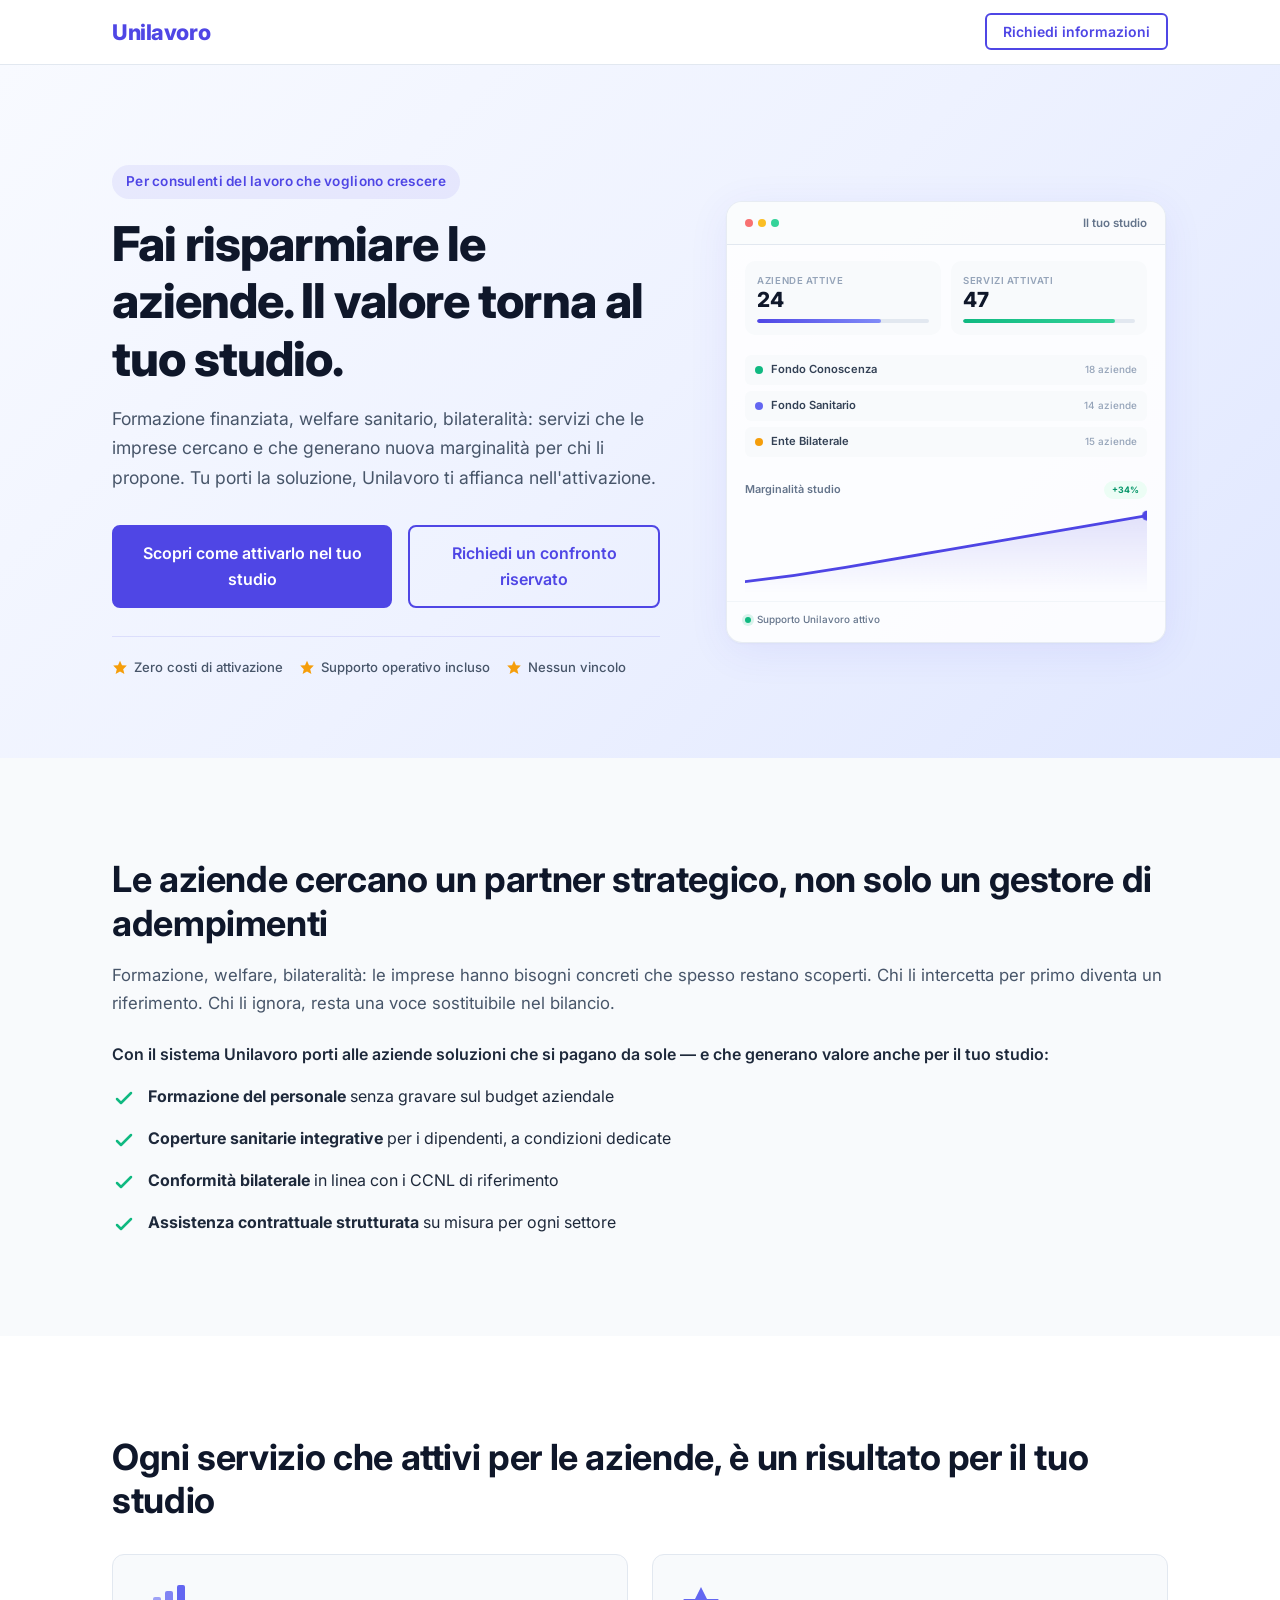
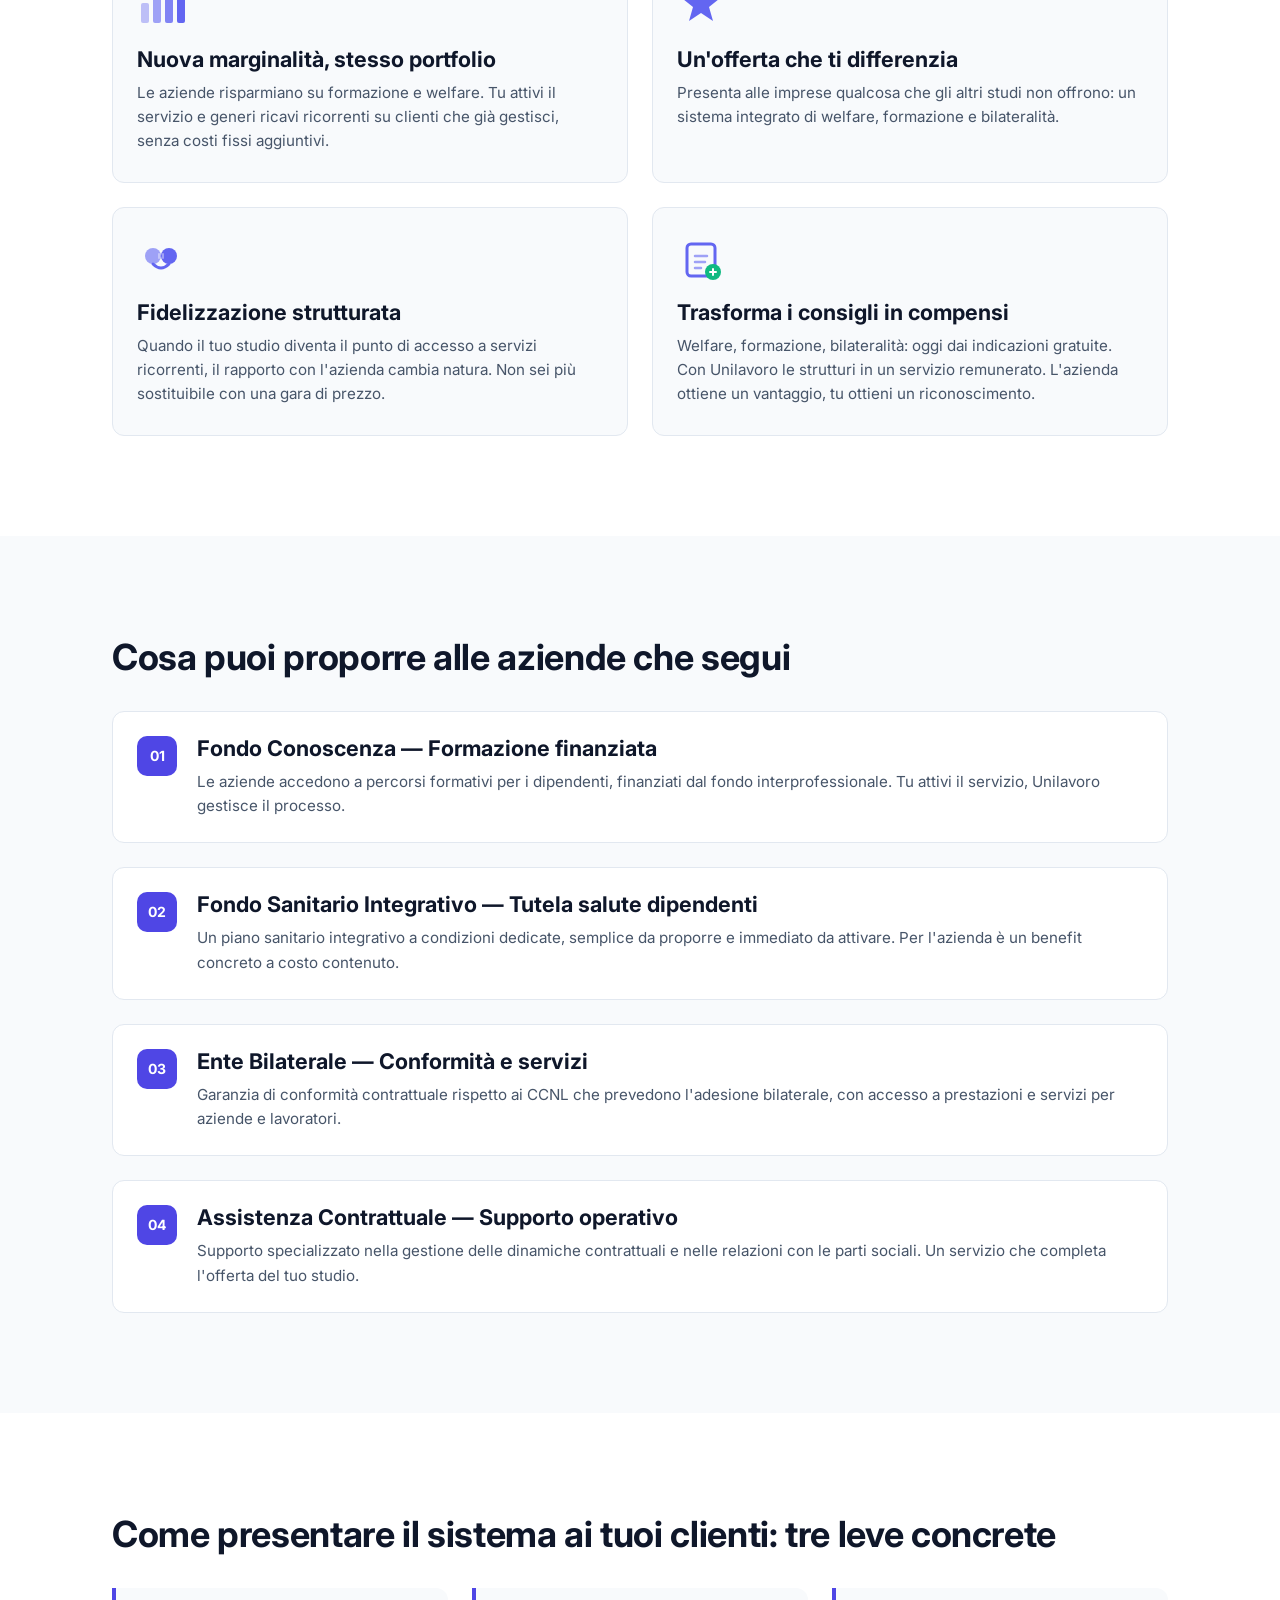
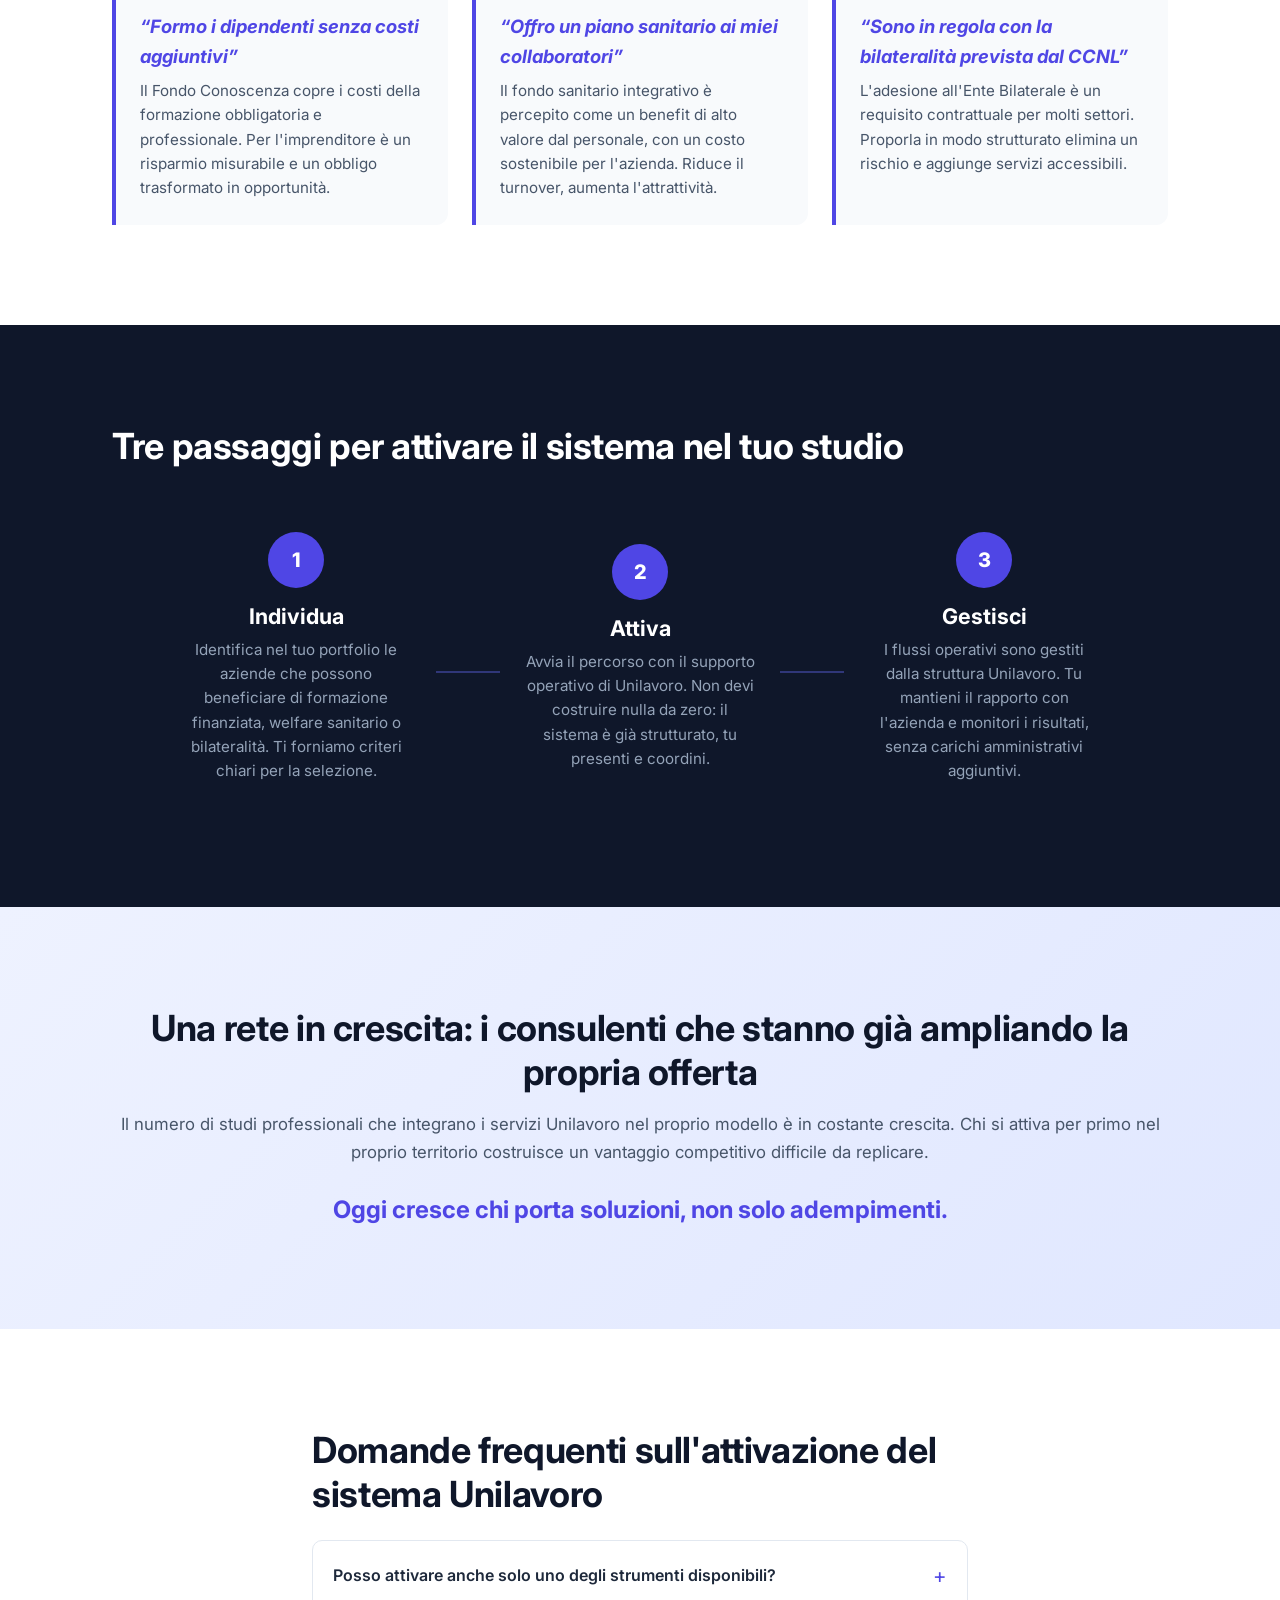
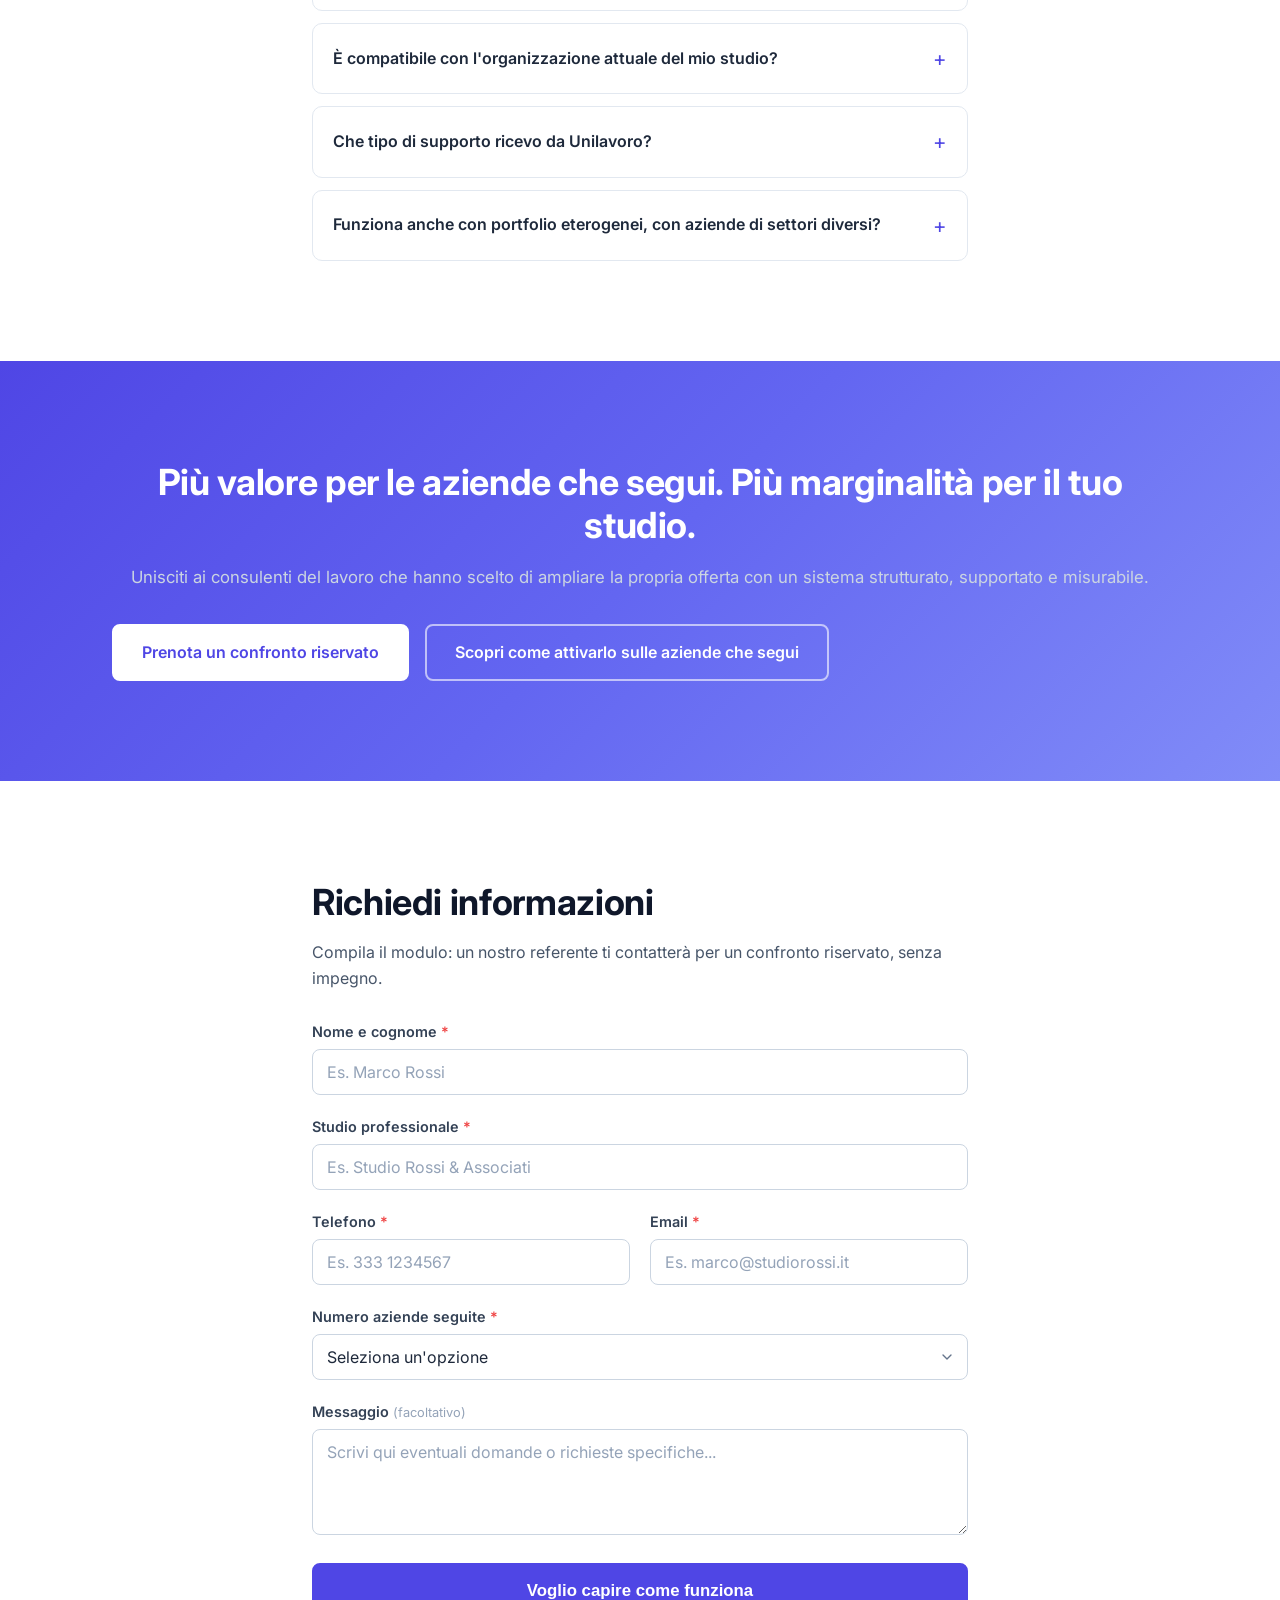
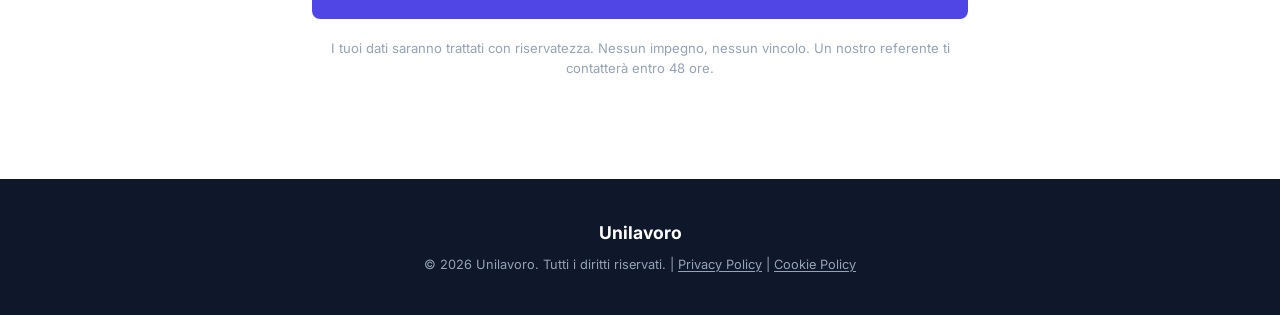
==== index.html @ 092a977a "Landing pages Unilavoro: consulenti e imprese Due landing page ad alta conversione per il brand Unil" ====
<!DOCTYPE html>
<html lang="it" dir="ltr">
<head>
  <meta charset="UTF-8">
  <meta name="viewport" content="width=device-width, initial-scale=1.0">
  <title>Unilavoro per Consulenti del Lavoro | Amplia i Servizi dello Studio</title>
  <meta name="description" content="Aumenta la marginalità del tuo studio e fidelizza le aziende clienti con Fondo Sanitario, Fondo Conoscenza ed Ente Bilaterale. Scopri il sistema Unilavoro.">
  <link rel="canonical" href="https://www.unilavoro.it/consulenti-del-lavoro">
  <link rel="alternate" hreflang="it-IT" href="https://www.unilavoro.it/consulenti-del-lavoro">

  <!-- Preload font -->
  <link rel="preconnect" href="https://fonts.googleapis.com">
  <link rel="preconnect" href="https://fonts.gstatic.com" crossorigin>
  <link href="https://fonts.googleapis.com/css2?family=Inter:wght@400;500;600;700;800&display=swap" rel="stylesheet">

  <link rel="stylesheet" href="style.css">

  <!-- Schema: ProfessionalService -->
  <script type="application/ld+json">
  {
    "@context": "https://schema.org",
    "@type": "ProfessionalService",
    "name": "Unilavoro",
    "description": "Sistema integrato di servizi per consulenti del lavoro: Fondo Conoscenza, Fondo Sanitario, Ente Bilaterale e Assistenza Contrattuale.",
    "url": "https://www.unilavoro.it",
    "areaServed": {
      "@type": "Country",
      "name": "IT"
    },
    "serviceType": "Servizi per consulenti del lavoro"
  }
  </script>

  <!-- Schema: FAQPage -->
  <script type="application/ld+json">
  {
    "@context": "https://schema.org",
    "@type": "FAQPage",
    "mainEntity": [
      {
        "@type": "Question",
        "name": "Posso attivare anche solo uno degli strumenti disponibili?",
        "acceptedAnswer": {
          "@type": "Answer",
          "text": "Sì. Il sistema è modulare: puoi iniziare con un singolo servizio — ad esempio il Fondo Sanitario — e integrarne altri nel tempo, in base alle esigenze delle aziende che segui."
        }
      },
      {
        "@type": "Question",
        "name": "È compatibile con l'organizzazione attuale del mio studio?",
        "acceptedAnswer": {
          "@type": "Answer",
          "text": "Il sistema si affianca alla tua operatività, senza modificarla. Non servono software aggiuntivi, nuove assunzioni o riorganizzazioni interne."
        }
      },
      {
        "@type": "Question",
        "name": "Che tipo di supporto ricevo da Unilavoro?",
        "acceptedAnswer": {
          "@type": "Answer",
          "text": "Un referente dedicato ti accompagna dalla fase iniziale di valutazione fino alla gestione operativa. Formazione, materiali e assistenza sono inclusi."
        }
      },
      {
        "@type": "Question",
        "name": "Funziona anche con portfolio eterogenei, con aziende di settori diversi?",
        "acceptedAnswer": {
          "@type": "Answer",
          "text": "Sì. Gli strumenti sono trasversali e adattabili a imprese di ogni dimensione e settore. La proposta viene personalizzata in base al CCNL applicato e alle esigenze specifiche."
        }
      }
    ]
  }
  </script>
</head>
<body>

  <!-- ========== HEADER / NAV ========== -->
  <header class="site-header">
    <div class="container header-inner">
      <a href="/" class="logo" aria-label="Unilavoro — Torna alla homepage">
        <span class="logo-text">Unilavoro</span>
      </a>
      <nav aria-label="Navigazione principale">
        <a href="#form" class="nav-cta">Richiedi informazioni</a>
      </nav>
    </div>
  </header>

  <!-- ========== 1. HERO ========== -->
  <section id="hero" class="hero" aria-labelledby="hero-heading">
    <div class="container hero-inner">
      <div class="hero-content fade-in">
        <p class="hero-eyebrow">Per consulenti del lavoro che vogliono crescere</p>
        <h1 id="hero-heading">Fai risparmiare le aziende. Il valore torna al tuo studio.</h1>
        <p class="hero-sub">Formazione finanziata, welfare sanitario, bilateralità: servizi che le imprese cercano e che generano nuova marginalità per chi li propone. Tu porti la soluzione, Unilavoro ti affianca nell'attivazione.</p>
        <div class="hero-ctas">
          <a href="#form" class="btn btn-primary" data-cta-id="hero-scopri">Scopri come attivarlo nel tuo studio</a>
          <a href="#form" class="btn btn-secondary" data-cta-id="hero-confronto">Richiedi un confronto riservato</a>
        </div>
        <div class="hero-trust">
          <span class="trust-item">
            <svg viewBox="0 0 20 20" fill="none" aria-hidden="true"><path d="M10 1L12.5 6.5L18.5 7L14 11.5L15.5 17.5L10 14.5L4.5 17.5L6 11.5L1.5 7L7.5 6.5L10 1Z" fill="#F59E0B"/></svg>
            Zero costi di attivazione
          </span>
          <span class="trust-item">
            <svg viewBox="0 0 20 20" fill="none" aria-hidden="true"><path d="M10 1L12.5 6.5L18.5 7L14 11.5L15.5 17.5L10 14.5L4.5 17.5L6 11.5L1.5 7L7.5 6.5L10 1Z" fill="#F59E0B"/></svg>
            Supporto operativo incluso
          </span>
          <span class="trust-item">
            <svg viewBox="0 0 20 20" fill="none" aria-hidden="true"><path d="M10 1L12.5 6.5L18.5 7L14 11.5L15.5 17.5L10 14.5L4.5 17.5L6 11.5L1.5 7L7.5 6.5L10 1Z" fill="#F59E0B"/></svg>
            Nessun vincolo
          </span>
        </div>
      </div>
      <div class="hero-visual fade-in fade-in--delay">
        <div class="hero-dashboard" role="img" aria-label="Dashboard studio: panoramica servizi attivati, aziende gestite e marginalità in crescita">
          <div class="dash-panel">
            <div class="dash-header">
              <div class="dash-dots"><span></span><span></span><span></span></div>
              <span class="dash-title">Il tuo studio</span>
            </div>
            <!-- KPI row -->
            <div class="dash-metrics">
              <div class="dash-metric">
                <span class="dash-metric-label">Aziende attive</span>
                <span class="dash-metric-value">24</span>
                <div class="dash-metric-bar"><div class="dash-metric-fill dash-metric-fill--indigo" style="width:72%"></div></div>
              </div>
              <div class="dash-metric">
                <span class="dash-metric-label">Servizi attivati</span>
                <span class="dash-metric-value">47</span>
                <div class="dash-metric-bar"><div class="dash-metric-fill dash-metric-fill--green" style="width:88%"></div></div>
              </div>
            </div>
            <!-- Services active -->
            <div class="dash-services">
              <div class="dash-service-row">
                <span class="dash-service-dot" style="background:#10b981"></span>
                <span class="dash-service-name">Fondo Conoscenza</span>
                <span class="dash-service-count">18 aziende</span>
              </div>
              <div class="dash-service-row">
                <span class="dash-service-dot" style="background:#6366f1"></span>
                <span class="dash-service-name">Fondo Sanitario</span>
                <span class="dash-service-count">14 aziende</span>
              </div>
              <div class="dash-service-row">
                <span class="dash-service-dot" style="background:#f59e0b"></span>
                <span class="dash-service-name">Ente Bilaterale</span>
                <span class="dash-service-count">15 aziende</span>
              </div>
            </div>
            <!-- Marginalità chart -->
            <div class="dash-chart">
              <div class="dash-chart-header">
                <span class="dash-chart-title">Marginalità studio</span>
                <span class="dash-chart-badge">+34%</span>
              </div>
              <svg class="dash-chart-svg" viewBox="0 0 280 60" fill="none" aria-hidden="true">
                <defs>
                  <linearGradient id="chartGradC" x1="0" y1="0" x2="0" y2="1">
                    <stop offset="0%" stop-color="#4f46e5" stop-opacity="0.15"/>
                    <stop offset="100%" stop-color="#4f46e5" stop-opacity="0"/>
                  </linearGradient>
                </defs>
                <path d="M0 52 Q35 48 70 42 T140 30 T210 18 T280 6" stroke="#4f46e5" stroke-width="2" fill="none" stroke-linecap="round" class="dash-chart-line"/>
                <path d="M0 52 Q35 48 70 42 T140 30 T210 18 T280 6 V60 H0 Z" fill="url(#chartGradC)" class="dash-chart-area"/>
                <circle cx="280" cy="6" r="3.5" fill="#4f46e5" class="dash-chart-dot"/>
              </svg>
            </div>
            <!-- Bottom status -->
            <div class="dash-bottom">
              <div class="dash-status">
                <span class="dash-status-dot dash-status-dot--active"></span>
                <span>Supporto Unilavoro attivo</span>
              </div>
            </div>
          </div>
        </div>
      </div>
    </div>
  </section>

  <!-- ========== 2. PROBLEMA / OPPORTUNITÀ ========== -->
  <section id="problema" class="section section--light reveal" aria-labelledby="problema-heading">
    <div class="container">
      <h2 id="problema-heading">Le aziende cercano un partner strategico, non solo un gestore di adempimenti</h2>
      <p class="section-intro">Formazione, welfare, bilateralità: le imprese hanno bisogni concreti che spesso restano scoperti. Chi li intercetta per primo diventa un riferimento. Chi li ignora, resta una voce sostituibile nel bilancio.</p>
      <p class="section-lead">Con il sistema Unilavoro porti alle aziende soluzioni che si pagano da sole &mdash; e che generano valore anche per il tuo studio:</p>
      <ul class="check-list">
        <li>
          <svg class="check-icon" viewBox="0 0 24 24" fill="none" aria-hidden="true"><path d="M5 13l4 4L19 7" stroke="#10B981" stroke-width="2.5" stroke-linecap="round" stroke-linejoin="round"/></svg>
          <span><strong>Formazione del personale</strong> senza gravare sul budget aziendale</span>
        </li>
        <li>
          <svg class="check-icon" viewBox="0 0 24 24" fill="none" aria-hidden="true"><path d="M5 13l4 4L19 7" stroke="#10B981" stroke-width="2.5" stroke-linecap="round" stroke-linejoin="round"/></svg>
          <span><strong>Coperture sanitarie integrative</strong> per i dipendenti, a condizioni dedicate</span>
        </li>
        <li>
          <svg class="check-icon" viewBox="0 0 24 24" fill="none" aria-hidden="true"><path d="M5 13l4 4L19 7" stroke="#10B981" stroke-width="2.5" stroke-linecap="round" stroke-linejoin="round"/></svg>
          <span><strong>Conformità bilaterale</strong> in linea con i CCNL di riferimento</span>
        </li>
        <li>
          <svg class="check-icon" viewBox="0 0 24 24" fill="none" aria-hidden="true"><path d="M5 13l4 4L19 7" stroke="#10B981" stroke-width="2.5" stroke-linecap="round" stroke-linejoin="round"/></svg>
          <span><strong>Assistenza contrattuale strutturata</strong> su misura per ogni settore</span>
        </li>
      </ul>
    </div>
  </section>

  <!-- ========== 3. VANTAGGI PER IL CONSULENTE ========== -->
  <section id="vantaggi" class="section section--white reveal" aria-labelledby="vantaggi-heading">
    <div class="container">
      <h2 id="vantaggi-heading">Ogni servizio che attivi per le aziende, è un risultato per il tuo studio</h2>
      <div class="card-grid">

        <!-- Box 1 -->
        <div class="card">
          <div class="card-icon" aria-hidden="true">
            <svg viewBox="0 0 48 48" fill="none"><rect x="4" y="20" width="8" height="20" rx="2" fill="#6366F1" opacity="0.4"/><rect x="16" y="14" width="8" height="26" rx="2" fill="#6366F1" opacity="0.6"/><rect x="28" y="8" width="8" height="32" rx="2" fill="#6366F1" opacity="0.8"/><rect x="40" y="2" width="8" height="38" rx="2" fill="#6366F1"/></svg>
          </div>
          <h3>Nuova marginalità, stesso portfolio</h3>
          <p>Le aziende risparmiano su formazione e welfare. Tu attivi il servizio e generi ricavi ricorrenti su clienti che già gestisci, senza costi fissi aggiuntivi.</p>
        </div>

        <!-- Box 2 -->
        <div class="card">
          <div class="card-icon" aria-hidden="true">
            <svg viewBox="0 0 48 48" fill="none"><path d="M24 4L30 16H42L32 24L36 38L24 30L12 38L16 24L6 16H18L24 4Z" fill="#6366F1"/></svg>
          </div>
          <h3>Un'offerta che ti differenzia</h3>
          <p>Presenta alle imprese qualcosa che gli altri studi non offrono: un sistema integrato di welfare, formazione e bilateralità.</p>
        </div>

        <!-- Box 3 -->
        <div class="card">
          <div class="card-icon" aria-hidden="true">
            <svg viewBox="0 0 48 48" fill="none"><path d="M16 28C16 28 20 32 24 32C28 32 32 28 32 28" stroke="#6366F1" stroke-width="3" stroke-linecap="round"/><circle cx="16" cy="20" r="8" fill="#6366F1" opacity="0.6"/><circle cx="32" cy="20" r="8" fill="#6366F1"/><path d="M22 18V22M26 18V22" stroke="white" stroke-width="2" stroke-linecap="round" opacity="0.4"/></svg>
          </div>
          <h3>Fidelizzazione strutturata</h3>
          <p>Quando il tuo studio diventa il punto di accesso a servizi ricorrenti, il rapporto con l'azienda cambia natura. Non sei più sostituibile con una gara di prezzo.</p>
        </div>

        <!-- Box 4 -->
        <div class="card">
          <div class="card-icon" aria-hidden="true">
            <svg viewBox="0 0 48 48" fill="none"><rect x="10" y="8" width="28" height="32" rx="4" stroke="#6366F1" stroke-width="3" fill="none"/><path d="M18 20H30M18 26H28M18 32H24" stroke="#6366F1" stroke-width="2.5" stroke-linecap="round" opacity="0.6"/><circle cx="36" cy="36" r="8" fill="#10B981"/><path d="M33 36H39M36 33V39" stroke="white" stroke-width="2" stroke-linecap="round"/></svg>
          </div>
          <h3>Trasforma i consigli in compensi</h3>
          <p>Welfare, formazione, bilateralità: oggi dai indicazioni gratuite. Con Unilavoro le strutturi in un servizio remunerato. L'azienda ottiene un vantaggio, tu ottieni un riconoscimento.</p>
        </div>

      </div>
    </div>
  </section>

  <!-- ========== 4. STRUMENTI ATTIVABILI ========== -->
  <section id="strumenti" class="section section--light reveal" aria-labelledby="strumenti-heading">
    <div class="container">
      <h2 id="strumenti-heading">Cosa puoi proporre alle aziende che segui</h2>
      <div class="features-list">

        <div class="feature">
          <div class="feature-badge">01</div>
          <div class="feature-body">
            <h3>Fondo Conoscenza &mdash; Formazione finanziata</h3>
            <p>Le aziende accedono a percorsi formativi per i dipendenti, finanziati dal fondo interprofessionale. Tu attivi il servizio, Unilavoro gestisce il processo.</p>
          </div>
        </div>

        <div class="feature">
          <div class="feature-badge">02</div>
          <div class="feature-body">
            <h3>Fondo Sanitario Integrativo &mdash; Tutela salute dipendenti</h3>
            <p>Un piano sanitario integrativo a condizioni dedicate, semplice da proporre e immediato da attivare. Per l'azienda è un benefit concreto a costo contenuto.</p>
          </div>
        </div>

        <div class="feature">
          <div class="feature-badge">03</div>
          <div class="feature-body">
            <h3>Ente Bilaterale &mdash; Conformità e servizi</h3>
            <p>Garanzia di conformità contrattuale rispetto ai CCNL che prevedono l'adesione bilaterale, con accesso a prestazioni e servizi per aziende e lavoratori.</p>
          </div>
        </div>

        <div class="feature">
          <div class="feature-badge">04</div>
          <div class="feature-body">
            <h3>Assistenza Contrattuale &mdash; Supporto operativo</h3>
            <p>Supporto specializzato nella gestione delle dinamiche contrattuali e nelle relazioni con le parti sociali. Un servizio che completa l'offerta del tuo studio.</p>
          </div>
        </div>

      </div>
    </div>
  </section>

  <!-- ========== 5. PERCHÉ LE AZIENDE DICONO SÌ ========== -->
  <section id="aziende" class="section section--white reveal" aria-labelledby="aziende-heading">
    <div class="container">
      <h2 id="aziende-heading">Come presentare il sistema ai tuoi clienti: tre leve concrete</h2>
      <div class="leve-grid">

        <div class="leva">
          <div class="leva-quote">&ldquo;Formo i dipendenti senza costi aggiuntivi&rdquo;</div>
          <p>Il Fondo Conoscenza copre i costi della formazione obbligatoria e professionale. Per l'imprenditore è un risparmio misurabile e un obbligo trasformato in opportunità.</p>
        </div>

        <div class="leva">
          <div class="leva-quote">&ldquo;Offro un piano sanitario ai miei collaboratori&rdquo;</div>
          <p>Il fondo sanitario integrativo è percepito come un benefit di alto valore dal personale, con un costo sostenibile per l'azienda. Riduce il turnover, aumenta l'attrattività.</p>
        </div>

        <div class="leva">
          <div class="leva-quote">&ldquo;Sono in regola con la bilateralità prevista dal CCNL&rdquo;</div>
          <p>L'adesione all'Ente Bilaterale è un requisito contrattuale per molti settori. Proporla in modo strutturato elimina un rischio e aggiunge servizi accessibili.</p>
        </div>

      </div>
    </div>
  </section>

  <!-- ========== 6. COME FUNZIONA ========== -->
  <section id="come-funziona" class="section section--dark reveal" aria-labelledby="steps-heading">
    <div class="container">
      <h2 id="steps-heading">Tre passaggi per attivare il sistema nel tuo studio</h2>
      <div class="steps" role="list" aria-label="Processo di attivazione sistema Unilavoro in tre fasi">

        <div class="step" role="listitem">
          <div class="step-number">1</div>
          <h3>Individua</h3>
          <p>Identifica nel tuo portfolio le aziende che possono beneficiare di formazione finanziata, welfare sanitario o bilateralità. Ti forniamo criteri chiari per la selezione.</p>
        </div>

        <div class="step-connector" aria-hidden="true"></div>

        <div class="step" role="listitem">
          <div class="step-number">2</div>
          <h3>Attiva</h3>
          <p>Avvia il percorso con il supporto operativo di Unilavoro. Non devi costruire nulla da zero: il sistema è già strutturato, tu presenti e coordini.</p>
        </div>

        <div class="step-connector" aria-hidden="true"></div>

        <div class="step" role="listitem">
          <div class="step-number">3</div>
          <h3>Gestisci</h3>
          <p>I flussi operativi sono gestiti dalla struttura Unilavoro. Tu mantieni il rapporto con l'azienda e monitori i risultati, senza carichi amministrativi aggiuntivi.</p>
        </div>

      </div>
    </div>
  </section>

  <!-- ========== 7. SOCIAL PROOF / URGENCY ========== -->
  <section id="social-proof" class="section section--accent reveal" aria-labelledby="proof-heading">
    <div class="container text-center">
      <h2 id="proof-heading">Una rete in crescita: i consulenti che stanno già ampliando la propria offerta</h2>
      <p class="section-intro">Il numero di studi professionali che integrano i servizi Unilavoro nel proprio modello è in costante crescita. Chi si attiva per primo nel proprio territorio costruisce un vantaggio competitivo difficile da replicare.</p>
      <p class="highlight-quote"><strong>Oggi cresce chi porta soluzioni, non solo adempimenti.</strong></p>
    </div>
  </section>

  <!-- ========== 8. FAQ ========== -->
  <section id="faq" class="section section--white reveal" aria-labelledby="faq-heading">
    <div class="container container--narrow">
      <h2 id="faq-heading">Domande frequenti sull'attivazione del sistema Unilavoro</h2>

      <div class="faq-list">
        <details class="faq-item">
          <summary class="faq-question">Posso attivare anche solo uno degli strumenti disponibili?</summary>
          <div class="faq-answer">
            <p>Sì. Il sistema è modulare: puoi iniziare con un singolo servizio — ad esempio il Fondo Sanitario — e integrarne altri nel tempo, in base alle esigenze delle aziende che segui.</p>
          </div>
        </details>

        <details class="faq-item">
          <summary class="faq-question">È compatibile con l'organizzazione attuale del mio studio?</summary>
          <div class="faq-answer">
            <p>Il sistema si affianca alla tua operatività, senza modificarla. Non servono software aggiuntivi, nuove assunzioni o riorganizzazioni interne.</p>
          </div>
        </details>

        <details class="faq-item">
          <summary class="faq-question">Che tipo di supporto ricevo da Unilavoro?</summary>
          <div class="faq-answer">
            <p>Un referente dedicato ti accompagna dalla fase iniziale di valutazione fino alla gestione operativa. Formazione, materiali e assistenza sono inclusi.</p>
          </div>
        </details>

        <details class="faq-item">
          <summary class="faq-question">Funziona anche con portfolio eterogenei, con aziende di settori diversi?</summary>
          <div class="faq-answer">
            <p>Sì. Gli strumenti sono trasversali e adattabili a imprese di ogni dimensione e settore. La proposta viene personalizzata in base al CCNL applicato e alle esigenze specifiche.</p>
          </div>
        </details>
      </div>

    </div>
  </section>

  <!-- ========== 9. CHIUSURA ========== -->
  <section id="chiusura" class="section section--gradient reveal" aria-labelledby="chiusura-heading">
    <div class="container text-center">
      <h2 id="chiusura-heading">Più valore per le aziende che segui. Più marginalità per il tuo studio.</h2>
      <p class="section-intro">Unisciti ai consulenti del lavoro che hanno scelto di ampliare la propria offerta con un sistema strutturato, supportato e misurabile.</p>
      <div class="hero-ctas">
        <a href="#form" class="btn btn-primary btn-primary--white" data-cta-id="chiusura-confronto">Prenota un confronto riservato</a>
        <a href="#form" class="btn btn-secondary btn-secondary--white" data-cta-id="chiusura-scopri">Scopri come attivarlo sulle aziende che segui</a>
      </div>
    </div>
  </section>

  <!-- ========== 10. FORM DI CONTATTO ========== -->
  <section id="form" class="section section--white reveal" aria-labelledby="form-heading">
    <div class="container container--narrow">
      <h2 id="form-heading">Richiedi informazioni</h2>
      <p class="form-intro">Compila il modulo: un nostro referente ti contatterà per un confronto riservato, senza impegno.</p>

      <form class="lead-form" action="#" method="POST" novalidate>
        <!-- Honeypot antispam -->
        <div class="hp-field" aria-hidden="true">
          <label for="website">Website</label>
          <input type="text" id="website" name="website" tabindex="-1" autocomplete="off">
        </div>

        <div class="form-group">
          <label for="nome">Nome e cognome <span class="required">*</span></label>
          <input type="text" id="nome" name="nome" required autocomplete="name" placeholder="Es. Marco Rossi">
        </div>

        <div class="form-group">
          <label for="studio">Studio professionale <span class="required">*</span></label>
          <input type="text" id="studio" name="studio" required placeholder="Es. Studio Rossi & Associati">
        </div>

        <div class="form-row">
          <div class="form-group">
            <label for="telefono">Telefono <span class="required">*</span></label>
            <input type="tel" id="telefono" name="telefono" required autocomplete="tel" placeholder="Es. 333 1234567">
          </div>
          <div class="form-group">
            <label for="email">Email <span class="required">*</span></label>
            <input type="email" id="email" name="email" required autocomplete="email" placeholder="Es. marco@studiorossi.it">
          </div>
        </div>

        <div class="form-group">
          <label for="aziende">Numero aziende seguite <span class="required">*</span></label>
          <select id="aziende" name="aziende" required>
            <option value="" disabled selected>Seleziona un'opzione</option>
            <option value="1-10">1 – 10 aziende</option>
            <option value="11-30">11 – 30 aziende</option>
            <option value="31-60">31 – 60 aziende</option>
            <option value="oltre-60">Oltre 60 aziende</option>
          </select>
        </div>

        <div class="form-group">
          <label for="messaggio">Messaggio <span class="optional">(facoltativo)</span></label>
          <textarea id="messaggio" name="messaggio" rows="4" placeholder="Scrivi qui eventuali domande o richieste specifiche..."></textarea>
        </div>

        <button type="submit" class="btn btn-primary btn-submit" data-cta-id="form-submit">Voglio capire come funziona</button>

        <p class="form-disclaimer">I tuoi dati saranno trattati con riservatezza. Nessun impegno, nessun vincolo. Un nostro referente ti contatterà entro 48 ore.</p>
      </form>
    </div>
  </section>

  <!-- ========== FOOTER ========== -->
  <footer class="site-footer">
    <div class="container text-center">
      <p class="footer-brand">Unilavoro</p>
      <p class="footer-legal">&copy; 2026 Unilavoro. Tutti i diritti riservati. | <a href="/privacy">Privacy Policy</a> | <a href="/cookie">Cookie Policy</a></p>
    </div>
  </footer>

  <script defer>
    // Smooth scroll
    document.querySelectorAll('a[href^="#"]').forEach(function(anchor) {
      anchor.addEventListener('click', function(e) {
        var target = document.querySelector(this.getAttribute('href'));
        if (target) {
          e.preventDefault();
          target.scrollIntoView({ behavior: 'smooth', block: 'start' });
        }
      });
    });

    // Scroll-reveal animations
    var revealObserver = new IntersectionObserver(function(entries) {
      entries.forEach(function(entry) {
        if (entry.isIntersecting) {
          entry.target.classList.add('revealed');
          revealObserver.unobserve(entry.target);
        }
      });
    }, { threshold: 0.12, rootMargin: '0px 0px -40px 0px' });

    document.querySelectorAll('.reveal').forEach(function(el) {
      revealObserver.observe(el);
    });

    // Staggered card animation
    var cardObserver = new IntersectionObserver(function(entries) {
      entries.forEach(function(entry) {
        if (entry.isIntersecting) {
          var cards = entry.target.querySelectorAll('.card, .feature, .leva, .step, .faq-item');
          cards.forEach(function(card, i) {
            card.style.transitionDelay = (i * 0.1) + 's';
            card.classList.add('card-visible');
          });
          cardObserver.unobserve(entry.target);
        }
      });
    }, { threshold: 0.1 });

    document.querySelectorAll('.card-grid, .features-list, .leve-grid, .steps, .faq-list').forEach(function(el) {
      cardObserver.observe(el);
    });

    // Form
    document.querySelector('.lead-form').addEventListener('submit', function(e) {
      e.preventDefault();
      if (document.getElementById('website').value) return;
      var btn = this.querySelector('.btn-submit');
      btn.textContent = 'Richiesta inviata!';
      btn.disabled = true;
      btn.classList.add('btn-success');
    });
  </script>

</body>
</html>
---- style.css ----
/* =============================================
   UNILAVORO — Landing Page Consulenti del Lavoro
   Mobile-first responsive CSS
   ============================================= */

/* ---------- Reset & Base ---------- */
*,
*::before,
*::after {
  margin: 0;
  padding: 0;
  box-sizing: border-box;
}

html {
  scroll-behavior: smooth;
  -webkit-text-size-adjust: 100%;
}

body {
  font-family: 'Inter', system-ui, -apple-system, sans-serif;
  font-size: 16px;
  line-height: 1.6;
  color: #1e293b;
  background: #fff;
  -webkit-font-smoothing: antialiased;
  -moz-osx-font-smoothing: grayscale;
}

img {
  max-width: 100%;
  height: auto;
  display: block;
}

a {
  color: inherit;
  text-decoration: none;
}

ul, ol {
  list-style: none;
}

/* ---------- Layout ---------- */
.container {
  width: 100%;
  max-width: 1120px;
  margin: 0 auto;
  padding: 0 20px;
}

.container--narrow {
  max-width: 720px;
}

.text-center {
  text-align: center;
}

/* ---------- Typography ---------- */
h1, h2, h3 {
  line-height: 1.2;
  font-weight: 700;
  color: #0f172a;
}

h1 {
  font-size: clamp(1.75rem, 5vw, 3rem);
  font-weight: 800;
  letter-spacing: -0.02em;
}

h2 {
  font-size: clamp(1.5rem, 4vw, 2.25rem);
  letter-spacing: -0.01em;
  margin-bottom: 1rem;
}

h3 {
  font-size: clamp(1.1rem, 2.5vw, 1.35rem);
  margin-bottom: 0.5rem;
}

/* ---------- Buttons ---------- */
.btn {
  display: inline-block;
  padding: 14px 28px;
  border-radius: 8px;
  font-size: 1rem;
  font-weight: 600;
  text-align: center;
  cursor: pointer;
  transition: all 0.2s ease;
  border: 2px solid transparent;
}

.btn-primary {
  background: #4f46e5;
  color: #fff;
  border-color: #4f46e5;
}

.btn-primary:hover {
  background: #4338ca;
  border-color: #4338ca;
  transform: translateY(-1px);
  box-shadow: 0 4px 12px rgba(79, 70, 229, 0.3);
}

.btn-secondary {
  background: transparent;
  color: #4f46e5;
  border-color: #4f46e5;
}

.btn-secondary:hover {
  background: #4f46e5;
  color: #fff;
  transform: translateY(-1px);
}

.btn-primary--white {
  background: #fff;
  color: #4f46e5;
  border-color: #fff;
}

.btn-primary--white:hover {
  background: #eef2ff;
  border-color: #eef2ff;
  transform: translateY(-1px);
  box-shadow: 0 4px 12px rgba(255, 255, 255, 0.3);
}

.btn-secondary--white {
  background: transparent;
  color: #fff;
  border-color: rgba(255, 255, 255, 0.6);
}

.btn-secondary--white:hover {
  background: rgba(255, 255, 255, 0.15);
  border-color: #fff;
  color: #fff;
  transform: translateY(-1px);
}

.btn-success {
  background: #10b981 !important;
  border-color: #10b981 !important;
  color: #fff !important;
  cursor: default;
}

/* ---------- Header ---------- */
.site-header {
  position: sticky;
  top: 0;
  z-index: 100;
  background: rgba(255, 255, 255, 0.95);
  backdrop-filter: blur(10px);
  -webkit-backdrop-filter: blur(10px);
  border-bottom: 1px solid #e2e8f0;
}

.header-inner {
  display: flex;
  align-items: center;
  justify-content: space-between;
  height: 64px;
}

.logo-text {
  font-size: 1.35rem;
  font-weight: 800;
  color: #4f46e5;
  letter-spacing: -0.02em;
}

.nav-cta {
  font-size: 0.875rem;
  font-weight: 600;
  color: #4f46e5;
  padding: 8px 16px;
  border: 2px solid #4f46e5;
  border-radius: 6px;
  transition: all 0.2s ease;
}

.nav-cta:hover {
  background: #4f46e5;
  color: #fff;
}

/* ---------- HERO ---------- */
.hero {
  padding: 60px 0 40px;
  background: linear-gradient(135deg, #f8faff 0%, #eef2ff 50%, #e0e7ff 100%);
  overflow: hidden;
}

.hero-inner {
  display: flex;
  flex-direction: column;
  gap: 40px;
}

.hero-content {
  max-width: 620px;
}

.hero-eyebrow {
  display: inline-block;
  font-size: 0.85rem;
  font-weight: 600;
  color: #4f46e5;
  background: rgba(79, 70, 229, 0.08);
  padding: 6px 14px;
  border-radius: 20px;
  margin-bottom: 16px;
  letter-spacing: 0.02em;
}

.hero-sub {
  margin-top: 16px;
  font-size: 1.1rem;
  color: #475569;
  line-height: 1.7;
}

.hero-ctas {
  display: flex;
  flex-direction: column;
  gap: 12px;
  margin-top: 32px;
}

.hero-trust {
  display: flex;
  flex-wrap: wrap;
  gap: 16px;
  margin-top: 28px;
  padding-top: 20px;
  border-top: 1px solid rgba(79, 70, 229, 0.12);
}

.trust-item {
  display: flex;
  align-items: center;
  gap: 6px;
  font-size: 0.82rem;
  font-weight: 500;
  color: #475569;
}

.trust-item svg {
  width: 16px;
  height: 16px;
  flex-shrink: 0;
}

.hero-visual {
  display: flex;
  justify-content: center;
  align-items: center;
}

/* --- Hero Dashboard (consulenti) --- */
.hero-dashboard {
  width: 100%;
  max-width: 420px;
}

.dash-panel {
  background: rgba(255,255,255,0.85);
  backdrop-filter: blur(16px);
  -webkit-backdrop-filter: blur(16px);
  border: 1px solid rgba(226,232,240,0.8);
  border-radius: 16px;
  box-shadow: 0 8px 40px rgba(79,70,229,0.08), 0 1px 3px rgba(0,0,0,0.04);
  overflow: hidden;
}

.dash-header {
  display: flex;
  align-items: center;
  gap: 10px;
  padding: 12px 18px;
  border-bottom: 1px solid #e2e8f0;
  background: rgba(248,250,252,0.6);
}

.dash-dots { display: flex; gap: 5px; }
.dash-dots span { width: 8px; height: 8px; border-radius: 50%; }
.dash-dots span:nth-child(1) { background: #f87171; }
.dash-dots span:nth-child(2) { background: #fbbf24; }
.dash-dots span:nth-child(3) { background: #34d399; }
.dash-title { font-size: 0.72rem; font-weight: 600; color: #64748b; margin-left: auto; }

.dash-metrics { display: flex; gap: 10px; padding: 16px 18px 12px; }
.dash-metric {
  flex: 1; background: #f8fafc; border-radius: 10px; padding: 12px;
  display: flex; flex-direction: column; gap: 2px;
}
.dash-metric-label { font-size: 0.6rem; font-weight: 600; text-transform: uppercase; letter-spacing: 0.06em; color: #94a3b8; }
.dash-metric-value { font-size: 1.3rem; font-weight: 800; color: #0f172a; line-height: 1; }
.dash-metric-bar { height: 4px; border-radius: 2px; background: #e2e8f0; margin-top: 6px; overflow: hidden; }
.dash-metric-fill { height: 100%; border-radius: 2px; }
.dash-metric-fill--green { background: linear-gradient(90deg, #10b981, #34d399); }
.dash-metric-fill--indigo { background: linear-gradient(90deg, #4f46e5, #818cf8); }

/* Services list */
.dash-services { padding: 8px 18px 12px; display: flex; flex-direction: column; gap: 6px; }
.dash-service-row {
  display: flex; align-items: center; gap: 8px;
  padding: 6px 10px; background: #f8fafc; border-radius: 6px;
  font-size: 0.7rem;
}
.dash-service-dot { width: 8px; height: 8px; border-radius: 50%; flex-shrink: 0; }
.dash-service-name { font-weight: 600; color: #334155; flex: 1; }
.dash-service-count { font-weight: 500; color: #94a3b8; font-size: 0.62rem; }

/* Chart */
.dash-chart { padding: 12px 18px 8px; }
.dash-chart-header { display: flex; align-items: center; justify-content: space-between; margin-bottom: 8px; }
.dash-chart-title { font-size: 0.68rem; font-weight: 600; color: #64748b; }
.dash-chart-badge {
  font-size: 0.55rem; font-weight: 700; color: #059669; background: #ecfdf5;
  padding: 2px 8px; border-radius: 10px;
}
.dash-chart-svg { width: 100%; height: auto; display: block; }
.dash-chart-line { stroke-dasharray: 400; stroke-dashoffset: 400; animation: drawLine 2s ease-out forwards; }
.dash-chart-area { opacity: 0; animation: fadeIn 0.5s ease-out 1.8s forwards; }
.dash-chart-dot { opacity: 0; animation: fadeIn 0.3s ease-out 2s forwards; }

@keyframes drawLine { to { stroke-dashoffset: 0; } }
@keyframes fadeIn { to { opacity: 1; } }

/* Bottom */
.dash-bottom {
  display: flex; gap: 16px; padding: 10px 18px 14px;
  border-top: 1px solid #f1f5f9;
}
.dash-status { display: flex; align-items: center; gap: 6px; font-size: 0.62rem; font-weight: 500; color: #64748b; }
.dash-status-dot { width: 6px; height: 6px; border-radius: 50%; flex-shrink: 0; }
.dash-status-dot--active {
  background: #10b981;
  box-shadow: 0 0 0 3px rgba(16,185,129,0.15);
  animation: statusPulse 2s ease-in-out infinite;
}

@keyframes statusPulse {
  0%, 100% { box-shadow: 0 0 0 3px rgba(16,185,129,0.15); }
  50% { box-shadow: 0 0 0 6px rgba(16,185,129,0.08); }
}

/* Hero fade-in on load */
.fade-in {
  opacity: 0;
  transform: translateY(24px);
  animation: fadeInUp 0.7s ease-out forwards;
}

.fade-in--delay {
  animation-delay: 0.3s;
}

@keyframes fadeInUp {
  to {
    opacity: 1;
    transform: translateY(0);
  }
}

/* ---------- Sections (generici) ---------- */
.section {
  padding: 60px 0;
}

.section--light {
  background: #f8fafc;
}

.section--white {
  background: #fff;
}

.section--dark {
  background: #0f172a;
  color: #e2e8f0;
}

.section--dark h2,
.section--dark h3 {
  color: #fff;
}

.section--accent {
  background: linear-gradient(135deg, #eef2ff 0%, #e0e7ff 100%);
}

.section--gradient {
  background: linear-gradient(135deg, #4f46e5 0%, #6366f1 50%, #818cf8 100%);
  color: #fff;
}

.section--gradient h2 {
  color: #fff;
}

.section-intro {
  font-size: 1.05rem;
  color: #475569;
  margin-bottom: 24px;
  line-height: 1.7;
}

.section--dark .section-intro,
.section--gradient .section-intro {
  color: #cbd5e1;
}

.section-lead {
  font-weight: 600;
  margin-bottom: 16px;
}

/* ---------- 2. Check List ---------- */
.check-list {
  display: flex;
  flex-direction: column;
  gap: 16px;
  margin-top: 8px;
}

.check-list li {
  display: flex;
  align-items: flex-start;
  gap: 12px;
  font-size: 1rem;
  line-height: 1.6;
}

.check-icon {
  flex-shrink: 0;
  width: 24px;
  height: 24px;
  margin-top: 2px;
}

/* ---------- 3. Card Grid ---------- */
.card-grid {
  display: grid;
  grid-template-columns: 1fr;
  gap: 20px;
  margin-top: 32px;
}

.card {
  background: #f8fafc;
  border: 1px solid #e2e8f0;
  border-radius: 12px;
  padding: 28px 24px;
  transition: transform 0.2s ease, box-shadow 0.2s ease;
}

.card:hover {
  transform: translateY(-2px);
  box-shadow: 0 8px 24px rgba(0, 0, 0, 0.06);
}

.card-icon {
  width: 48px;
  height: 48px;
  margin-bottom: 16px;
}

.card-icon svg {
  width: 48px;
  height: 48px;
}

.card p {
  color: #475569;
  font-size: 0.95rem;
}

/* ---------- 4. Features List ---------- */
.features-list {
  display: flex;
  flex-direction: column;
  gap: 24px;
  margin-top: 32px;
}

.feature {
  display: flex;
  gap: 20px;
  align-items: flex-start;
  background: #fff;
  border: 1px solid #e2e8f0;
  border-radius: 12px;
  padding: 24px;
}

.feature-badge {
  flex-shrink: 0;
  width: 40px;
  height: 40px;
  display: flex;
  align-items: center;
  justify-content: center;
  background: #4f46e5;
  color: #fff;
  font-weight: 700;
  font-size: 0.875rem;
  border-radius: 10px;
}

.feature-body p {
  color: #475569;
  font-size: 0.95rem;
}

/* ---------- 5. Leve Grid ---------- */
.leve-grid {
  display: grid;
  grid-template-columns: 1fr;
  gap: 24px;
  margin-top: 32px;
}

.leva {
  background: #f8fafc;
  border-left: 4px solid #4f46e5;
  border-radius: 0 12px 12px 0;
  padding: 24px;
}

.leva-quote {
  font-size: 1.15rem;
  font-weight: 700;
  color: #4f46e5;
  margin-bottom: 8px;
  font-style: italic;
}

.leva p {
  color: #475569;
  font-size: 0.95rem;
}

/* ---------- 6. Steps ---------- */
.steps {
  display: flex;
  flex-direction: column;
  align-items: center;
  gap: 0;
  margin-top: 40px;
}

.step {
  text-align: center;
  max-width: 340px;
  padding: 24px;
}

.step-number {
  width: 56px;
  height: 56px;
  display: flex;
  align-items: center;
  justify-content: center;
  margin: 0 auto 16px;
  background: #4f46e5;
  color: #fff;
  font-size: 1.25rem;
  font-weight: 800;
  border-radius: 50%;
}

.step p {
  color: #94a3b8;
  font-size: 0.95rem;
}

.step-connector {
  width: 2px;
  height: 32px;
  background: rgba(99, 102, 241, 0.4);
}

/* ---------- 7. Social Proof ---------- */
.highlight-quote {
  font-size: clamp(1.2rem, 3vw, 1.5rem);
  color: #4f46e5;
  margin-top: 24px;
}

.section--accent .section-intro {
  color: #475569;
}

/* ---------- 8. FAQ ---------- */
.faq-list {
  margin-top: 24px;
  display: flex;
  flex-direction: column;
  gap: 12px;
}

.faq-item {
  border: 1px solid #e2e8f0;
  border-radius: 10px;
  overflow: hidden;
  transition: border-color 0.2s ease;
}

.faq-item[open] {
  border-color: #4f46e5;
}

.faq-question {
  display: flex;
  align-items: center;
  justify-content: space-between;
  padding: 18px 20px;
  font-weight: 600;
  font-size: 1rem;
  cursor: pointer;
  list-style: none;
  user-select: none;
  transition: background 0.2s ease;
}

.faq-question::-webkit-details-marker {
  display: none;
}

.faq-question::after {
  content: '+';
  flex-shrink: 0;
  font-size: 1.3rem;
  font-weight: 400;
  color: #4f46e5;
  margin-left: 16px;
  transition: transform 0.2s ease;
}

.faq-item[open] .faq-question::after {
  content: '\2212';
}

.faq-question:hover {
  background: #f8fafc;
}

.faq-answer {
  padding: 0 20px 18px;
  color: #475569;
  font-size: 0.95rem;
  line-height: 1.7;
}

/* ---------- 10. Form ---------- */
.form-intro {
  color: #475569;
  margin-bottom: 28px;
  font-size: 1rem;
}

.lead-form {
  display: flex;
  flex-direction: column;
  gap: 20px;
}

.form-group {
  display: flex;
  flex-direction: column;
  gap: 6px;
}

.form-group label {
  font-size: 0.9rem;
  font-weight: 600;
  color: #334155;
}

.required {
  color: #ef4444;
}

.optional {
  color: #94a3b8;
  font-weight: 400;
  font-size: 0.8rem;
}

.form-group input,
.form-group select,
.form-group textarea {
  padding: 12px 14px;
  border: 1.5px solid #cbd5e1;
  border-radius: 8px;
  font-size: 1rem;
  font-family: inherit;
  color: #1e293b;
  background: #fff;
  transition: border-color 0.2s ease, box-shadow 0.2s ease;
  width: 100%;
}

.form-group input:focus,
.form-group select:focus,
.form-group textarea:focus {
  outline: none;
  border-color: #4f46e5;
  box-shadow: 0 0 0 3px rgba(79, 70, 229, 0.1);
}

.form-group input::placeholder,
.form-group textarea::placeholder {
  color: #94a3b8;
}

.form-group select {
  appearance: none;
  -webkit-appearance: none;
  background-image: url("data:image/svg+xml,%3Csvg xmlns='http://www.w3.org/2000/svg' width='16' height='16' viewBox='0 0 24 24' fill='none' stroke='%2364748b' stroke-width='2' stroke-linecap='round' stroke-linejoin='round'%3E%3Cpath d='M6 9l6 6 6-6'/%3E%3C/svg%3E");
  background-repeat: no-repeat;
  background-position: right 12px center;
  padding-right: 40px;
}

.form-row {
  display: flex;
  flex-direction: column;
  gap: 20px;
}

.btn-submit {
  width: 100%;
  padding: 16px;
  font-size: 1.05rem;
  margin-top: 8px;
}

.form-disclaimer {
  font-size: 0.82rem;
  color: #94a3b8;
  text-align: center;
  line-height: 1.5;
}

/* Honeypot */
.hp-field {
  position: absolute;
  left: -9999px;
  opacity: 0;
  height: 0;
  overflow: hidden;
}

/* ---------- Footer ---------- */
.site-footer {
  padding: 40px 0;
  background: #0f172a;
  color: #94a3b8;
}

.footer-brand {
  font-size: 1.1rem;
  font-weight: 700;
  color: #fff;
  margin-bottom: 8px;
}

.footer-legal {
  font-size: 0.8rem;
}

.footer-legal a {
  color: #94a3b8;
  text-decoration: underline;
  text-underline-offset: 2px;
}

.footer-legal a:hover {
  color: #e2e8f0;
}

/* =============================================
   RESPONSIVE — Tablet (768px+)
   ============================================= */
@media (min-width: 768px) {
  .container {
    padding: 0 32px;
  }

  .section {
    padding: 80px 0;
  }

  .hero {
    padding: 80px 0 60px;
  }

  .hero-inner {
    flex-direction: row;
    align-items: center;
    gap: 48px;
  }

  .hero-content {
    flex: 1;
  }

  .hero-visual {
    flex: 0 0 42%;
  }

  .hero-ctas {
    flex-direction: row;
    gap: 16px;
  }

  .card-grid {
    grid-template-columns: 1fr 1fr;
    gap: 24px;
  }

  .leve-grid {
    grid-template-columns: 1fr 1fr 1fr;
    gap: 24px;
  }

  .steps {
    flex-direction: row;
    justify-content: center;
    gap: 0;
  }

  .step-connector {
    width: 48px;
    height: 2px;
    margin-top: 28px;
  }

  .form-row {
    flex-direction: row;
    gap: 20px;
  }

  .form-row .form-group {
    flex: 1;
  }
}

/* =============================================
   RESPONSIVE — Desktop (1024px+)
   ============================================= */
@media (min-width: 1024px) {
  .section {
    padding: 100px 0;
  }

  .hero {
    padding: 100px 0 80px;
  }

  .hero-inner {
    gap: 64px;
  }

  .hero-dashboard {
    max-width: 440px;
  }

  .step-connector {
    width: 64px;
  }

  .step {
    max-width: 280px;
  }
}

/* ---------- Scroll Reveal ---------- */
.reveal {
  opacity: 0;
  transform: translateY(32px);
  transition: opacity 0.6s ease-out, transform 0.6s ease-out;
}

.reveal.revealed {
  opacity: 1;
  transform: translateY(0);
}

/* Staggered card entrance */
.card,
.feature,
.leva,
.step,
.faq-item {
  opacity: 0;
  transform: translateY(20px);
  transition: opacity 0.5s ease-out, transform 0.5s ease-out, border-color 0.2s ease, box-shadow 0.2s ease;
}

.card.card-visible,
.feature.card-visible,
.leva.card-visible,
.step.card-visible,
.faq-item.card-visible {
  opacity: 1;
  transform: translateY(0);
}

/* ---------- Accessibility ---------- */
@media (prefers-reduced-motion: reduce) {
  html {
    scroll-behavior: auto;
  }
  .card,
  .btn,
  .reveal,
  .feature,
  .leva,
  .step,
  .faq-item {
    transition: none;
  }
  .fade-in,
  .dash-chart-line,
  .dash-chart-area,
  .dash-chart-dot {
    animation: none;
    opacity: 1;
    transform: none;
    stroke-dashoffset: 0;
  }
  .reveal {
    opacity: 1;
    transform: none;
  }
  .card,
  .feature,
  .leva,
  .step,
  .faq-item {
    opacity: 1;
    transform: none;
  }
}

:focus-visible {
  outline: 2px solid #4f46e5;
  outline-offset: 2px;
}
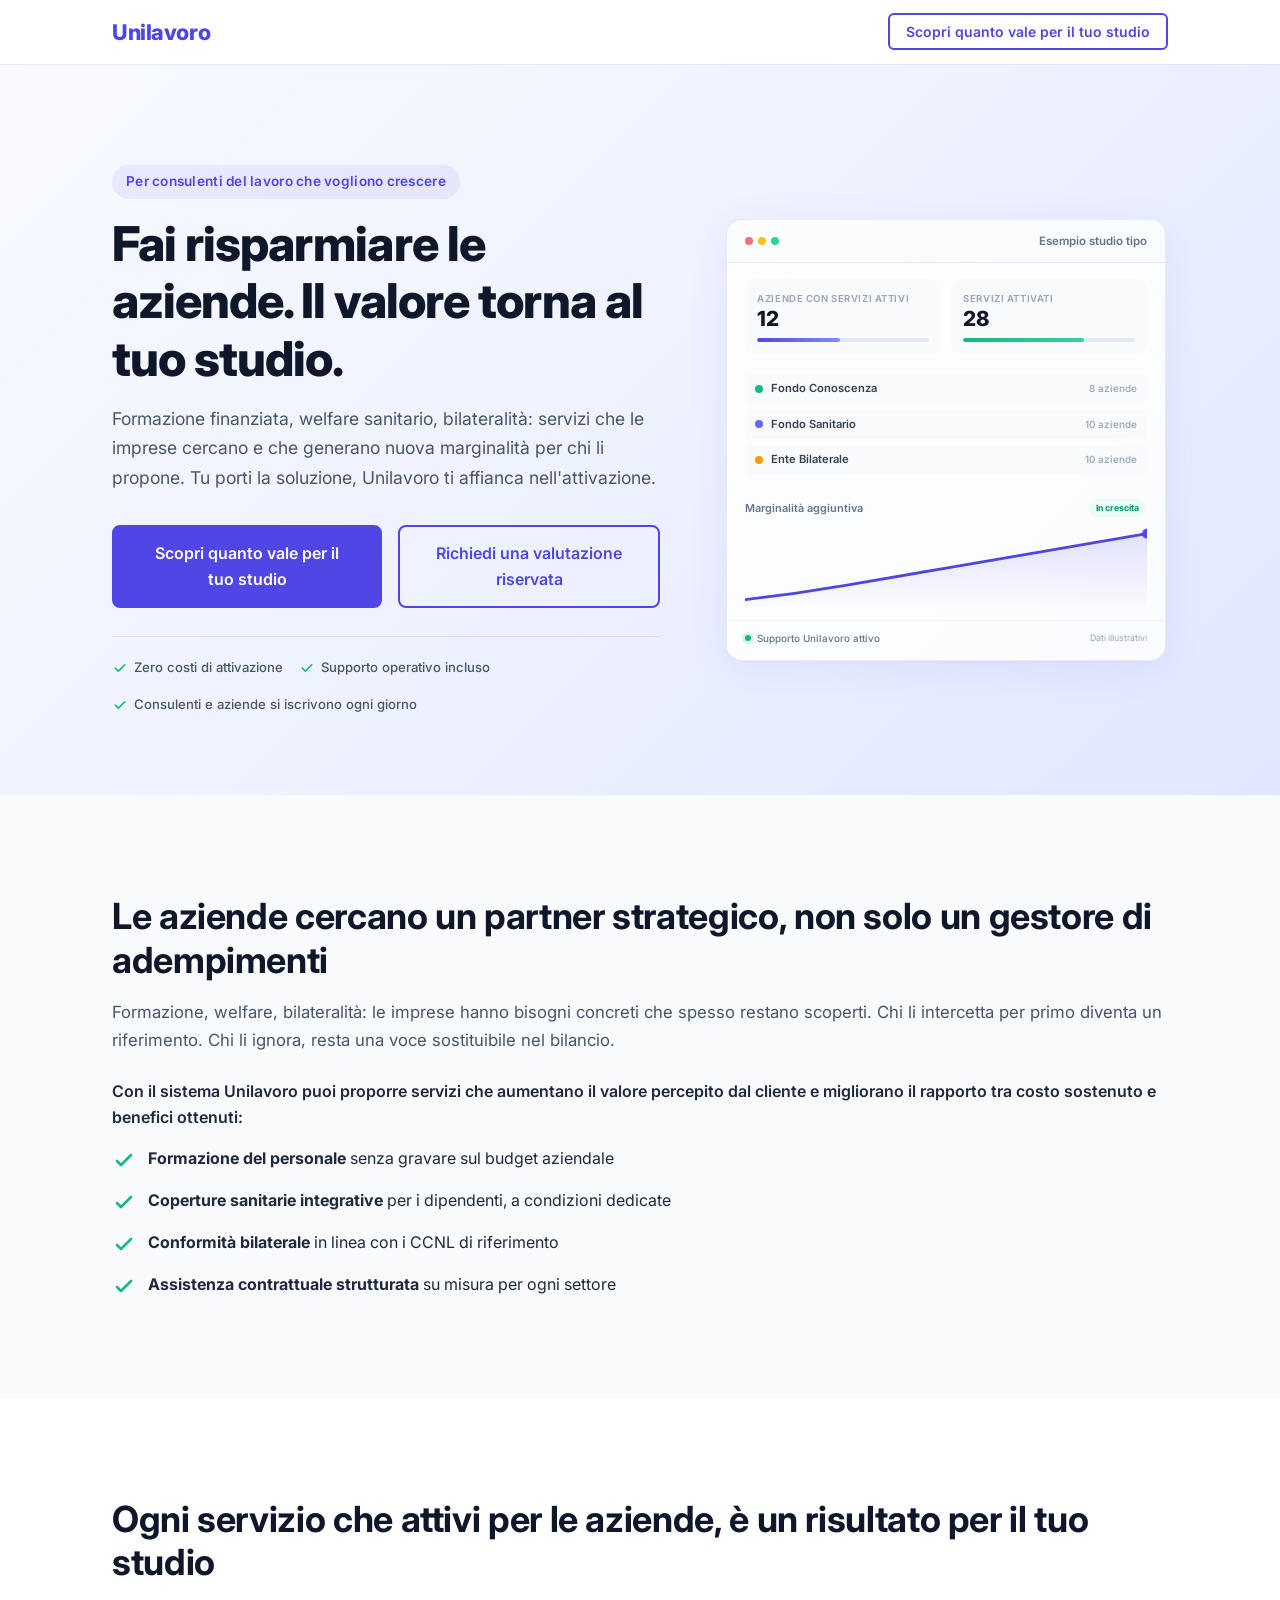
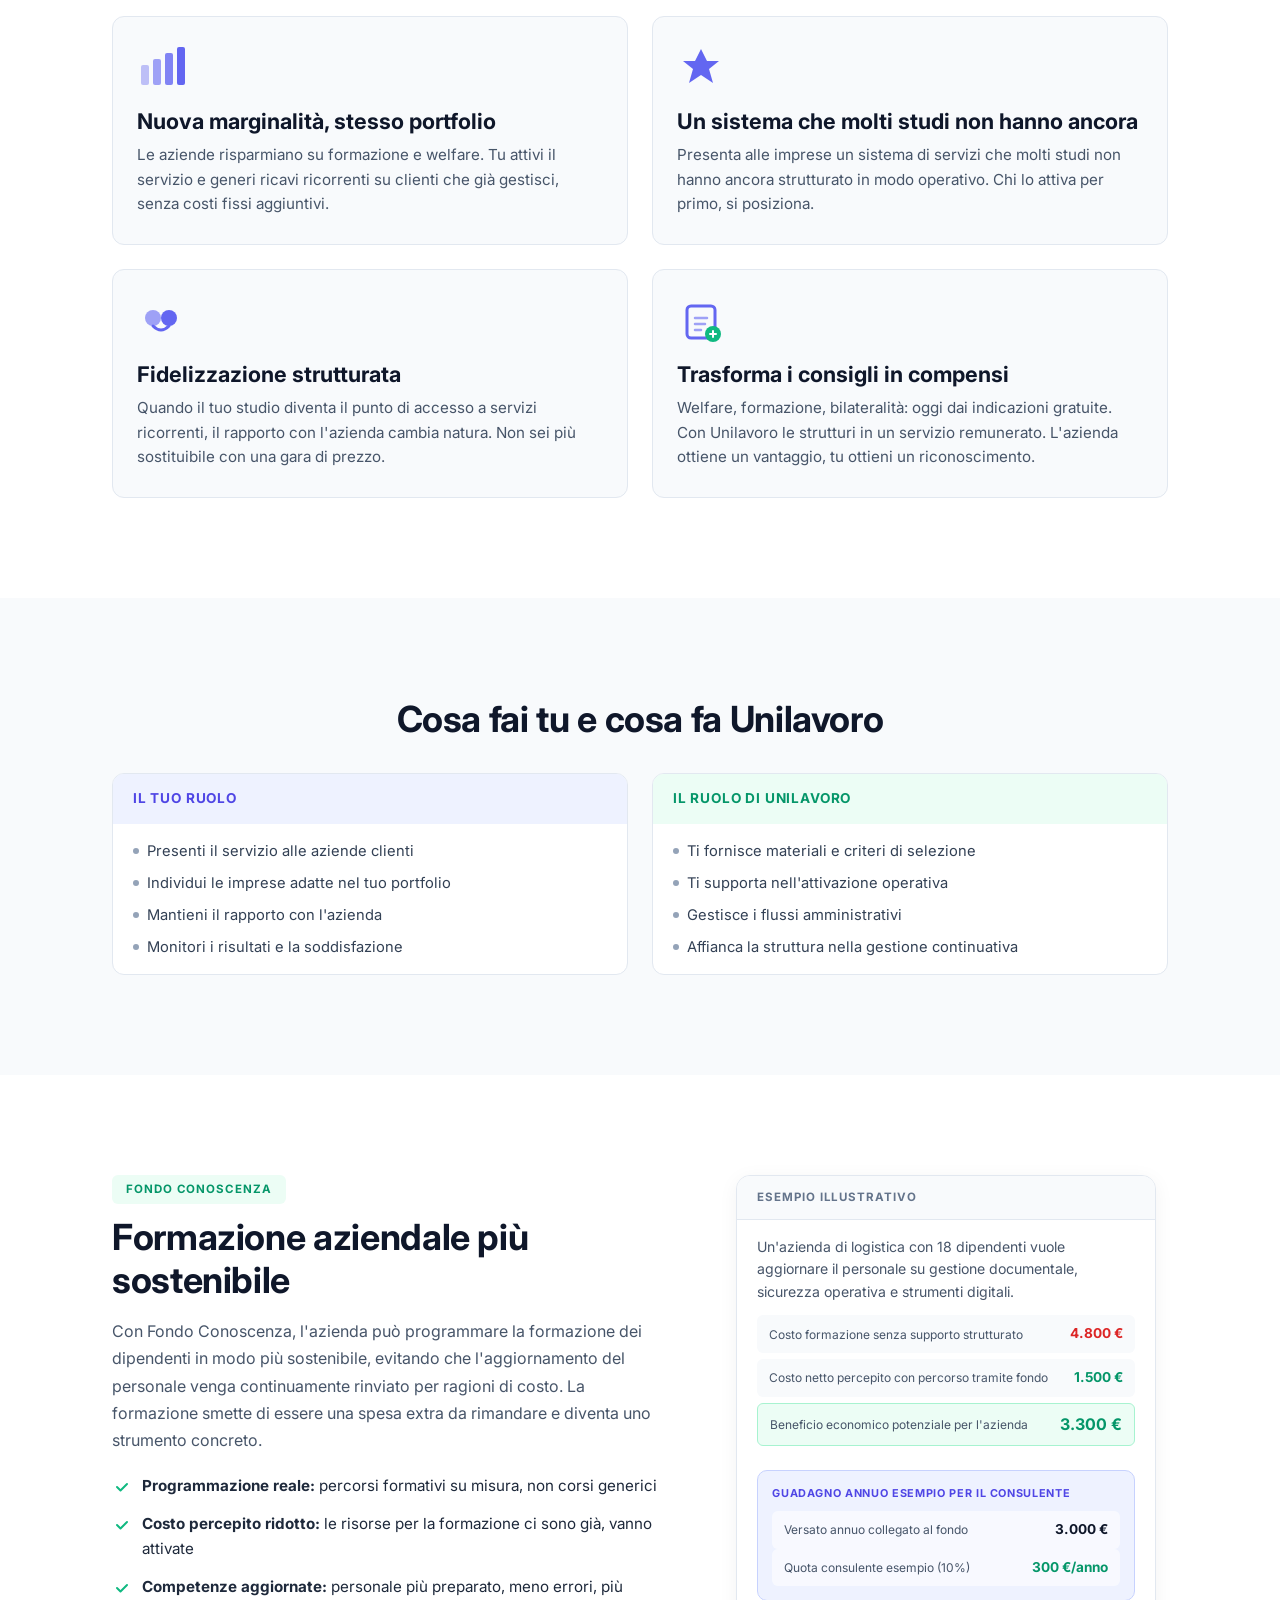
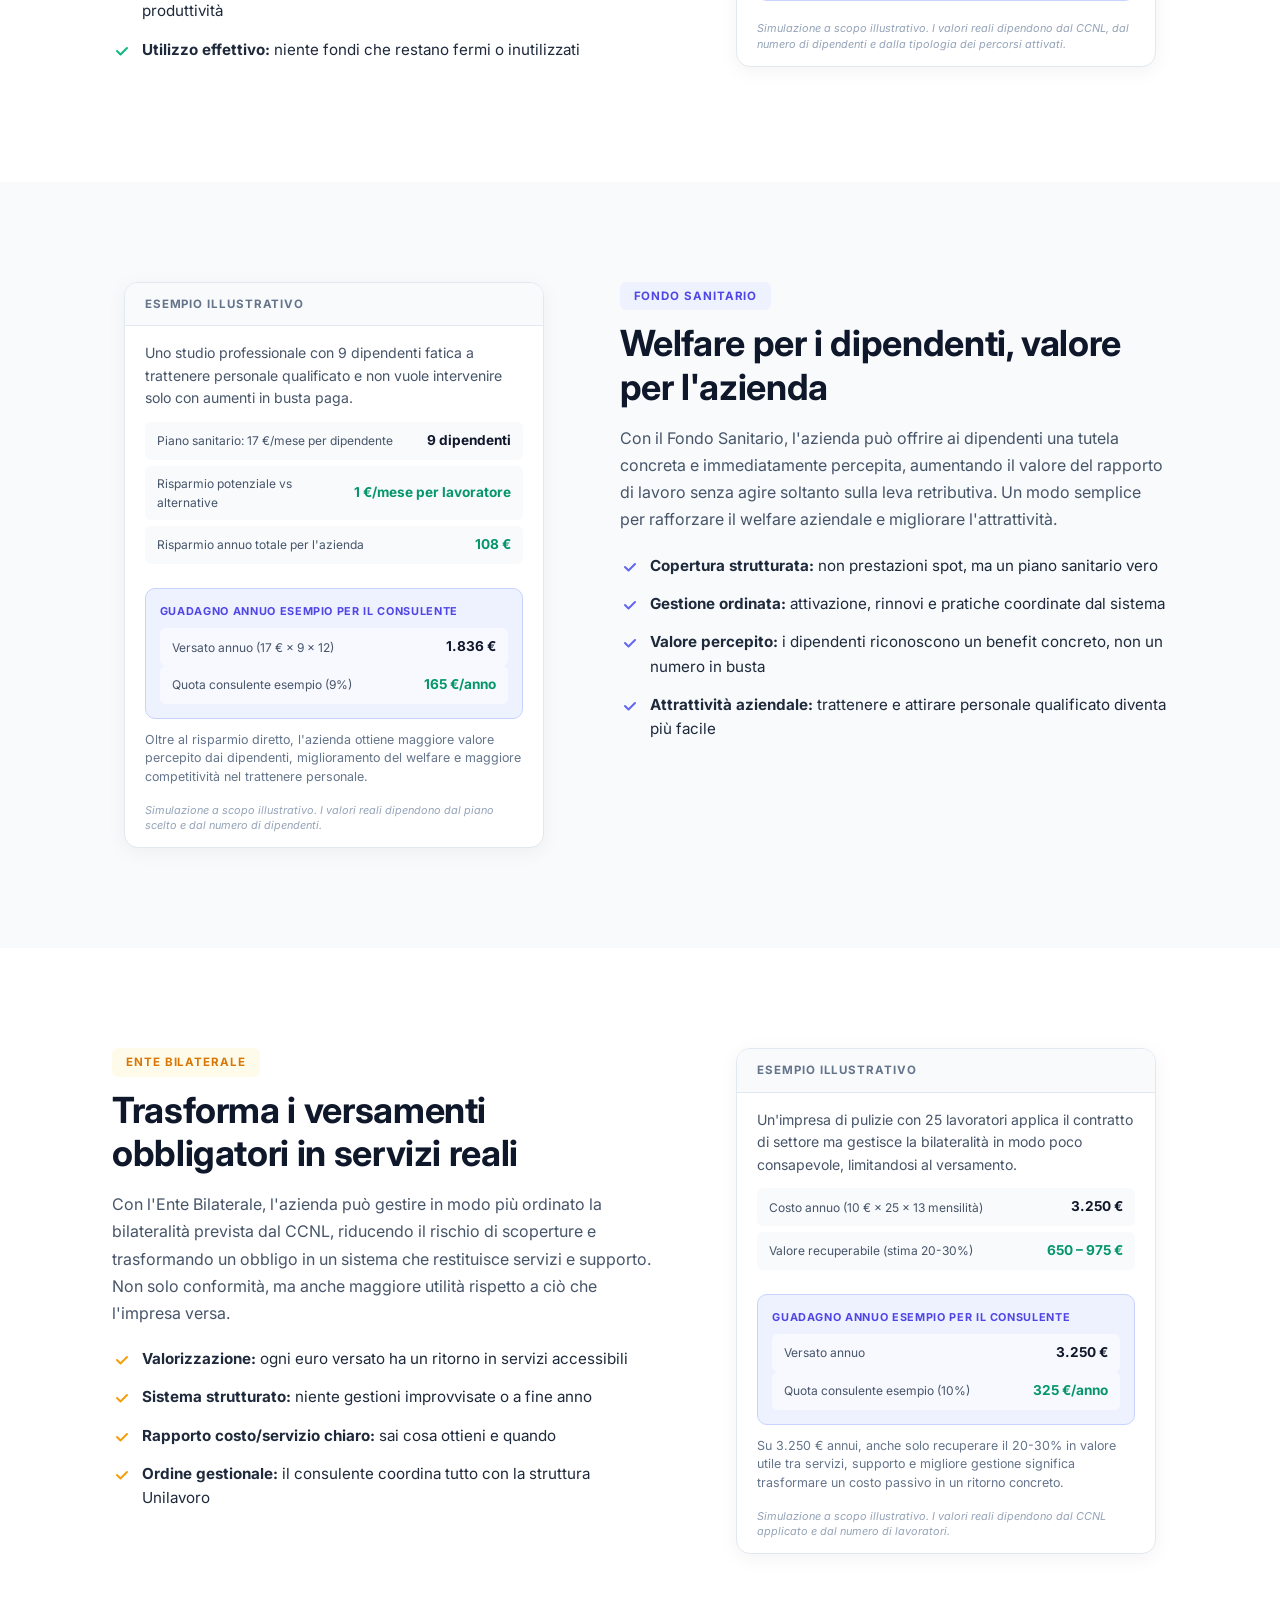
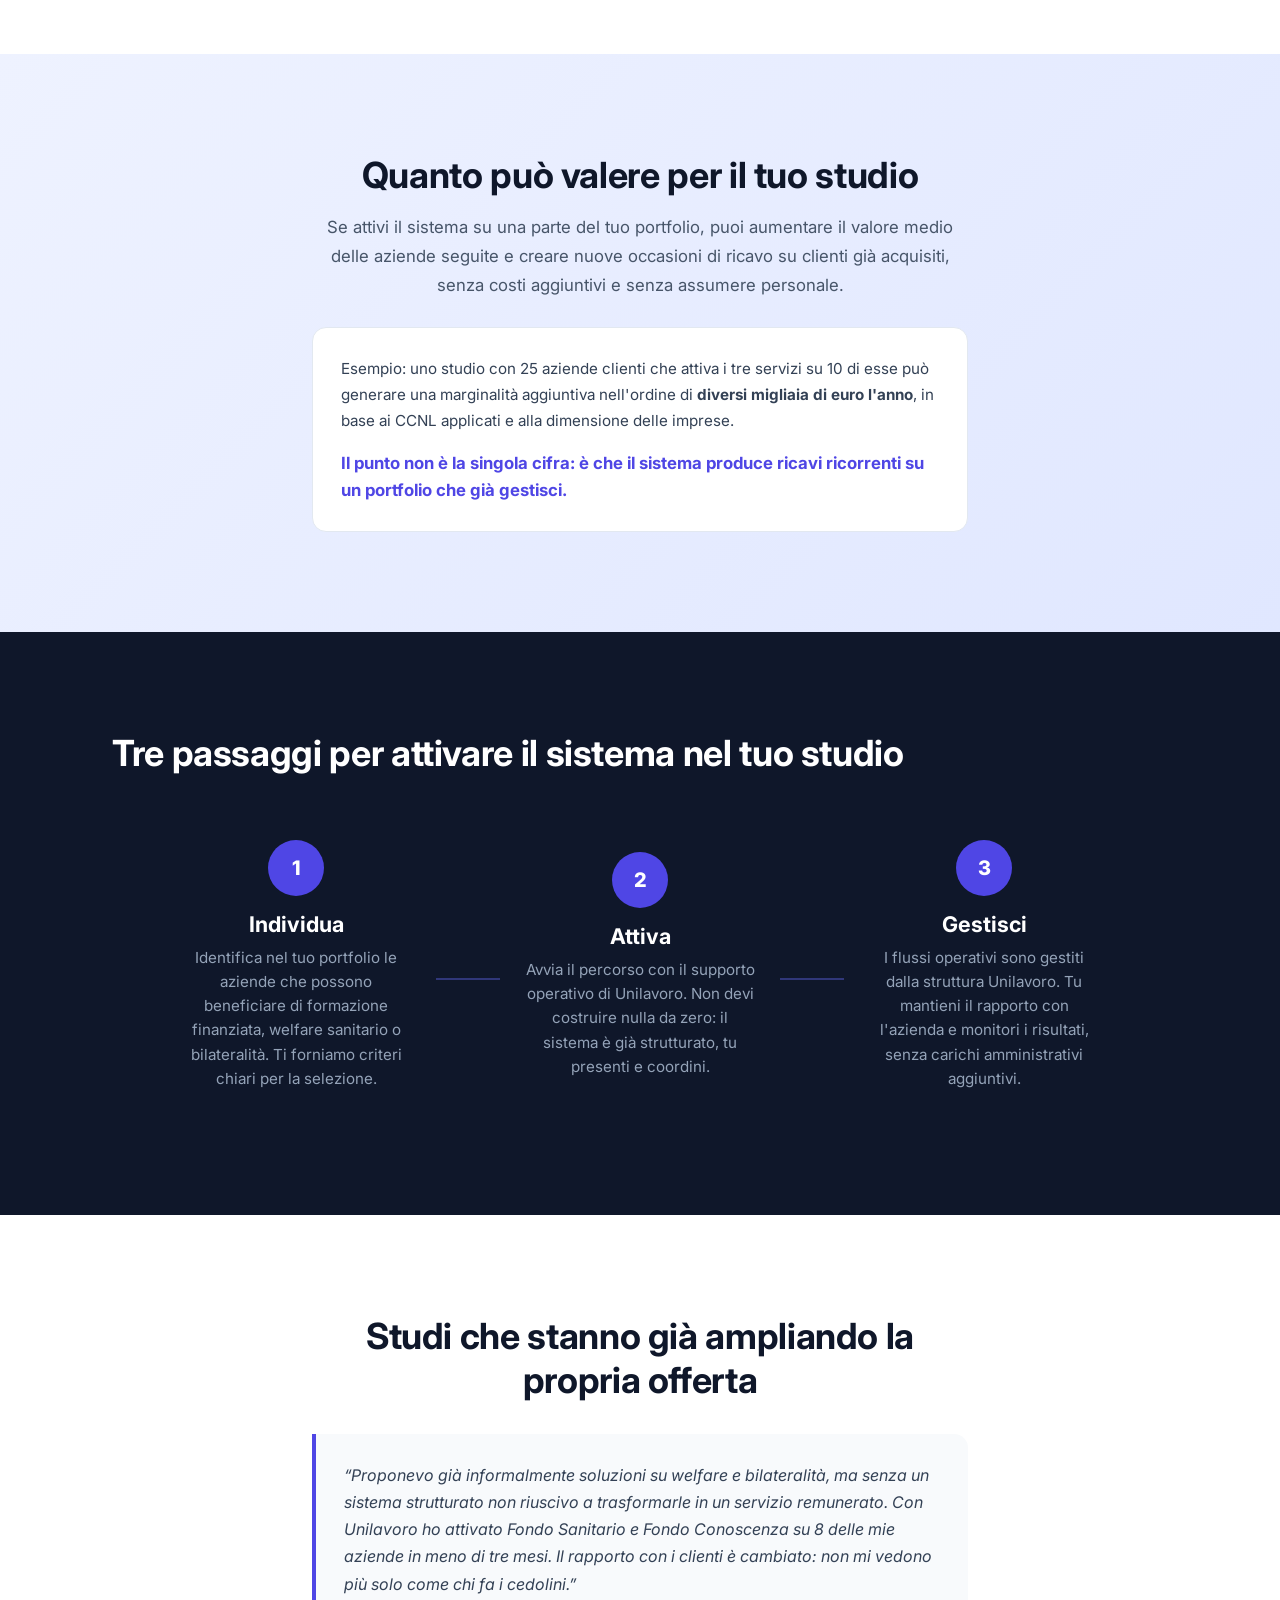
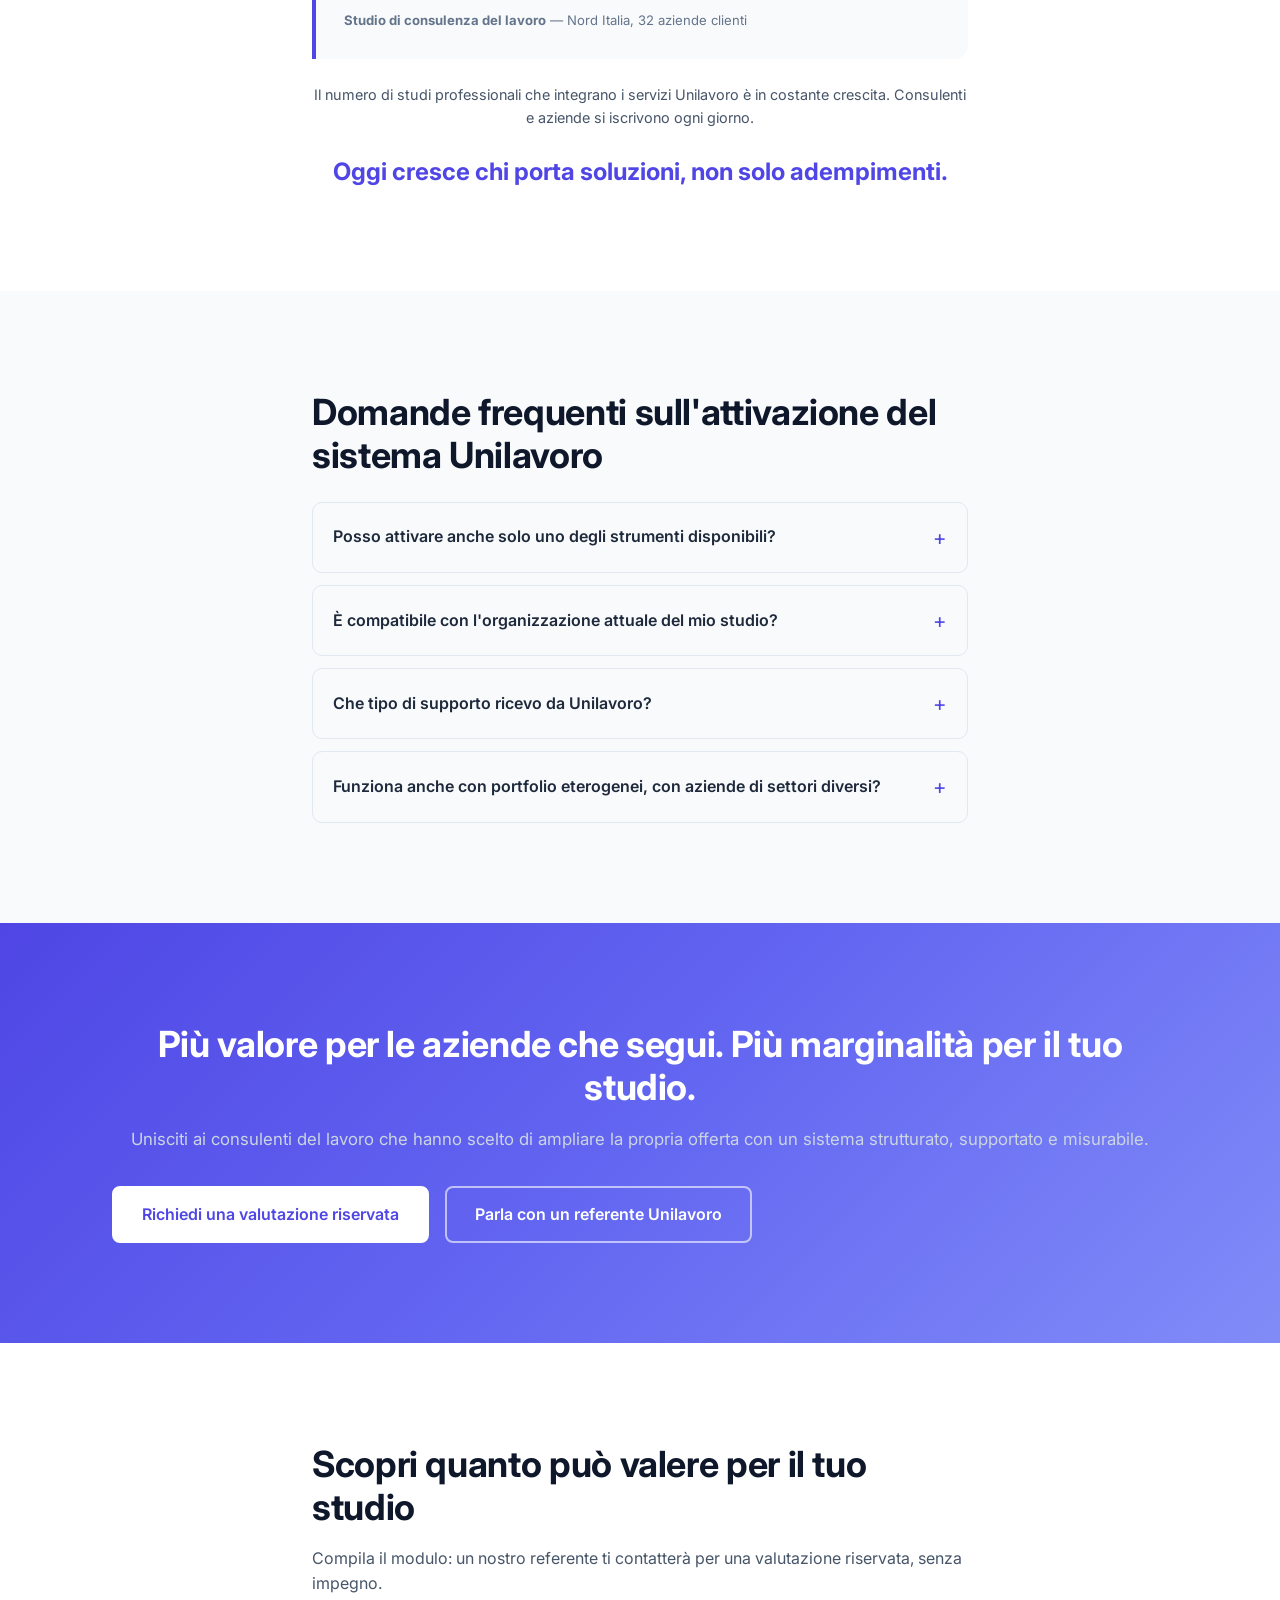
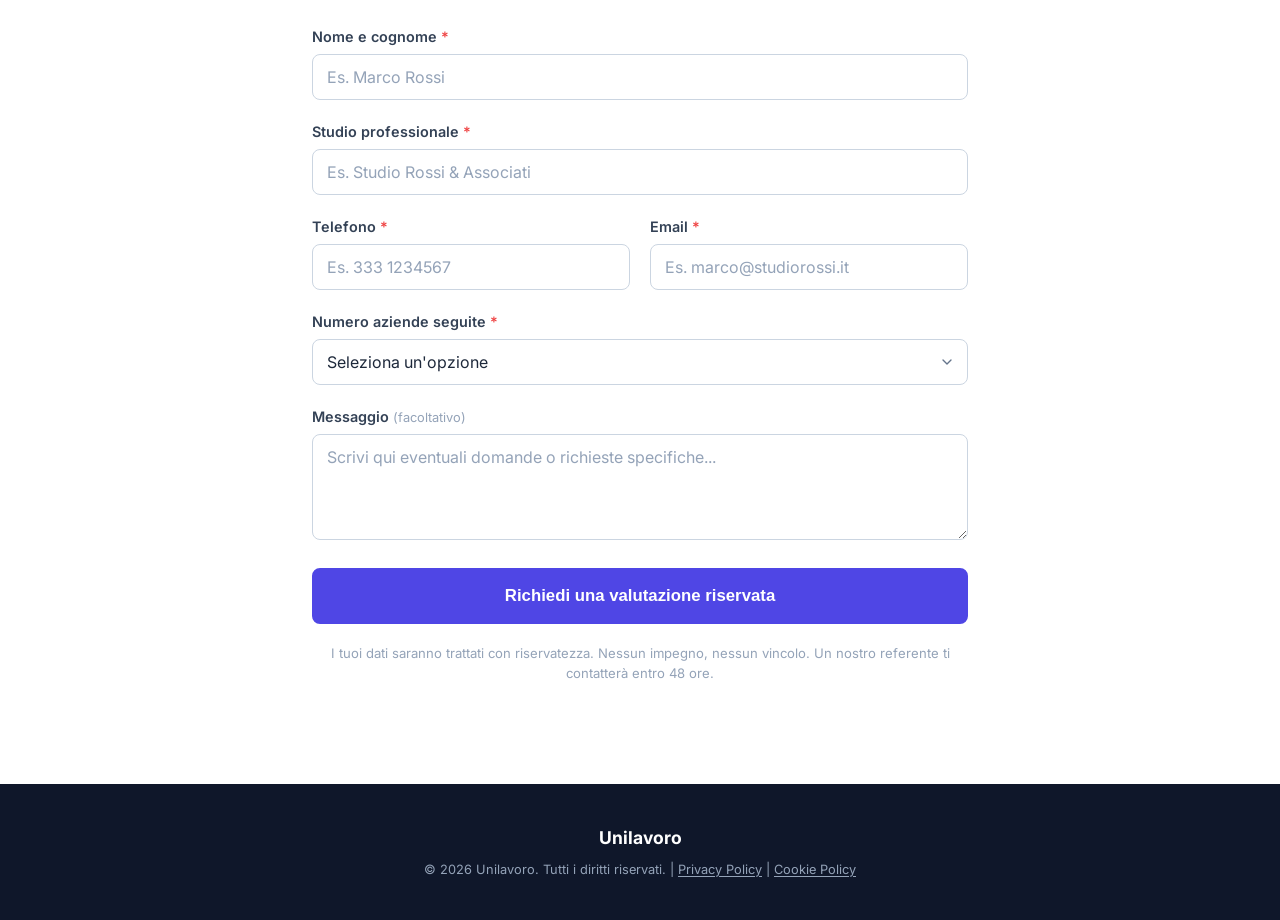
==== commit 0104bce0: "LP consulenti: stress test completo — copy credibile, casi concreti, nuove sezioni - Dashboard hero:" ====
--- a/index.html
+++ b/index.html
@@ -8,11 +8,9 @@
   <link rel="canonical" href="https://www.unilavoro.it/consulenti-del-lavoro">
   <link rel="alternate" hreflang="it-IT" href="https://www.unilavoro.it/consulenti-del-lavoro">
 
-  <!-- Preload font -->
   <link rel="preconnect" href="https://fonts.googleapis.com">
   <link rel="preconnect" href="https://fonts.gstatic.com" crossorigin>
   <link href="https://fonts.googleapis.com/css2?family=Inter:wght@400;500;600;700;800&display=swap" rel="stylesheet">
-
   <link rel="stylesheet" href="style.css">
 
   <!-- Schema: ProfessionalService -->
@@ -23,10 +21,7 @@
     "name": "Unilavoro",
     "description": "Sistema integrato di servizi per consulenti del lavoro: Fondo Conoscenza, Fondo Sanitario, Ente Bilaterale e Assistenza Contrattuale.",
     "url": "https://www.unilavoro.it",
-    "areaServed": {
-      "@type": "Country",
-      "name": "IT"
-    },
+    "areaServed": { "@type": "Country", "name": "IT" },
     "serviceType": "Servizi per consulenti del lavoro"
   }
   </script>
@@ -40,34 +35,22 @@
       {
         "@type": "Question",
         "name": "Posso attivare anche solo uno degli strumenti disponibili?",
-        "acceptedAnswer": {
-          "@type": "Answer",
-          "text": "Sì. Il sistema è modulare: puoi iniziare con un singolo servizio — ad esempio il Fondo Sanitario — e integrarne altri nel tempo, in base alle esigenze delle aziende che segui."
-        }
+        "acceptedAnswer": { "@type": "Answer", "text": "Sì. Il sistema è modulare: puoi iniziare con un singolo servizio — ad esempio il Fondo Sanitario — e integrarne altri nel tempo, in base alle esigenze delle aziende che segui." }
       },
       {
         "@type": "Question",
         "name": "È compatibile con l'organizzazione attuale del mio studio?",
-        "acceptedAnswer": {
-          "@type": "Answer",
-          "text": "Il sistema si affianca alla tua operatività, senza modificarla. Non servono software aggiuntivi, nuove assunzioni o riorganizzazioni interne."
-        }
+        "acceptedAnswer": { "@type": "Answer", "text": "Il sistema si affianca alla tua operatività, senza modificarla. Non servono software aggiuntivi, nuove assunzioni o riorganizzazioni interne." }
       },
       {
         "@type": "Question",
         "name": "Che tipo di supporto ricevo da Unilavoro?",
-        "acceptedAnswer": {
-          "@type": "Answer",
-          "text": "Un referente dedicato ti accompagna dalla fase iniziale di valutazione fino alla gestione operativa. Formazione, materiali e assistenza sono inclusi."
-        }
+        "acceptedAnswer": { "@type": "Answer", "text": "Un referente dedicato ti accompagna dalla fase iniziale di valutazione fino alla gestione operativa. Formazione, materiali e assistenza sono inclusi." }
       },
       {
         "@type": "Question",
         "name": "Funziona anche con portfolio eterogenei, con aziende di settori diversi?",
-        "acceptedAnswer": {
-          "@type": "Answer",
-          "text": "Sì. Gli strumenti sono trasversali e adattabili a imprese di ogni dimensione e settore. La proposta viene personalizzata in base al CCNL applicato e alle esigenze specifiche."
-        }
+        "acceptedAnswer": { "@type": "Answer", "text": "Sì. Gli strumenti sono trasversali e adattabili a imprese di ogni dimensione e settore. La proposta viene personalizzata in base al CCNL applicato e alle esigenze specifiche." }
       }
     ]
   }
@@ -75,14 +58,14 @@
 </head>
 <body>
 
-  <!-- ========== HEADER / NAV ========== -->
+  <!-- ========== HEADER ========== -->
   <header class="site-header">
     <div class="container header-inner">
       <a href="/" class="logo" aria-label="Unilavoro — Torna alla homepage">
         <span class="logo-text">Unilavoro</span>
       </a>
       <nav aria-label="Navigazione principale">
-        <a href="#form" class="nav-cta">Richiedi informazioni</a>
+        <a href="#form" class="nav-cta">Scopri quanto vale per il tuo studio</a>
       </nav>
     </div>
   </header>
@@ -95,86 +78,75 @@
         <h1 id="hero-heading">Fai risparmiare le aziende. Il valore torna al tuo studio.</h1>
         <p class="hero-sub">Formazione finanziata, welfare sanitario, bilateralità: servizi che le imprese cercano e che generano nuova marginalità per chi li propone. Tu porti la soluzione, Unilavoro ti affianca nell'attivazione.</p>
         <div class="hero-ctas">
-          <a href="#form" class="btn btn-primary" data-cta-id="hero-scopri">Scopri come attivarlo nel tuo studio</a>
-          <a href="#form" class="btn btn-secondary" data-cta-id="hero-confronto">Richiedi un confronto riservato</a>
+          <a href="#form" class="btn btn-primary" data-cta-id="hero-scopri">Scopri quanto vale per il tuo studio</a>
+          <a href="#form" class="btn btn-secondary" data-cta-id="hero-confronto">Richiedi una valutazione riservata</a>
         </div>
         <div class="hero-trust">
           <span class="trust-item">
-            <svg viewBox="0 0 20 20" fill="none" aria-hidden="true"><path d="M10 1L12.5 6.5L18.5 7L14 11.5L15.5 17.5L10 14.5L4.5 17.5L6 11.5L1.5 7L7.5 6.5L10 1Z" fill="#F59E0B"/></svg>
+            <svg viewBox="0 0 20 20" fill="none" aria-hidden="true"><path d="M16.707 5.293a1 1 0 010 1.414l-8 8a1 1 0 01-1.414 0l-4-4a1 1 0 011.414-1.414L8 12.586l7.293-7.293a1 1 0 011.414 0z" fill="#10B981"/></svg>
             Zero costi di attivazione
           </span>
           <span class="trust-item">
-            <svg viewBox="0 0 20 20" fill="none" aria-hidden="true"><path d="M10 1L12.5 6.5L18.5 7L14 11.5L15.5 17.5L10 14.5L4.5 17.5L6 11.5L1.5 7L7.5 6.5L10 1Z" fill="#F59E0B"/></svg>
+            <svg viewBox="0 0 20 20" fill="none" aria-hidden="true"><path d="M16.707 5.293a1 1 0 010 1.414l-8 8a1 1 0 01-1.414 0l-4-4a1 1 0 011.414-1.414L8 12.586l7.293-7.293a1 1 0 011.414 0z" fill="#10B981"/></svg>
             Supporto operativo incluso
           </span>
           <span class="trust-item">
-            <svg viewBox="0 0 20 20" fill="none" aria-hidden="true"><path d="M10 1L12.5 6.5L18.5 7L14 11.5L15.5 17.5L10 14.5L4.5 17.5L6 11.5L1.5 7L7.5 6.5L10 1Z" fill="#F59E0B"/></svg>
-            Nessun vincolo
+            <svg viewBox="0 0 20 20" fill="none" aria-hidden="true"><path d="M16.707 5.293a1 1 0 010 1.414l-8 8a1 1 0 01-1.414 0l-4-4a1 1 0 011.414-1.414L8 12.586l7.293-7.293a1 1 0 011.414 0z" fill="#10B981"/></svg>
+            Consulenti e aziende si iscrivono ogni giorno
           </span>
         </div>
       </div>
       <div class="hero-visual fade-in fade-in--delay">
-        <div class="hero-dashboard" role="img" aria-label="Dashboard studio: panoramica servizi attivati, aziende gestite e marginalità in crescita">
+        <div class="hero-dashboard" role="img" aria-label="Esempio illustrativo: dashboard di uno studio con servizi attivati">
           <div class="dash-panel">
             <div class="dash-header">
               <div class="dash-dots"><span></span><span></span><span></span></div>
-              <span class="dash-title">Il tuo studio</span>
-            </div>
-            <!-- KPI row -->
+              <span class="dash-title">Esempio studio tipo</span>
+            </div>
             <div class="dash-metrics">
               <div class="dash-metric">
-                <span class="dash-metric-label">Aziende attive</span>
-                <span class="dash-metric-value">24</span>
-                <div class="dash-metric-bar"><div class="dash-metric-fill dash-metric-fill--indigo" style="width:72%"></div></div>
+                <span class="dash-metric-label">Aziende con servizi attivi</span>
+                <span class="dash-metric-value">12</span>
+                <div class="dash-metric-bar"><div class="dash-metric-fill dash-metric-fill--indigo" style="width:48%"></div></div>
               </div>
               <div class="dash-metric">
                 <span class="dash-metric-label">Servizi attivati</span>
-                <span class="dash-metric-value">47</span>
-                <div class="dash-metric-bar"><div class="dash-metric-fill dash-metric-fill--green" style="width:88%"></div></div>
-              </div>
-            </div>
-            <!-- Services active -->
+                <span class="dash-metric-value">28</span>
+                <div class="dash-metric-bar"><div class="dash-metric-fill dash-metric-fill--green" style="width:70%"></div></div>
+              </div>
+            </div>
             <div class="dash-services">
               <div class="dash-service-row">
                 <span class="dash-service-dot" style="background:#10b981"></span>
                 <span class="dash-service-name">Fondo Conoscenza</span>
-                <span class="dash-service-count">18 aziende</span>
+                <span class="dash-service-count">8 aziende</span>
               </div>
               <div class="dash-service-row">
                 <span class="dash-service-dot" style="background:#6366f1"></span>
                 <span class="dash-service-name">Fondo Sanitario</span>
-                <span class="dash-service-count">14 aziende</span>
+                <span class="dash-service-count">10 aziende</span>
               </div>
               <div class="dash-service-row">
                 <span class="dash-service-dot" style="background:#f59e0b"></span>
                 <span class="dash-service-name">Ente Bilaterale</span>
-                <span class="dash-service-count">15 aziende</span>
-              </div>
-            </div>
-            <!-- Marginalità chart -->
+                <span class="dash-service-count">10 aziende</span>
+              </div>
+            </div>
             <div class="dash-chart">
               <div class="dash-chart-header">
-                <span class="dash-chart-title">Marginalità studio</span>
-                <span class="dash-chart-badge">+34%</span>
+                <span class="dash-chart-title">Marginalità aggiuntiva</span>
+                <span class="dash-chart-badge">In crescita</span>
               </div>
               <svg class="dash-chart-svg" viewBox="0 0 280 60" fill="none" aria-hidden="true">
-                <defs>
-                  <linearGradient id="chartGradC" x1="0" y1="0" x2="0" y2="1">
-                    <stop offset="0%" stop-color="#4f46e5" stop-opacity="0.15"/>
-                    <stop offset="100%" stop-color="#4f46e5" stop-opacity="0"/>
-                  </linearGradient>
-                </defs>
+                <defs><linearGradient id="chartGradC" x1="0" y1="0" x2="0" y2="1"><stop offset="0%" stop-color="#4f46e5" stop-opacity="0.15"/><stop offset="100%" stop-color="#4f46e5" stop-opacity="0"/></linearGradient></defs>
                 <path d="M0 52 Q35 48 70 42 T140 30 T210 18 T280 6" stroke="#4f46e5" stroke-width="2" fill="none" stroke-linecap="round" class="dash-chart-line"/>
                 <path d="M0 52 Q35 48 70 42 T140 30 T210 18 T280 6 V60 H0 Z" fill="url(#chartGradC)" class="dash-chart-area"/>
                 <circle cx="280" cy="6" r="3.5" fill="#4f46e5" class="dash-chart-dot"/>
               </svg>
             </div>
-            <!-- Bottom status -->
             <div class="dash-bottom">
-              <div class="dash-status">
-                <span class="dash-status-dot dash-status-dot--active"></span>
-                <span>Supporto Unilavoro attivo</span>
-              </div>
+              <div class="dash-status"><span class="dash-status-dot dash-status-dot--active"></span><span>Supporto Unilavoro attivo</span></div>
+              <span class="dash-disclaimer">Dati illustrativi</span>
             </div>
           </div>
         </div>
@@ -187,7 +159,7 @@
     <div class="container">
       <h2 id="problema-heading">Le aziende cercano un partner strategico, non solo un gestore di adempimenti</h2>
       <p class="section-intro">Formazione, welfare, bilateralità: le imprese hanno bisogni concreti che spesso restano scoperti. Chi li intercetta per primo diventa un riferimento. Chi li ignora, resta una voce sostituibile nel bilancio.</p>
-      <p class="section-lead">Con il sistema Unilavoro porti alle aziende soluzioni che si pagano da sole &mdash; e che generano valore anche per il tuo studio:</p>
+      <p class="section-lead">Con il sistema Unilavoro puoi proporre servizi che aumentano il valore percepito dal cliente e migliorano il rapporto tra costo sostenuto e benefici ottenuti:</p>
       <ul class="check-list">
         <li>
           <svg class="check-icon" viewBox="0 0 24 24" fill="none" aria-hidden="true"><path d="M5 13l4 4L19 7" stroke="#10B981" stroke-width="2.5" stroke-linecap="round" stroke-linejoin="round"/></svg>
@@ -214,8 +186,6 @@
     <div class="container">
       <h2 id="vantaggi-heading">Ogni servizio che attivi per le aziende, è un risultato per il tuo studio</h2>
       <div class="card-grid">
-
-        <!-- Box 1 -->
         <div class="card">
           <div class="card-icon" aria-hidden="true">
             <svg viewBox="0 0 48 48" fill="none"><rect x="4" y="20" width="8" height="20" rx="2" fill="#6366F1" opacity="0.4"/><rect x="16" y="14" width="8" height="26" rx="2" fill="#6366F1" opacity="0.6"/><rect x="28" y="8" width="8" height="32" rx="2" fill="#6366F1" opacity="0.8"/><rect x="40" y="2" width="8" height="38" rx="2" fill="#6366F1"/></svg>
@@ -223,26 +193,20 @@
           <h3>Nuova marginalità, stesso portfolio</h3>
           <p>Le aziende risparmiano su formazione e welfare. Tu attivi il servizio e generi ricavi ricorrenti su clienti che già gestisci, senza costi fissi aggiuntivi.</p>
         </div>
-
-        <!-- Box 2 -->
         <div class="card">
           <div class="card-icon" aria-hidden="true">
             <svg viewBox="0 0 48 48" fill="none"><path d="M24 4L30 16H42L32 24L36 38L24 30L12 38L16 24L6 16H18L24 4Z" fill="#6366F1"/></svg>
           </div>
-          <h3>Un'offerta che ti differenzia</h3>
-          <p>Presenta alle imprese qualcosa che gli altri studi non offrono: un sistema integrato di welfare, formazione e bilateralità.</p>
-        </div>
-
-        <!-- Box 3 -->
+          <h3>Un sistema che molti studi non hanno ancora</h3>
+          <p>Presenta alle imprese un sistema di servizi che molti studi non hanno ancora strutturato in modo operativo. Chi lo attiva per primo, si posiziona.</p>
+        </div>
         <div class="card">
           <div class="card-icon" aria-hidden="true">
-            <svg viewBox="0 0 48 48" fill="none"><path d="M16 28C16 28 20 32 24 32C28 32 32 28 32 28" stroke="#6366F1" stroke-width="3" stroke-linecap="round"/><circle cx="16" cy="20" r="8" fill="#6366F1" opacity="0.6"/><circle cx="32" cy="20" r="8" fill="#6366F1"/><path d="M22 18V22M26 18V22" stroke="white" stroke-width="2" stroke-linecap="round" opacity="0.4"/></svg>
+            <svg viewBox="0 0 48 48" fill="none"><path d="M16 28C16 28 20 32 24 32C28 32 32 28 32 28" stroke="#6366F1" stroke-width="3" stroke-linecap="round"/><circle cx="16" cy="20" r="8" fill="#6366F1" opacity="0.6"/><circle cx="32" cy="20" r="8" fill="#6366F1"/></svg>
           </div>
           <h3>Fidelizzazione strutturata</h3>
           <p>Quando il tuo studio diventa il punto di accesso a servizi ricorrenti, il rapporto con l'azienda cambia natura. Non sei più sostituibile con una gara di prezzo.</p>
         </div>
-
-        <!-- Box 4 -->
         <div class="card">
           <div class="card-icon" aria-hidden="true">
             <svg viewBox="0 0 48 48" fill="none"><rect x="10" y="8" width="28" height="32" rx="4" stroke="#6366F1" stroke-width="3" fill="none"/><path d="M18 20H30M18 26H28M18 32H24" stroke="#6366F1" stroke-width="2.5" stroke-linecap="round" opacity="0.6"/><circle cx="36" cy="36" r="8" fill="#10B981"/><path d="M33 36H39M36 33V39" stroke="white" stroke-width="2" stroke-linecap="round"/></svg>
@@ -250,192 +214,299 @@
           <h3>Trasforma i consigli in compensi</h3>
           <p>Welfare, formazione, bilateralità: oggi dai indicazioni gratuite. Con Unilavoro le strutturi in un servizio remunerato. L'azienda ottiene un vantaggio, tu ottieni un riconoscimento.</p>
         </div>
-
-      </div>
-    </div>
-  </section>
-
-  <!-- ========== 4. STRUMENTI ATTIVABILI ========== -->
-  <section id="strumenti" class="section section--light reveal" aria-labelledby="strumenti-heading">
-    <div class="container">
-      <h2 id="strumenti-heading">Cosa puoi proporre alle aziende che segui</h2>
-      <div class="features-list">
-
-        <div class="feature">
-          <div class="feature-badge">01</div>
-          <div class="feature-body">
-            <h3>Fondo Conoscenza &mdash; Formazione finanziata</h3>
-            <p>Le aziende accedono a percorsi formativi per i dipendenti, finanziati dal fondo interprofessionale. Tu attivi il servizio, Unilavoro gestisce il processo.</p>
-          </div>
-        </div>
-
-        <div class="feature">
-          <div class="feature-badge">02</div>
-          <div class="feature-body">
-            <h3>Fondo Sanitario Integrativo &mdash; Tutela salute dipendenti</h3>
-            <p>Un piano sanitario integrativo a condizioni dedicate, semplice da proporre e immediato da attivare. Per l'azienda è un benefit concreto a costo contenuto.</p>
-          </div>
-        </div>
-
-        <div class="feature">
-          <div class="feature-badge">03</div>
-          <div class="feature-body">
-            <h3>Ente Bilaterale &mdash; Conformità e servizi</h3>
-            <p>Garanzia di conformità contrattuale rispetto ai CCNL che prevedono l'adesione bilaterale, con accesso a prestazioni e servizi per aziende e lavoratori.</p>
-          </div>
-        </div>
-
-        <div class="feature">
-          <div class="feature-badge">04</div>
-          <div class="feature-body">
-            <h3>Assistenza Contrattuale &mdash; Supporto operativo</h3>
-            <p>Supporto specializzato nella gestione delle dinamiche contrattuali e nelle relazioni con le parti sociali. Un servizio che completa l'offerta del tuo studio.</p>
-          </div>
-        </div>
-
-      </div>
-    </div>
-  </section>
-
-  <!-- ========== 5. PERCHÉ LE AZIENDE DICONO SÌ ========== -->
-  <section id="aziende" class="section section--white reveal" aria-labelledby="aziende-heading">
-    <div class="container">
-      <h2 id="aziende-heading">Come presentare il sistema ai tuoi clienti: tre leve concrete</h2>
-      <div class="leve-grid">
-
-        <div class="leva">
-          <div class="leva-quote">&ldquo;Formo i dipendenti senza costi aggiuntivi&rdquo;</div>
-          <p>Il Fondo Conoscenza copre i costi della formazione obbligatoria e professionale. Per l'imprenditore è un risparmio misurabile e un obbligo trasformato in opportunità.</p>
-        </div>
-
-        <div class="leva">
-          <div class="leva-quote">&ldquo;Offro un piano sanitario ai miei collaboratori&rdquo;</div>
-          <p>Il fondo sanitario integrativo è percepito come un benefit di alto valore dal personale, con un costo sostenibile per l'azienda. Riduce il turnover, aumenta l'attrattività.</p>
-        </div>
-
-        <div class="leva">
-          <div class="leva-quote">&ldquo;Sono in regola con la bilateralità prevista dal CCNL&rdquo;</div>
-          <p>L'adesione all'Ente Bilaterale è un requisito contrattuale per molti settori. Proporla in modo strutturato elimina un rischio e aggiunge servizi accessibili.</p>
-        </div>
-
-      </div>
-    </div>
-  </section>
-
-  <!-- ========== 6. COME FUNZIONA ========== -->
+      </div>
+    </div>
+  </section>
+
+  <!-- ========== 4. COSA FAI TU E COSA FA UNILAVORO ========== -->
+  <section id="ruoli" class="section section--light reveal" aria-labelledby="ruoli-heading">
+    <div class="container">
+      <h2 id="ruoli-heading" class="text-center">Cosa fai tu e cosa fa Unilavoro</h2>
+      <div class="roles-grid">
+        <div class="role-col">
+          <div class="role-header role-header--you">Il tuo ruolo</div>
+          <ul class="role-list">
+            <li>Presenti il servizio alle aziende clienti</li>
+            <li>Individui le imprese adatte nel tuo portfolio</li>
+            <li>Mantieni il rapporto con l'azienda</li>
+            <li>Monitori i risultati e la soddisfazione</li>
+          </ul>
+        </div>
+        <div class="role-col">
+          <div class="role-header role-header--uni">Il ruolo di Unilavoro</div>
+          <ul class="role-list">
+            <li>Ti fornisce materiali e criteri di selezione</li>
+            <li>Ti supporta nell'attivazione operativa</li>
+            <li>Gestisce i flussi amministrativi</li>
+            <li>Affianca la struttura nella gestione continuativa</li>
+          </ul>
+        </div>
+      </div>
+    </div>
+  </section>
+
+  <!-- ========== 5. FONDO CONOSCENZA — Caso concreto ========== -->
+  <section id="fondo-conoscenza" class="section section--white reveal" aria-labelledby="fc-heading">
+    <div class="container">
+      <div class="tool-section">
+        <div class="tool-content">
+          <div class="tool-badge tool-badge--emerald">Fondo Conoscenza</div>
+          <h2 id="fc-heading">Formazione aziendale più sostenibile</h2>
+          <p class="tool-intro">Con Fondo Conoscenza, l'azienda può programmare la formazione dei dipendenti in modo più sostenibile, evitando che l'aggiornamento del personale venga continuamente rinviato per ragioni di costo. La formazione smette di essere una spesa extra da rimandare e diventa uno strumento concreto.</p>
+          <ul class="tool-list">
+            <li><svg class="tool-check" viewBox="0 0 20 20" fill="none" aria-hidden="true"><path d="M5 10l3.5 3.5L15 7" stroke="#10B981" stroke-width="2" stroke-linecap="round" stroke-linejoin="round"/></svg><span><strong>Programmazione reale:</strong> percorsi formativi su misura, non corsi generici</span></li>
+            <li><svg class="tool-check" viewBox="0 0 20 20" fill="none" aria-hidden="true"><path d="M5 10l3.5 3.5L15 7" stroke="#10B981" stroke-width="2" stroke-linecap="round" stroke-linejoin="round"/></svg><span><strong>Costo percepito ridotto:</strong> le risorse per la formazione ci sono già, vanno attivate</span></li>
+            <li><svg class="tool-check" viewBox="0 0 20 20" fill="none" aria-hidden="true"><path d="M5 10l3.5 3.5L15 7" stroke="#10B981" stroke-width="2" stroke-linecap="round" stroke-linejoin="round"/></svg><span><strong>Competenze aggiornate:</strong> personale più preparato, meno errori, più produttività</span></li>
+            <li><svg class="tool-check" viewBox="0 0 20 20" fill="none" aria-hidden="true"><path d="M5 10l3.5 3.5L15 7" stroke="#10B981" stroke-width="2" stroke-linecap="round" stroke-linejoin="round"/></svg><span><strong>Utilizzo effettivo:</strong> niente fondi che restano fermi o inutilizzati</span></li>
+          </ul>
+        </div>
+        <div class="tool-case">
+          <div class="case-card">
+            <div class="case-header">Esempio illustrativo</div>
+            <p class="case-scenario">Un'azienda di logistica con 18 dipendenti vuole aggiornare il personale su gestione documentale, sicurezza operativa e strumenti digitali.</p>
+            <div class="case-numbers">
+              <div class="case-row">
+                <span class="case-label">Costo formazione senza supporto strutturato</span>
+                <span class="case-val case-val--red">4.800 &euro;</span>
+              </div>
+              <div class="case-row">
+                <span class="case-label">Costo netto percepito con percorso tramite fondo</span>
+                <span class="case-val case-val--green">1.500 &euro;</span>
+              </div>
+              <div class="case-row case-row--highlight">
+                <span class="case-label">Beneficio economico potenziale per l'azienda</span>
+                <span class="case-val case-val--big">3.300 &euro;</span>
+              </div>
+            </div>
+            <div class="case-consulente">
+              <span class="case-consulente-label">Guadagno annuo esempio per il consulente</span>
+              <div class="case-row">
+                <span class="case-label">Versato annuo collegato al fondo</span>
+                <span class="case-val">3.000 &euro;</span>
+              </div>
+              <div class="case-row">
+                <span class="case-label">Quota consulente esempio (10%)</span>
+                <span class="case-val case-val--green">300 &euro;/anno</span>
+              </div>
+            </div>
+            <p class="case-disclaimer">Simulazione a scopo illustrativo. I valori reali dipendono dal CCNL, dal numero di dipendenti e dalla tipologia dei percorsi attivati.</p>
+          </div>
+        </div>
+      </div>
+    </div>
+  </section>
+
+  <!-- ========== 6. FONDO SANITARIO — Caso concreto ========== -->
+  <section id="fondo-sanitario" class="section section--light reveal" aria-labelledby="fs-heading">
+    <div class="container">
+      <div class="tool-section tool-section--reverse">
+        <div class="tool-content">
+          <div class="tool-badge tool-badge--indigo">Fondo Sanitario</div>
+          <h2 id="fs-heading">Welfare per i dipendenti, valore per l'azienda</h2>
+          <p class="tool-intro">Con il Fondo Sanitario, l'azienda può offrire ai dipendenti una tutela concreta e immediatamente percepita, aumentando il valore del rapporto di lavoro senza agire soltanto sulla leva retributiva. Un modo semplice per rafforzare il welfare aziendale e migliorare l'attrattività.</p>
+          <ul class="tool-list">
+            <li><svg class="tool-check" viewBox="0 0 20 20" fill="none" aria-hidden="true"><path d="M5 10l3.5 3.5L15 7" stroke="#6366F1" stroke-width="2" stroke-linecap="round" stroke-linejoin="round"/></svg><span><strong>Copertura strutturata:</strong> non prestazioni spot, ma un piano sanitario vero</span></li>
+            <li><svg class="tool-check" viewBox="0 0 20 20" fill="none" aria-hidden="true"><path d="M5 10l3.5 3.5L15 7" stroke="#6366F1" stroke-width="2" stroke-linecap="round" stroke-linejoin="round"/></svg><span><strong>Gestione ordinata:</strong> attivazione, rinnovi e pratiche coordinate dal sistema</span></li>
+            <li><svg class="tool-check" viewBox="0 0 20 20" fill="none" aria-hidden="true"><path d="M5 10l3.5 3.5L15 7" stroke="#6366F1" stroke-width="2" stroke-linecap="round" stroke-linejoin="round"/></svg><span><strong>Valore percepito:</strong> i dipendenti riconoscono un benefit concreto, non un numero in busta</span></li>
+            <li><svg class="tool-check" viewBox="0 0 20 20" fill="none" aria-hidden="true"><path d="M5 10l3.5 3.5L15 7" stroke="#6366F1" stroke-width="2" stroke-linecap="round" stroke-linejoin="round"/></svg><span><strong>Attrattività aziendale:</strong> trattenere e attirare personale qualificato diventa più facile</span></li>
+          </ul>
+        </div>
+        <div class="tool-case">
+          <div class="case-card">
+            <div class="case-header">Esempio illustrativo</div>
+            <p class="case-scenario">Uno studio professionale con 9 dipendenti fatica a trattenere personale qualificato e non vuole intervenire solo con aumenti in busta paga.</p>
+            <div class="case-numbers">
+              <div class="case-row">
+                <span class="case-label">Piano sanitario: 17 &euro;/mese per dipendente</span>
+                <span class="case-val">9 dipendenti</span>
+              </div>
+              <div class="case-row">
+                <span class="case-label">Risparmio potenziale vs alternative</span>
+                <span class="case-val case-val--green">1 &euro;/mese per lavoratore</span>
+              </div>
+              <div class="case-row">
+                <span class="case-label">Risparmio annuo totale per l'azienda</span>
+                <span class="case-val case-val--green">108 &euro;</span>
+              </div>
+            </div>
+            <div class="case-consulente">
+              <span class="case-consulente-label">Guadagno annuo esempio per il consulente</span>
+              <div class="case-row">
+                <span class="case-label">Versato annuo (17 &euro; &times; 9 &times; 12)</span>
+                <span class="case-val">1.836 &euro;</span>
+              </div>
+              <div class="case-row">
+                <span class="case-label">Quota consulente esempio (9%)</span>
+                <span class="case-val case-val--green">165 &euro;/anno</span>
+              </div>
+            </div>
+            <p class="case-extra">Oltre al risparmio diretto, l'azienda ottiene maggiore valore percepito dai dipendenti, miglioramento del welfare e maggiore competitività nel trattenere personale.</p>
+            <p class="case-disclaimer">Simulazione a scopo illustrativo. I valori reali dipendono dal piano scelto e dal numero di dipendenti.</p>
+          </div>
+        </div>
+      </div>
+    </div>
+  </section>
+
+  <!-- ========== 7. ENTE BILATERALE — Caso concreto ========== -->
+  <section id="ente-bilaterale" class="section section--white reveal" aria-labelledby="eb-heading">
+    <div class="container">
+      <div class="tool-section">
+        <div class="tool-content">
+          <div class="tool-badge tool-badge--amber">Ente Bilaterale</div>
+          <h2 id="eb-heading">Trasforma i versamenti obbligatori in servizi reali</h2>
+          <p class="tool-intro">Con l'Ente Bilaterale, l'azienda può gestire in modo più ordinato la bilateralità prevista dal CCNL, riducendo il rischio di scoperture e trasformando un obbligo in un sistema che restituisce servizi e supporto. Non solo conformità, ma anche maggiore utilità rispetto a ciò che l'impresa versa.</p>
+          <ul class="tool-list">
+            <li><svg class="tool-check" viewBox="0 0 20 20" fill="none" aria-hidden="true"><path d="M5 10l3.5 3.5L15 7" stroke="#F59E0B" stroke-width="2" stroke-linecap="round" stroke-linejoin="round"/></svg><span><strong>Valorizzazione:</strong> ogni euro versato ha un ritorno in servizi accessibili</span></li>
+            <li><svg class="tool-check" viewBox="0 0 20 20" fill="none" aria-hidden="true"><path d="M5 10l3.5 3.5L15 7" stroke="#F59E0B" stroke-width="2" stroke-linecap="round" stroke-linejoin="round"/></svg><span><strong>Sistema strutturato:</strong> niente gestioni improvvisate o a fine anno</span></li>
+            <li><svg class="tool-check" viewBox="0 0 20 20" fill="none" aria-hidden="true"><path d="M5 10l3.5 3.5L15 7" stroke="#F59E0B" stroke-width="2" stroke-linecap="round" stroke-linejoin="round"/></svg><span><strong>Rapporto costo/servizio chiaro:</strong> sai cosa ottieni e quando</span></li>
+            <li><svg class="tool-check" viewBox="0 0 20 20" fill="none" aria-hidden="true"><path d="M5 10l3.5 3.5L15 7" stroke="#F59E0B" stroke-width="2" stroke-linecap="round" stroke-linejoin="round"/></svg><span><strong>Ordine gestionale:</strong> il consulente coordina tutto con la struttura Unilavoro</span></li>
+          </ul>
+        </div>
+        <div class="tool-case">
+          <div class="case-card">
+            <div class="case-header">Esempio illustrativo</div>
+            <p class="case-scenario">Un'impresa di pulizie con 25 lavoratori applica il contratto di settore ma gestisce la bilateralità in modo poco consapevole, limitandosi al versamento.</p>
+            <div class="case-numbers">
+              <div class="case-row">
+                <span class="case-label">Costo annuo (10 &euro; &times; 25 &times; 13 mensilità)</span>
+                <span class="case-val">3.250 &euro;</span>
+              </div>
+              <div class="case-row">
+                <span class="case-label">Valore recuperabile (stima 20-30%)</span>
+                <span class="case-val case-val--green">650 – 975 &euro;</span>
+              </div>
+            </div>
+            <div class="case-consulente">
+              <span class="case-consulente-label">Guadagno annuo esempio per il consulente</span>
+              <div class="case-row">
+                <span class="case-label">Versato annuo</span>
+                <span class="case-val">3.250 &euro;</span>
+              </div>
+              <div class="case-row">
+                <span class="case-label">Quota consulente esempio (10%)</span>
+                <span class="case-val case-val--green">325 &euro;/anno</span>
+              </div>
+            </div>
+            <p class="case-extra">Su 3.250 &euro; annui, anche solo recuperare il 20-30% in valore utile tra servizi, supporto e migliore gestione significa trasformare un costo passivo in un ritorno concreto.</p>
+            <p class="case-disclaimer">Simulazione a scopo illustrativo. I valori reali dipendono dal CCNL applicato e dal numero di lavoratori.</p>
+          </div>
+        </div>
+      </div>
+    </div>
+  </section>
+
+  <!-- ========== 8. QUANTO PUÒ VALERE PER IL TUO STUDIO ========== -->
+  <section id="valore-studio" class="section section--accent reveal" aria-labelledby="valore-heading">
+    <div class="container container--narrow text-center">
+      <h2 id="valore-heading">Quanto può valere per il tuo studio</h2>
+      <p class="section-intro">Se attivi il sistema su una parte del tuo portfolio, puoi aumentare il valore medio delle aziende seguite e creare nuove occasioni di ricavo su clienti già acquisiti, senza costi aggiuntivi e senza assumere personale.</p>
+      <div class="valore-example">
+        <p class="valore-scenario">Esempio: uno studio con 25 aziende clienti che attiva i tre servizi su 10 di esse può generare una marginalità aggiuntiva nell'ordine di <strong>diversi migliaia di euro l'anno</strong>, in base ai CCNL applicati e alla dimensione delle imprese.</p>
+        <p class="valore-key"><strong>Il punto non è la singola cifra: è che il sistema produce ricavi ricorrenti su un portfolio che già gestisci.</strong></p>
+      </div>
+    </div>
+  </section>
+
+  <!-- ========== 9. COME FUNZIONA (3 step) — TENUTA ========== -->
   <section id="come-funziona" class="section section--dark reveal" aria-labelledby="steps-heading">
     <div class="container">
       <h2 id="steps-heading">Tre passaggi per attivare il sistema nel tuo studio</h2>
       <div class="steps" role="list" aria-label="Processo di attivazione sistema Unilavoro in tre fasi">
-
         <div class="step" role="listitem">
           <div class="step-number">1</div>
           <h3>Individua</h3>
           <p>Identifica nel tuo portfolio le aziende che possono beneficiare di formazione finanziata, welfare sanitario o bilateralità. Ti forniamo criteri chiari per la selezione.</p>
         </div>
-
         <div class="step-connector" aria-hidden="true"></div>
-
         <div class="step" role="listitem">
           <div class="step-number">2</div>
           <h3>Attiva</h3>
           <p>Avvia il percorso con il supporto operativo di Unilavoro. Non devi costruire nulla da zero: il sistema è già strutturato, tu presenti e coordini.</p>
         </div>
-
         <div class="step-connector" aria-hidden="true"></div>
-
         <div class="step" role="listitem">
           <div class="step-number">3</div>
           <h3>Gestisci</h3>
           <p>I flussi operativi sono gestiti dalla struttura Unilavoro. Tu mantieni il rapporto con l'azienda e monitori i risultati, senza carichi amministrativi aggiuntivi.</p>
         </div>
-
-      </div>
-    </div>
-  </section>
-
-  <!-- ========== 7. SOCIAL PROOF / URGENCY ========== -->
-  <section id="social-proof" class="section section--accent reveal" aria-labelledby="proof-heading">
-    <div class="container text-center">
-      <h2 id="proof-heading">Una rete in crescita: i consulenti che stanno già ampliando la propria offerta</h2>
-      <p class="section-intro">Il numero di studi professionali che integrano i servizi Unilavoro nel proprio modello è in costante crescita. Chi si attiva per primo nel proprio territorio costruisce un vantaggio competitivo difficile da replicare.</p>
-      <p class="highlight-quote"><strong>Oggi cresce chi porta soluzioni, non solo adempimenti.</strong></p>
-    </div>
-  </section>
-
-  <!-- ========== 8. FAQ ========== -->
-  <section id="faq" class="section section--white reveal" aria-labelledby="faq-heading">
+      </div>
+    </div>
+  </section>
+
+  <!-- ========== 10. SOCIAL PROOF / CASO STUDIO ========== -->
+  <section id="social-proof" class="section section--white reveal" aria-labelledby="proof-heading">
+    <div class="container container--narrow">
+      <h2 id="proof-heading" class="text-center">Studi che stanno già ampliando la propria offerta</h2>
+      <div class="testimonial">
+        <blockquote class="testimonial-quote">
+          <p>&ldquo;Proponevo già informalmente soluzioni su welfare e bilateralità, ma senza un sistema strutturato non riuscivo a trasformarle in un servizio remunerato. Con Unilavoro ho attivato Fondo Sanitario e Fondo Conoscenza su 8 delle mie aziende in meno di tre mesi. Il rapporto con i clienti è cambiato: non mi vedono più solo come chi fa i cedolini.&rdquo;</p>
+          <footer class="testimonial-author">
+            <strong>Studio di consulenza del lavoro</strong> &mdash; Nord Italia, 32 aziende clienti
+          </footer>
+        </blockquote>
+      </div>
+      <p class="proof-note text-center">Il numero di studi professionali che integrano i servizi Unilavoro è in costante crescita. Consulenti e aziende si iscrivono ogni giorno.</p>
+      <p class="highlight-quote text-center"><strong>Oggi cresce chi porta soluzioni, non solo adempimenti.</strong></p>
+    </div>
+  </section>
+
+  <!-- ========== 11. FAQ ========== -->
+  <section id="faq" class="section section--light reveal" aria-labelledby="faq-heading">
     <div class="container container--narrow">
       <h2 id="faq-heading">Domande frequenti sull'attivazione del sistema Unilavoro</h2>
-
       <div class="faq-list">
         <details class="faq-item">
           <summary class="faq-question">Posso attivare anche solo uno degli strumenti disponibili?</summary>
-          <div class="faq-answer">
-            <p>Sì. Il sistema è modulare: puoi iniziare con un singolo servizio — ad esempio il Fondo Sanitario — e integrarne altri nel tempo, in base alle esigenze delle aziende che segui.</p>
-          </div>
+          <div class="faq-answer"><p>Sì. Il sistema è modulare: puoi iniziare con un singolo servizio — ad esempio il Fondo Sanitario — e integrarne altri nel tempo, in base alle esigenze delle aziende che segui.</p></div>
         </details>
-
         <details class="faq-item">
           <summary class="faq-question">È compatibile con l'organizzazione attuale del mio studio?</summary>
-          <div class="faq-answer">
-            <p>Il sistema si affianca alla tua operatività, senza modificarla. Non servono software aggiuntivi, nuove assunzioni o riorganizzazioni interne.</p>
-          </div>
+          <div class="faq-answer"><p>Il sistema si affianca alla tua operatività, senza modificarla. Non servono software aggiuntivi, nuove assunzioni o riorganizzazioni interne.</p></div>
         </details>
-
         <details class="faq-item">
           <summary class="faq-question">Che tipo di supporto ricevo da Unilavoro?</summary>
-          <div class="faq-answer">
-            <p>Un referente dedicato ti accompagna dalla fase iniziale di valutazione fino alla gestione operativa. Formazione, materiali e assistenza sono inclusi.</p>
-          </div>
+          <div class="faq-answer"><p>Un referente dedicato ti accompagna dalla fase iniziale di valutazione fino alla gestione operativa. Formazione, materiali e assistenza sono inclusi.</p></div>
         </details>
-
         <details class="faq-item">
           <summary class="faq-question">Funziona anche con portfolio eterogenei, con aziende di settori diversi?</summary>
-          <div class="faq-answer">
-            <p>Sì. Gli strumenti sono trasversali e adattabili a imprese di ogni dimensione e settore. La proposta viene personalizzata in base al CCNL applicato e alle esigenze specifiche.</p>
-          </div>
+          <div class="faq-answer"><p>Sì. Gli strumenti sono trasversali e adattabili a imprese di ogni dimensione e settore. La proposta viene personalizzata in base al CCNL applicato e alle esigenze specifiche.</p></div>
         </details>
       </div>
-
-    </div>
-  </section>
-
-  <!-- ========== 9. CHIUSURA ========== -->
+    </div>
+  </section>
+
+  <!-- ========== 12. CHIUSURA ========== -->
   <section id="chiusura" class="section section--gradient reveal" aria-labelledby="chiusura-heading">
     <div class="container text-center">
       <h2 id="chiusura-heading">Più valore per le aziende che segui. Più marginalità per il tuo studio.</h2>
       <p class="section-intro">Unisciti ai consulenti del lavoro che hanno scelto di ampliare la propria offerta con un sistema strutturato, supportato e misurabile.</p>
       <div class="hero-ctas">
-        <a href="#form" class="btn btn-primary btn-primary--white" data-cta-id="chiusura-confronto">Prenota un confronto riservato</a>
-        <a href="#form" class="btn btn-secondary btn-secondary--white" data-cta-id="chiusura-scopri">Scopri come attivarlo sulle aziende che segui</a>
-      </div>
-    </div>
-  </section>
-
-  <!-- ========== 10. FORM DI CONTATTO ========== -->
+        <a href="#form" class="btn btn-primary btn-primary--white" data-cta-id="chiusura-confronto">Richiedi una valutazione riservata</a>
+        <a href="#form" class="btn btn-secondary btn-secondary--white" data-cta-id="chiusura-scopri">Parla con un referente Unilavoro</a>
+      </div>
+    </div>
+  </section>
+
+  <!-- ========== 13. FORM DI CONTATTO ========== -->
   <section id="form" class="section section--white reveal" aria-labelledby="form-heading">
     <div class="container container--narrow">
-      <h2 id="form-heading">Richiedi informazioni</h2>
-      <p class="form-intro">Compila il modulo: un nostro referente ti contatterà per un confronto riservato, senza impegno.</p>
+      <h2 id="form-heading">Scopri quanto può valere per il tuo studio</h2>
+      <p class="form-intro">Compila il modulo: un nostro referente ti contatterà per una valutazione riservata, senza impegno.</p>
 
       <form class="lead-form" action="#" method="POST" novalidate>
-        <!-- Honeypot antispam -->
         <div class="hp-field" aria-hidden="true">
           <label for="website">Website</label>
           <input type="text" id="website" name="website" tabindex="-1" autocomplete="off">
         </div>
-
         <div class="form-group">
           <label for="nome">Nome e cognome <span class="required">*</span></label>
           <input type="text" id="nome" name="nome" required autocomplete="name" placeholder="Es. Marco Rossi">
         </div>
-
         <div class="form-group">
           <label for="studio">Studio professionale <span class="required">*</span></label>
           <input type="text" id="studio" name="studio" required placeholder="Es. Studio Rossi & Associati">
         </div>
-
         <div class="form-row">
           <div class="form-group">
             <label for="telefono">Telefono <span class="required">*</span></label>
@@ -446,7 +517,6 @@
             <input type="email" id="email" name="email" required autocomplete="email" placeholder="Es. marco@studiorossi.it">
           </div>
         </div>
-
         <div class="form-group">
           <label for="aziende">Numero aziende seguite <span class="required">*</span></label>
           <select id="aziende" name="aziende" required>
@@ -457,14 +527,11 @@
             <option value="oltre-60">Oltre 60 aziende</option>
           </select>
         </div>
-
         <div class="form-group">
           <label for="messaggio">Messaggio <span class="optional">(facoltativo)</span></label>
           <textarea id="messaggio" name="messaggio" rows="4" placeholder="Scrivi qui eventuali domande o richieste specifiche..."></textarea>
         </div>
-
-        <button type="submit" class="btn btn-primary btn-submit" data-cta-id="form-submit">Voglio capire come funziona</button>
-
+        <button type="submit" class="btn btn-primary btn-submit" data-cta-id="form-submit">Richiedi una valutazione riservata</button>
         <p class="form-disclaimer">I tuoi dati saranno trattati con riservatezza. Nessun impegno, nessun vincolo. Un nostro referente ti contatterà entro 48 ore.</p>
       </form>
     </div>
@@ -483,33 +550,21 @@
     document.querySelectorAll('a[href^="#"]').forEach(function(anchor) {
       anchor.addEventListener('click', function(e) {
         var target = document.querySelector(this.getAttribute('href'));
-        if (target) {
-          e.preventDefault();
-          target.scrollIntoView({ behavior: 'smooth', block: 'start' });
-        }
+        if (target) { e.preventDefault(); target.scrollIntoView({ behavior: 'smooth', block: 'start' }); }
       });
     });
-
-    // Scroll-reveal animations
+    // Scroll reveal
     var revealObserver = new IntersectionObserver(function(entries) {
       entries.forEach(function(entry) {
-        if (entry.isIntersecting) {
-          entry.target.classList.add('revealed');
-          revealObserver.unobserve(entry.target);
-        }
+        if (entry.isIntersecting) { entry.target.classList.add('revealed'); revealObserver.unobserve(entry.target); }
       });
     }, { threshold: 0.12, rootMargin: '0px 0px -40px 0px' });
-
-    document.querySelectorAll('.reveal').forEach(function(el) {
-      revealObserver.observe(el);
-    });
-
-    // Staggered card animation
+    document.querySelectorAll('.reveal').forEach(function(el) { revealObserver.observe(el); });
+    // Staggered cards
     var cardObserver = new IntersectionObserver(function(entries) {
       entries.forEach(function(entry) {
         if (entry.isIntersecting) {
-          var cards = entry.target.querySelectorAll('.card, .feature, .leva, .step, .faq-item');
-          cards.forEach(function(card, i) {
+          entry.target.querySelectorAll('.card, .feature, .leva, .step, .faq-item, .role-col').forEach(function(card, i) {
             card.style.transitionDelay = (i * 0.1) + 's';
             card.classList.add('card-visible');
           });
@@ -517,11 +572,7 @@
         }
       });
     }, { threshold: 0.1 });
-
-    document.querySelectorAll('.card-grid, .features-list, .leve-grid, .steps, .faq-list').forEach(function(el) {
-      cardObserver.observe(el);
-    });
-
+    document.querySelectorAll('.card-grid, .features-list, .leve-grid, .steps, .faq-list, .roles-grid').forEach(function(el) { cardObserver.observe(el); });
     // Form
     document.querySelector('.lead-form').addEventListener('submit', function(e) {
       e.preventDefault();
--- a/style.css
+++ b/style.css
@@ -600,6 +600,292 @@
 
 .section--accent .section-intro {
   color: #475569;
+}
+
+/* ---------- Roles Grid (Cosa fai tu / Unilavoro) ---------- */
+.roles-grid {
+  display: grid;
+  grid-template-columns: 1fr;
+  gap: 20px;
+  margin-top: 32px;
+}
+
+.role-col {
+  background: #fff;
+  border: 1px solid #e2e8f0;
+  border-radius: 12px;
+  overflow: hidden;
+  opacity: 0;
+  transform: translateY(20px);
+  transition: opacity 0.5s ease, transform 0.5s ease;
+}
+
+.role-col.card-visible {
+  opacity: 1;
+  transform: translateY(0);
+}
+
+.role-header {
+  padding: 14px 20px;
+  font-size: 0.85rem;
+  font-weight: 700;
+  text-transform: uppercase;
+  letter-spacing: 0.06em;
+}
+
+.role-header--you {
+  background: #eef2ff;
+  color: #4f46e5;
+}
+
+.role-header--uni {
+  background: #ecfdf5;
+  color: #059669;
+}
+
+.role-list {
+  padding: 16px 20px;
+  display: flex;
+  flex-direction: column;
+  gap: 10px;
+}
+
+.role-list li {
+  display: flex;
+  align-items: flex-start;
+  gap: 8px;
+  font-size: 0.92rem;
+  color: #334155;
+  line-height: 1.5;
+}
+
+.role-list li::before {
+  content: '';
+  flex-shrink: 0;
+  width: 6px;
+  height: 6px;
+  margin-top: 8px;
+  border-radius: 50%;
+  background: #94a3b8;
+}
+
+/* ---------- Tool Sections (Fondo, Sanitario, Bilaterale) ---------- */
+.tool-section {
+  display: flex;
+  flex-direction: column;
+  gap: 40px;
+}
+
+.tool-badge {
+  display: inline-block;
+  font-size: 0.72rem;
+  font-weight: 700;
+  text-transform: uppercase;
+  letter-spacing: 0.08em;
+  padding: 5px 14px;
+  border-radius: 6px;
+  margin-bottom: 12px;
+}
+
+.tool-badge--emerald { color: #059669; background: #ecfdf5; }
+.tool-badge--indigo { color: #4f46e5; background: #eef2ff; }
+.tool-badge--amber { color: #d97706; background: #fffbeb; }
+
+.tool-intro {
+  font-size: 1rem;
+  color: #475569;
+  line-height: 1.7;
+  margin-bottom: 20px;
+}
+
+.tool-list {
+  display: flex;
+  flex-direction: column;
+  gap: 14px;
+  margin-bottom: 20px;
+}
+
+.tool-list li {
+  display: flex;
+  align-items: flex-start;
+  gap: 10px;
+  font-size: 0.95rem;
+  line-height: 1.6;
+}
+
+.tool-check {
+  flex-shrink: 0;
+  width: 20px;
+  height: 20px;
+  margin-top: 3px;
+}
+
+/* ---------- Case Cards (numeri concreti) ---------- */
+.tool-case {
+  display: flex;
+  justify-content: center;
+}
+
+.case-card {
+  width: 100%;
+  max-width: 420px;
+  background: #fff;
+  border: 1px solid #e2e8f0;
+  border-radius: 14px;
+  overflow: hidden;
+  box-shadow: 0 4px 20px rgba(0, 0, 0, 0.05);
+}
+
+.case-header {
+  padding: 12px 20px;
+  background: #f8fafc;
+  border-bottom: 1px solid #e2e8f0;
+  font-size: 0.72rem;
+  font-weight: 700;
+  text-transform: uppercase;
+  letter-spacing: 0.08em;
+  color: #64748b;
+}
+
+.case-scenario {
+  padding: 16px 20px 12px;
+  font-size: 0.88rem;
+  color: #475569;
+  line-height: 1.6;
+}
+
+.case-numbers {
+  padding: 0 20px 12px;
+  display: flex;
+  flex-direction: column;
+  gap: 6px;
+}
+
+.case-row {
+  display: flex;
+  justify-content: space-between;
+  align-items: center;
+  gap: 12px;
+  padding: 8px 12px;
+  background: #f8fafc;
+  border-radius: 6px;
+}
+
+.case-row--highlight {
+  background: #ecfdf5;
+  border: 1px solid #a7f3d0;
+}
+
+.case-label {
+  font-size: 0.75rem;
+  color: #475569;
+  flex: 1;
+}
+
+.case-val {
+  font-size: 0.85rem;
+  font-weight: 700;
+  color: #0f172a;
+  white-space: nowrap;
+}
+
+.case-val--red { color: #dc2626; }
+.case-val--green { color: #059669; }
+.case-val--big { font-size: 1rem; color: #059669; }
+
+.case-consulente {
+  margin: 12px 20px;
+  padding: 14px;
+  background: #eef2ff;
+  border-radius: 10px;
+  border: 1px solid #c7d2fe;
+}
+
+.case-consulente-label {
+  display: block;
+  font-size: 0.68rem;
+  font-weight: 700;
+  text-transform: uppercase;
+  letter-spacing: 0.06em;
+  color: #4f46e5;
+  margin-bottom: 8px;
+}
+
+.case-consulente .case-row {
+  background: rgba(255, 255, 255, 0.6);
+}
+
+.case-extra {
+  padding: 0 20px 8px;
+  font-size: 0.78rem;
+  color: #64748b;
+  line-height: 1.5;
+}
+
+.case-disclaimer {
+  padding: 8px 20px 14px;
+  font-size: 0.68rem;
+  color: #94a3b8;
+  line-height: 1.4;
+  font-style: italic;
+}
+
+/* ---------- Valore Studio ---------- */
+.valore-example {
+  margin-top: 28px;
+  padding: 28px;
+  background: #fff;
+  border: 1px solid #e2e8f0;
+  border-radius: 14px;
+  text-align: left;
+}
+
+.valore-scenario {
+  font-size: 0.95rem;
+  color: #334155;
+  line-height: 1.7;
+  margin-bottom: 16px;
+}
+
+.valore-key {
+  font-size: 1.05rem;
+  color: #4f46e5;
+}
+
+/* ---------- Testimonial ---------- */
+.testimonial {
+  margin: 32px 0 24px;
+  padding: 28px;
+  background: #f8fafc;
+  border-left: 4px solid #4f46e5;
+  border-radius: 0 14px 14px 0;
+}
+
+.testimonial-quote p {
+  font-size: 1rem;
+  color: #334155;
+  line-height: 1.7;
+  font-style: italic;
+  margin-bottom: 12px;
+}
+
+.testimonial-author {
+  font-size: 0.82rem;
+  color: #64748b;
+  font-style: normal;
+}
+
+.proof-note {
+  font-size: 0.9rem;
+  color: #475569;
+  margin-bottom: 8px;
+}
+
+/* ---------- Dashboard disclaimer ---------- */
+.dash-disclaimer {
+  font-size: 0.55rem;
+  color: #94a3b8;
+  margin-left: auto;
 }
 
 /* ---------- 8. FAQ ---------- */
@@ -831,6 +1117,29 @@
     gap: 24px;
   }
 
+  .roles-grid {
+    grid-template-columns: 1fr 1fr;
+    gap: 24px;
+  }
+
+  .tool-section {
+    flex-direction: row;
+    align-items: flex-start;
+    gap: 48px;
+  }
+
+  .tool-section--reverse {
+    flex-direction: row-reverse;
+  }
+
+  .tool-content {
+    flex: 1;
+  }
+
+  .tool-case {
+    flex: 0 0 42%;
+  }
+
   .leve-grid {
     grid-template-columns: 1fr 1fr 1fr;
     gap: 24px;
@@ -876,6 +1185,10 @@
 
   .hero-dashboard {
     max-width: 440px;
+  }
+
+  .tool-section {
+    gap: 64px;
   }
 
   .step-connector {
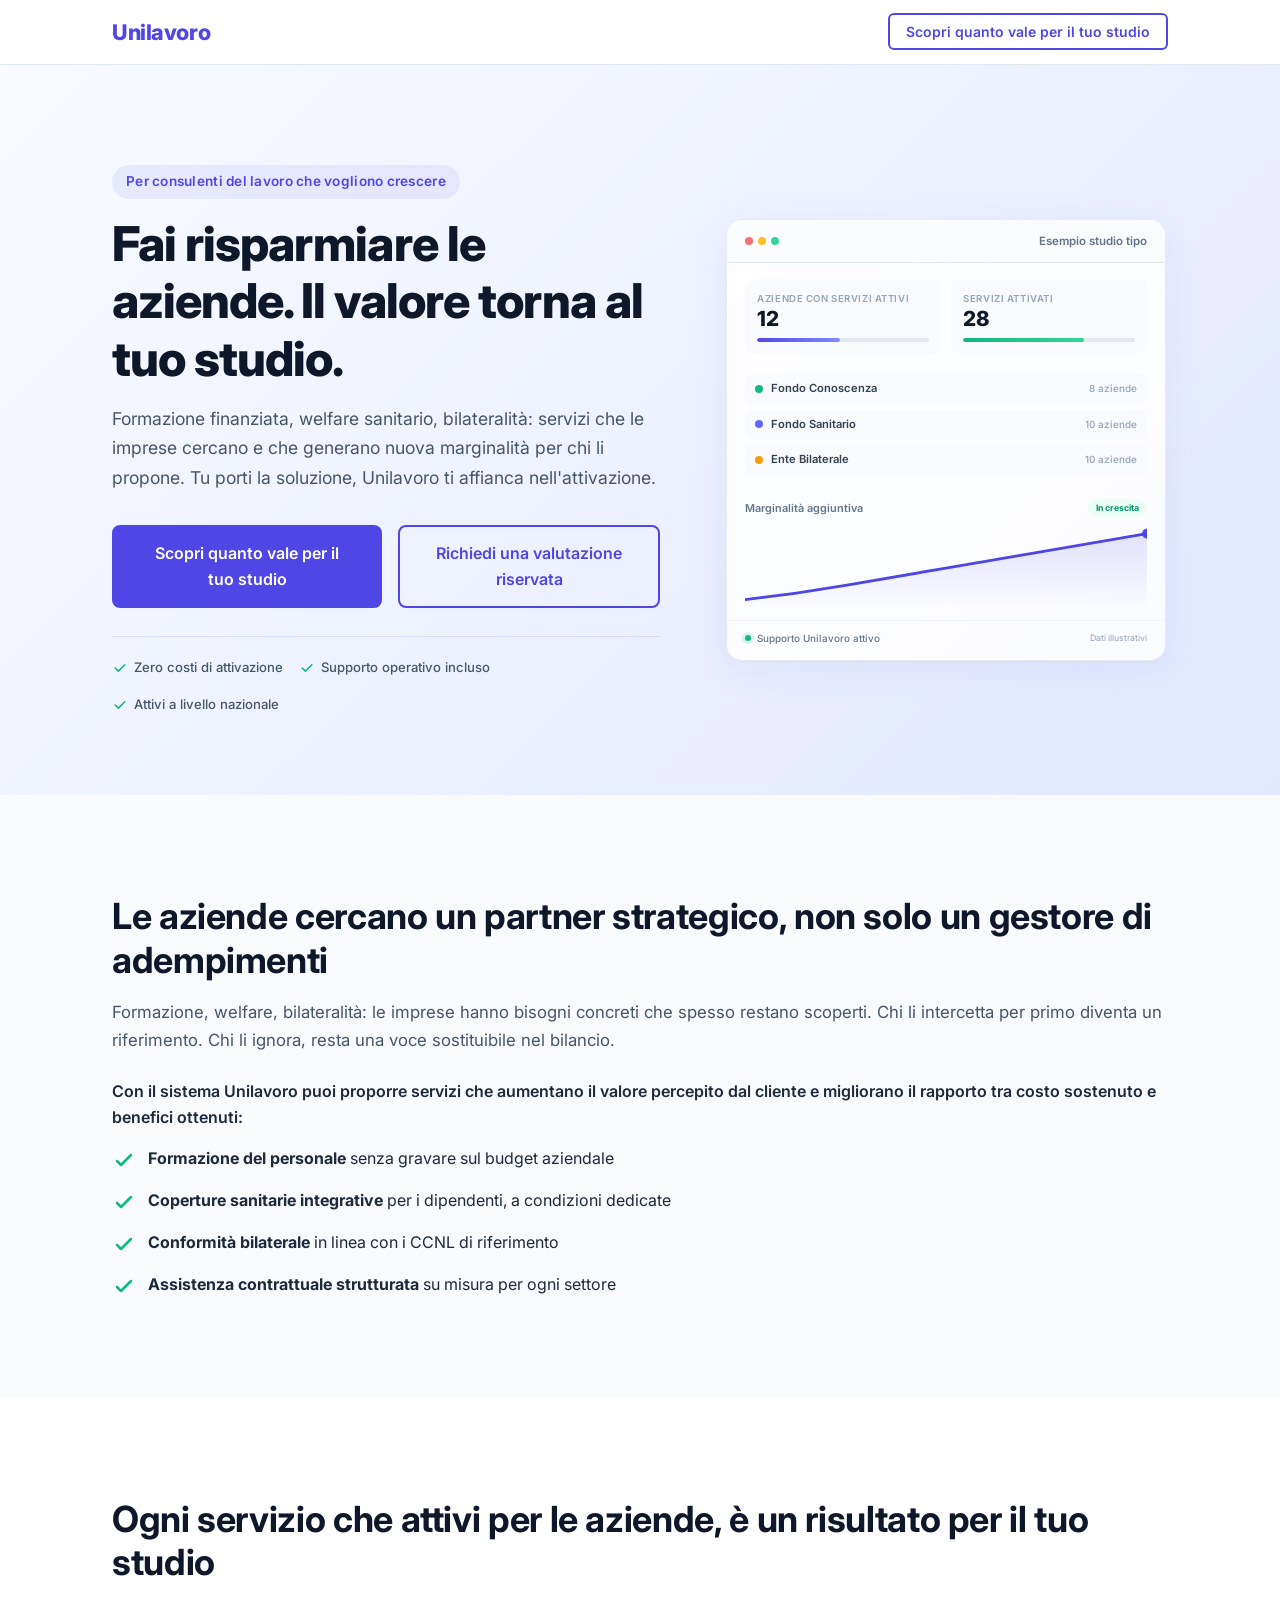
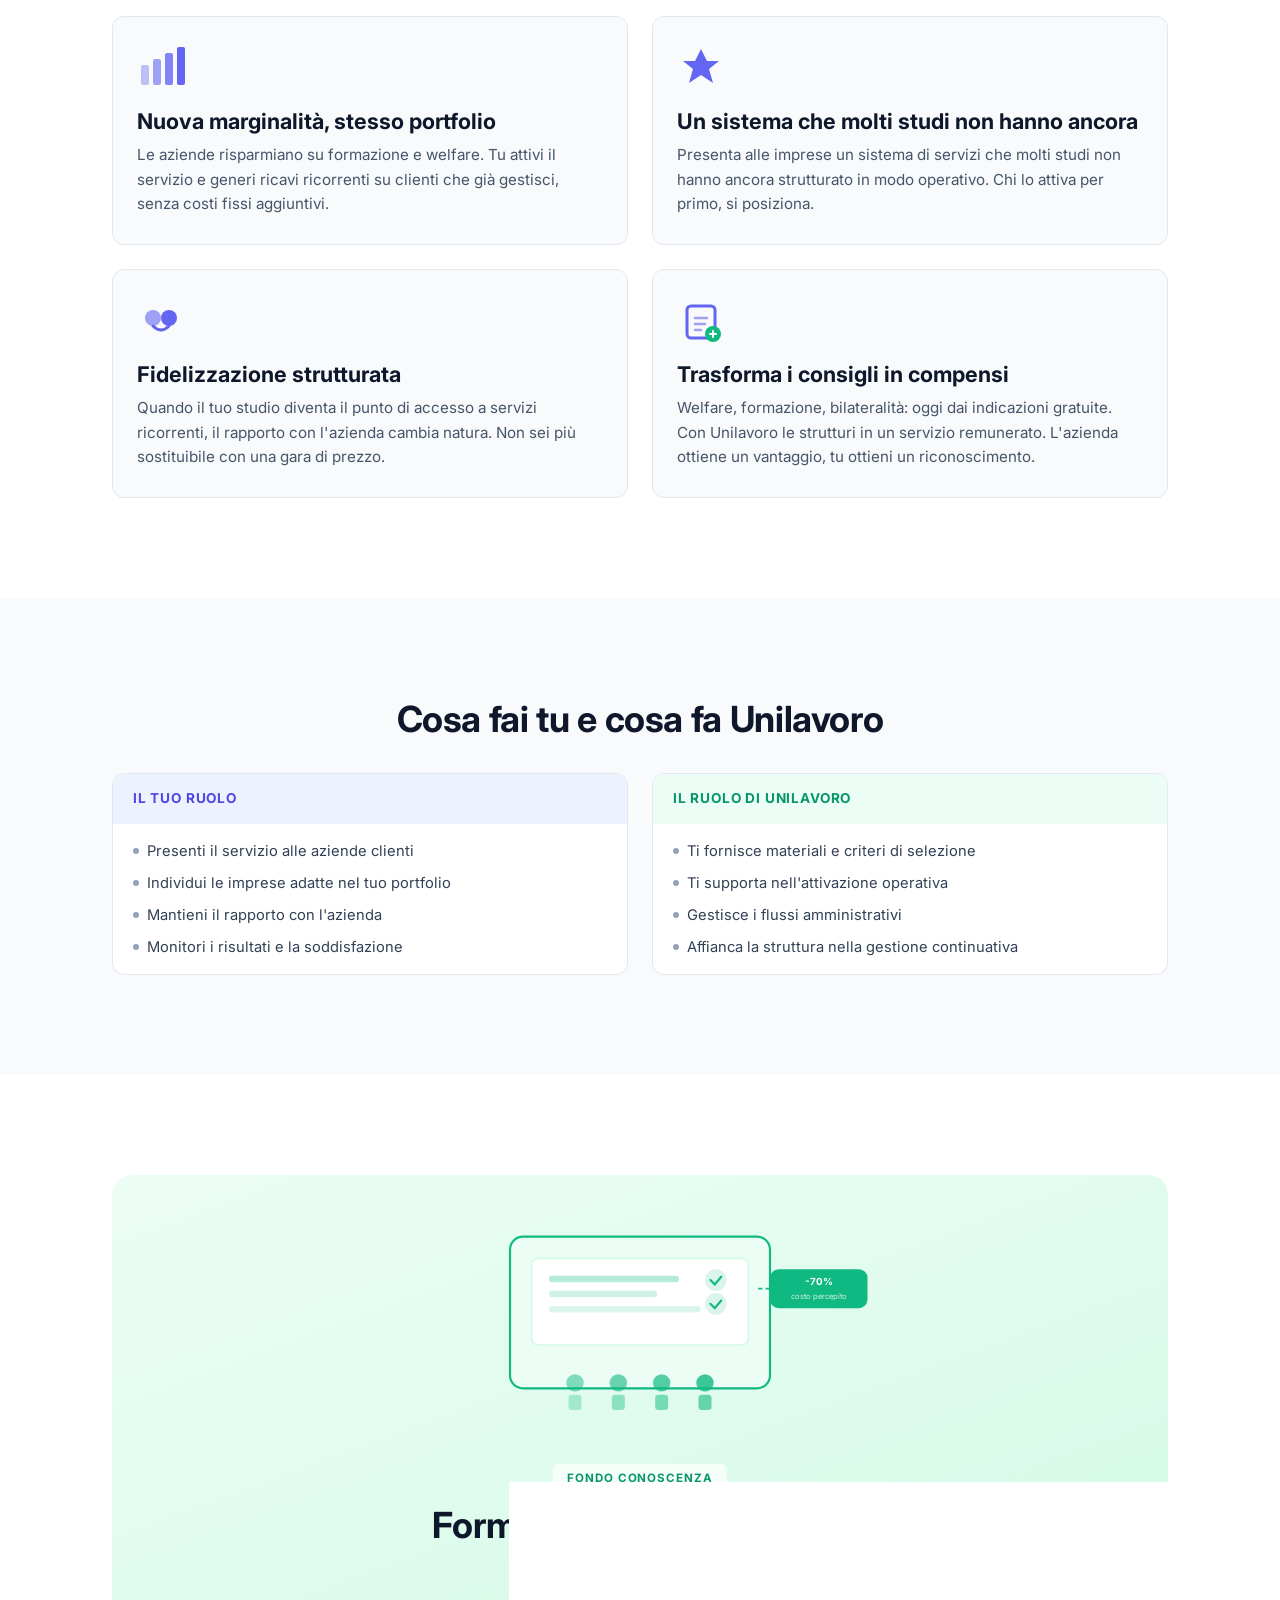
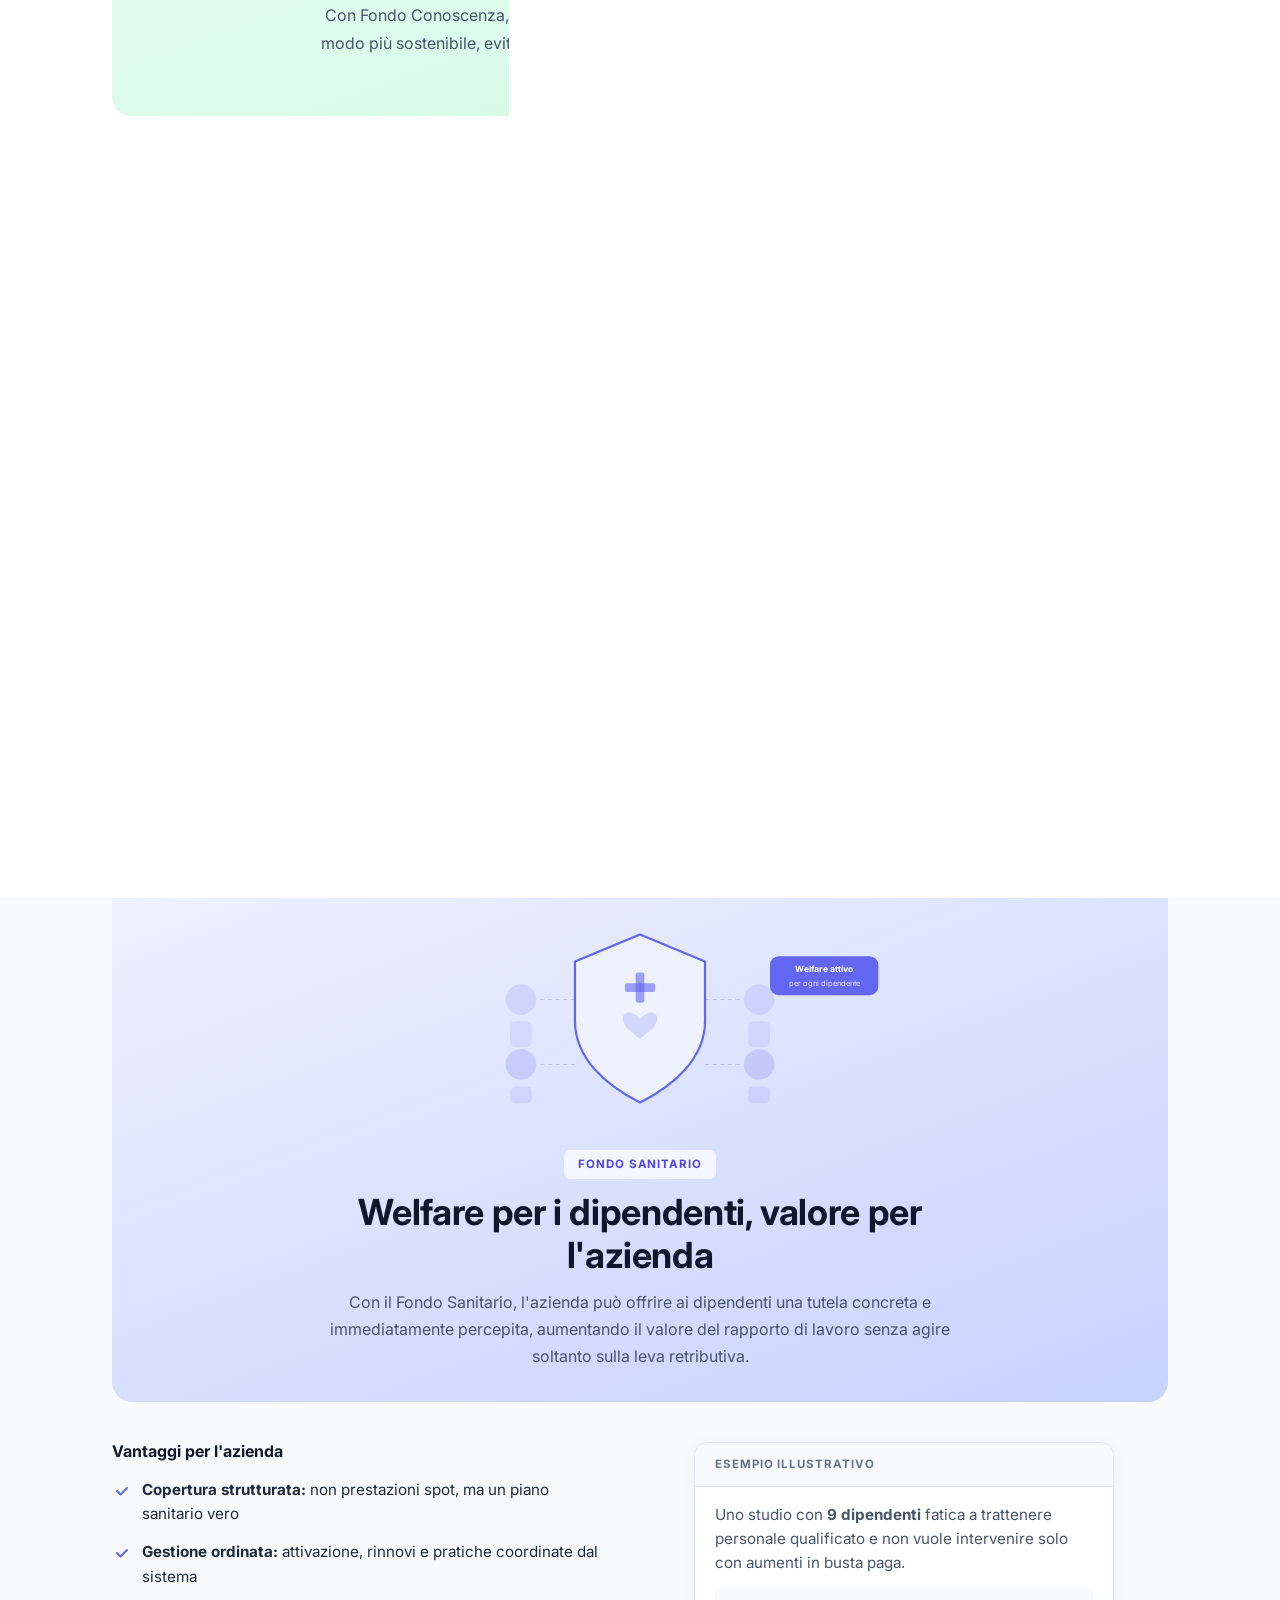
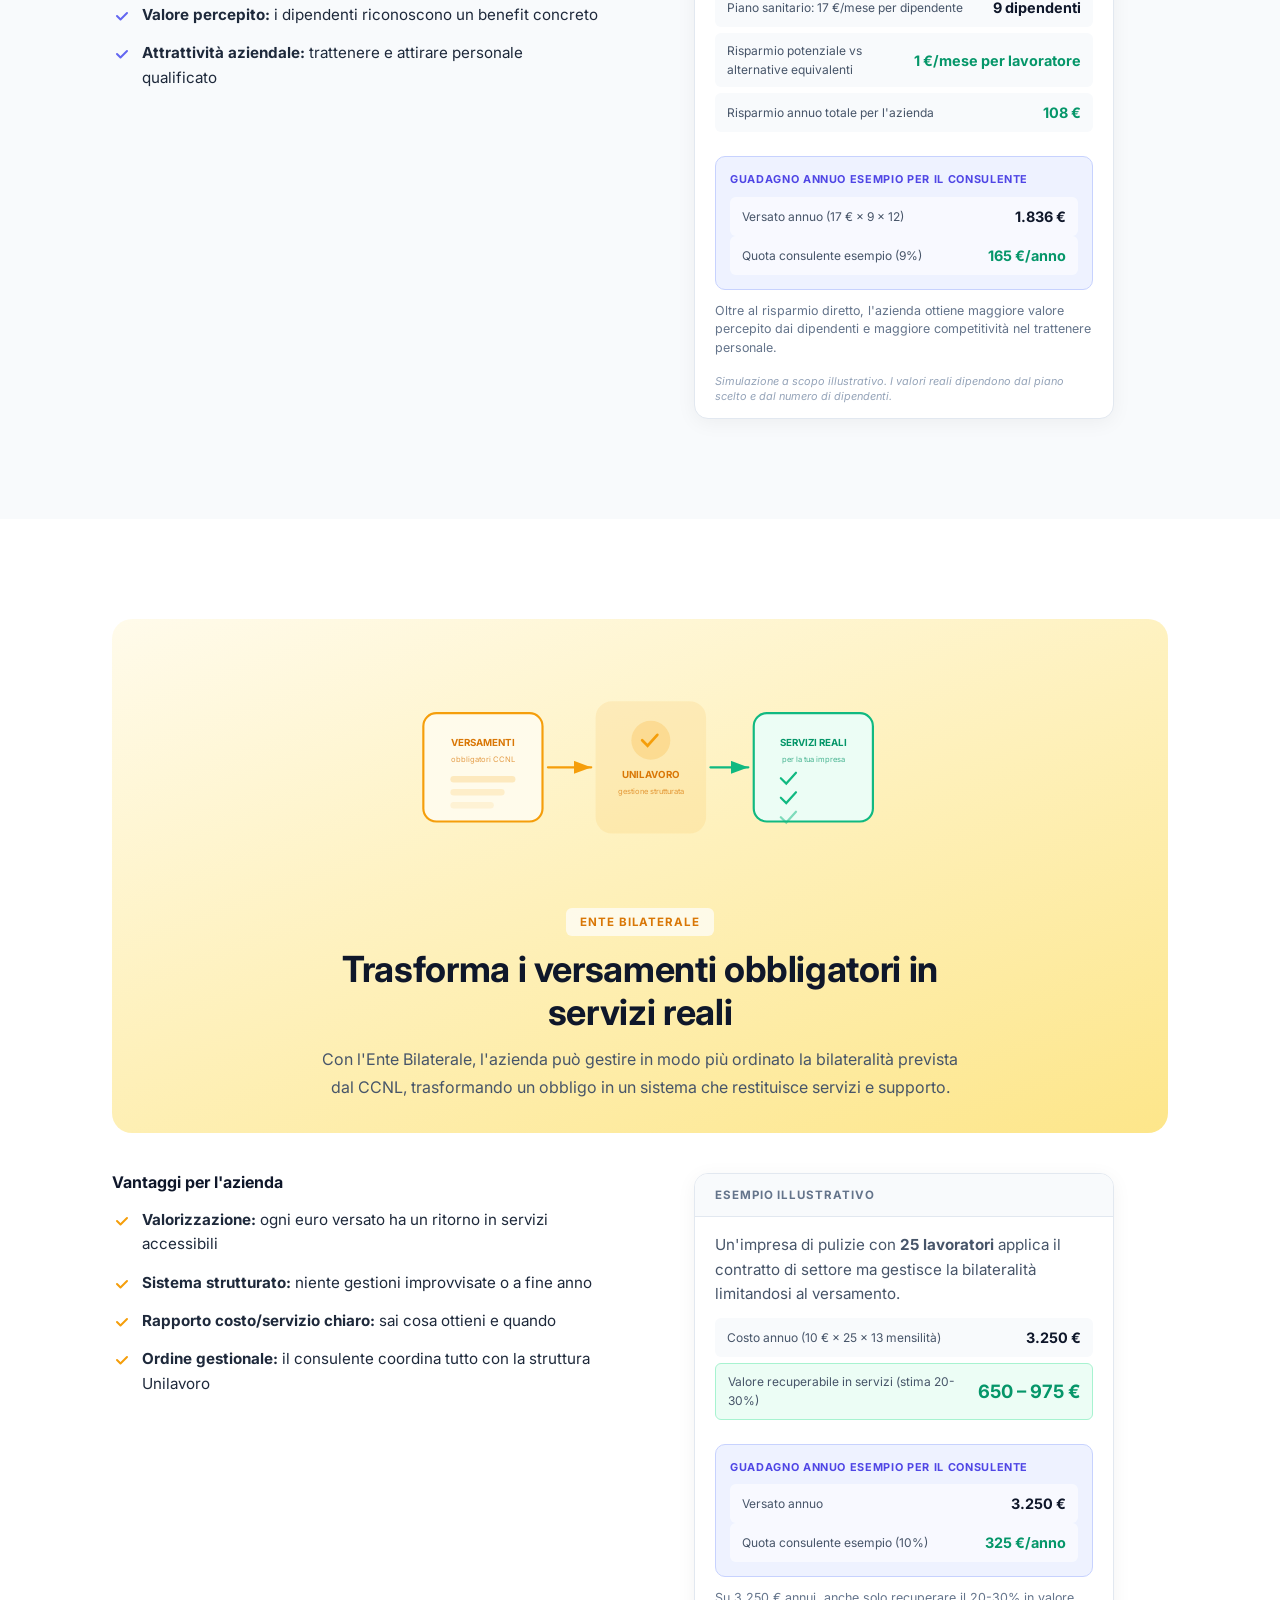
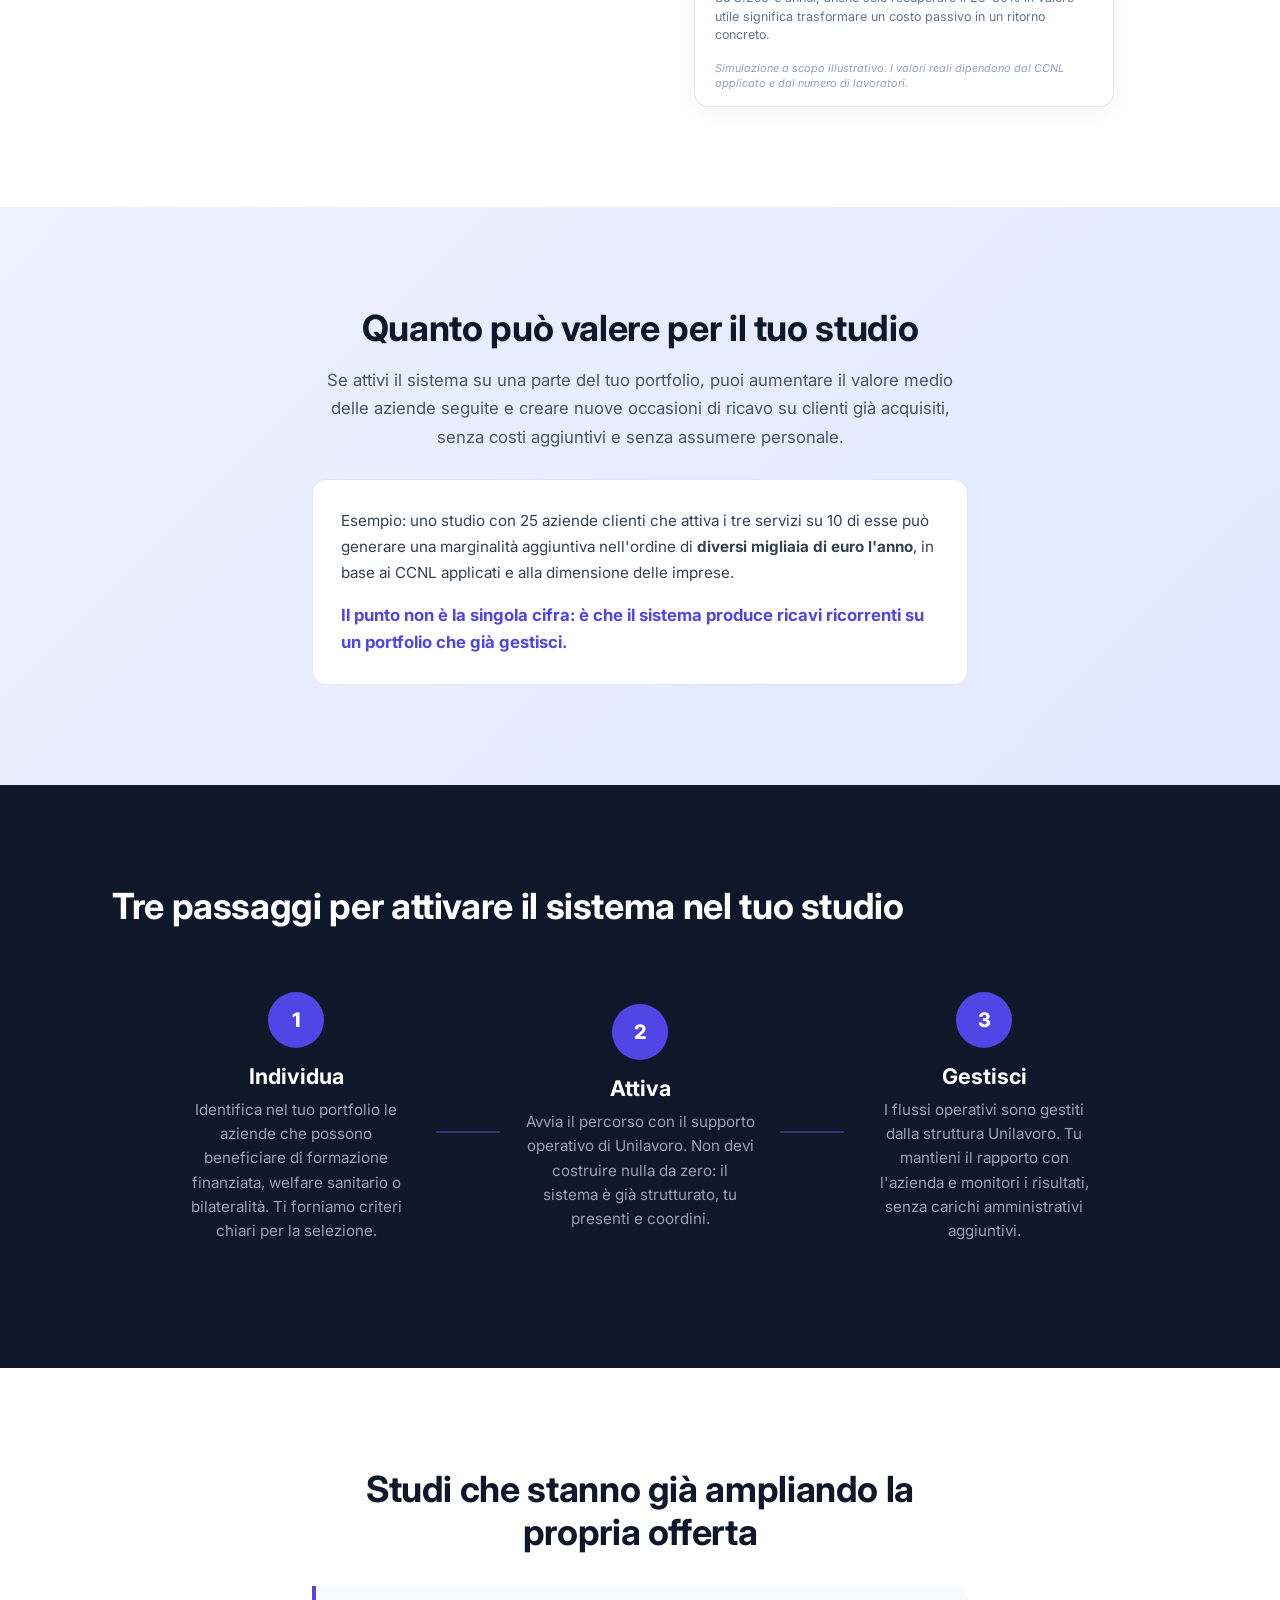
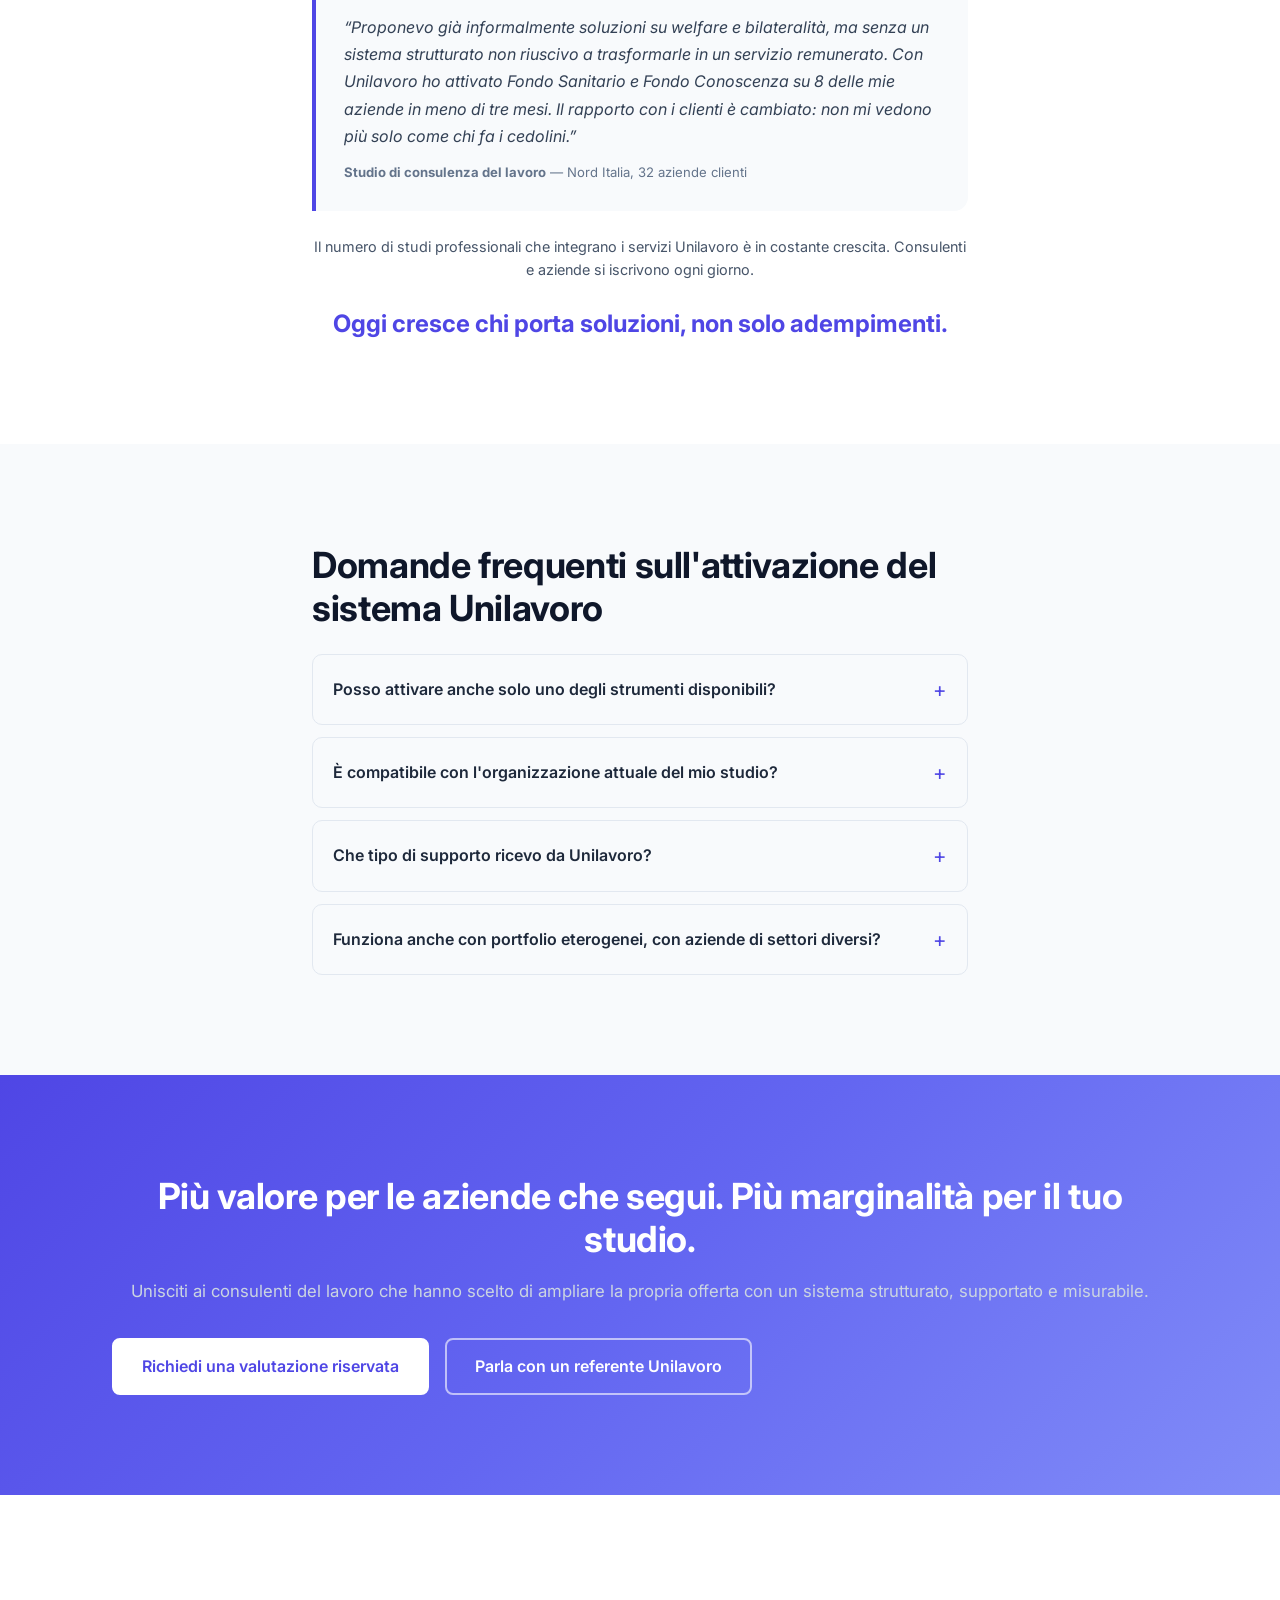
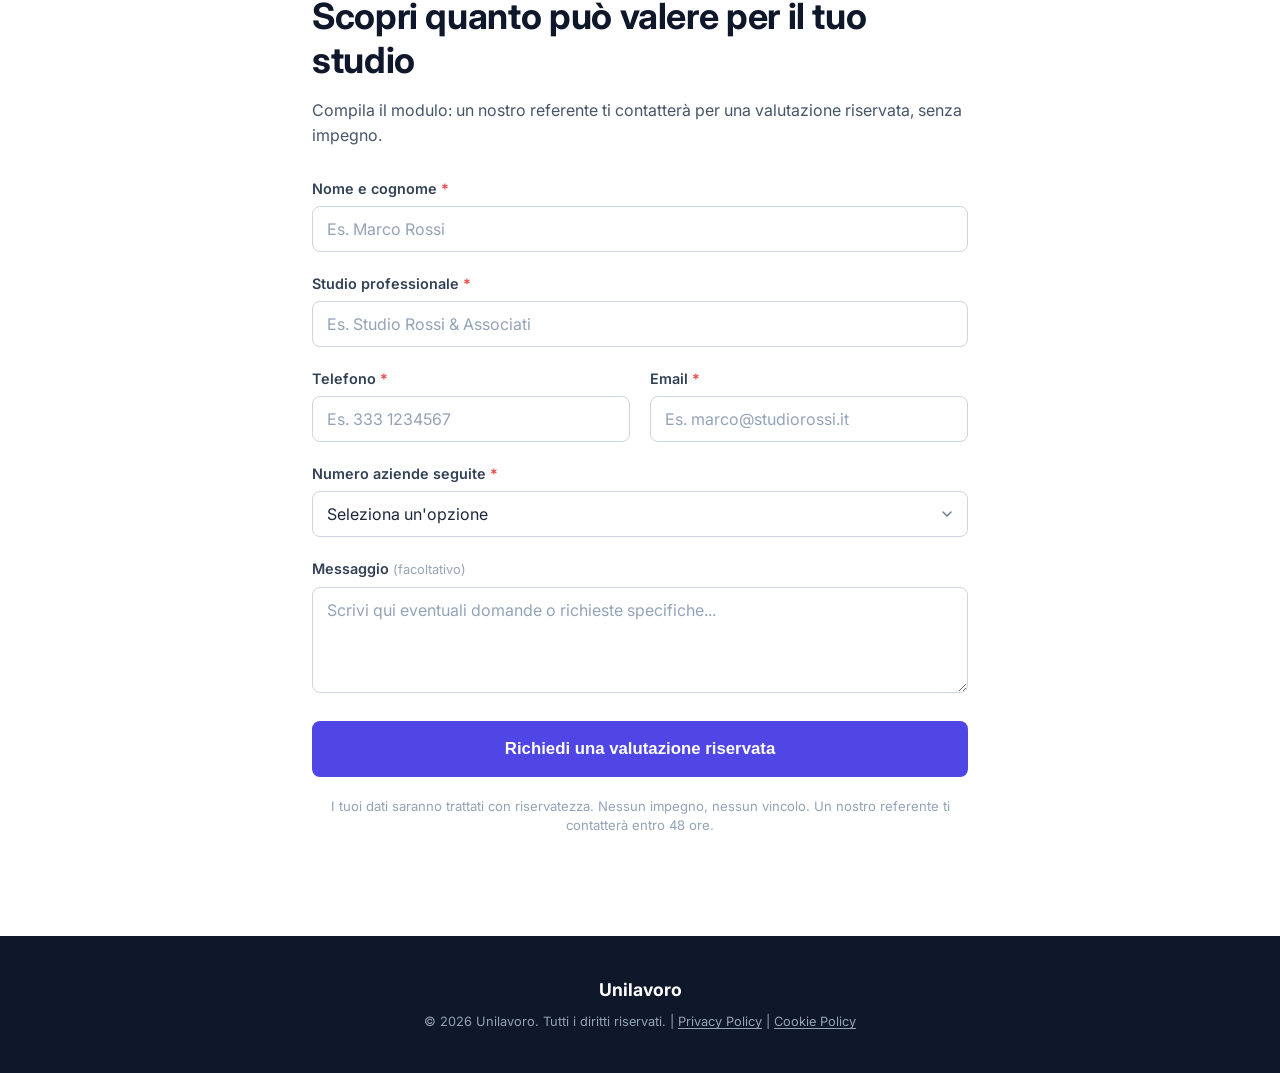
==== commit b3d167f9: "Fondi centrati con illustrazioni grandi, case-card prominenti, attivi nazionali - Sezioni Fondo Cono" ====
--- a/index.html
+++ b/index.html
@@ -92,7 +92,7 @@
           </span>
           <span class="trust-item">
             <svg viewBox="0 0 20 20" fill="none" aria-hidden="true"><path d="M16.707 5.293a1 1 0 010 1.414l-8 8a1 1 0 01-1.414 0l-4-4a1 1 0 011.414-1.414L8 12.586l7.293-7.293a1 1 0 011.414 0z" fill="#10B981"/></svg>
-            Consulenti e aziende si iscrivono ogni giorno
+            Attivi a livello nazionale
           </span>
         </div>
       </div>
@@ -245,14 +245,50 @@
     </div>
   </section>
 
-  <!-- ========== 5. FONDO CONOSCENZA — Caso concreto ========== -->
+  <!-- ========== 5. FONDO CONOSCENZA ========== -->
   <section id="fondo-conoscenza" class="section section--white reveal" aria-labelledby="fc-heading">
     <div class="container">
-      <div class="tool-section">
-        <div class="tool-content">
-          <div class="tool-badge tool-badge--emerald">Fondo Conoscenza</div>
-          <h2 id="fc-heading">Formazione aziendale più sostenibile</h2>
-          <p class="tool-intro">Con Fondo Conoscenza, l'azienda può programmare la formazione dei dipendenti in modo più sostenibile, evitando che l'aggiornamento del personale venga continuamente rinviato per ragioni di costo. La formazione smette di essere una spesa extra da rimandare e diventa uno strumento concreto.</p>
+      <!-- Illustrazione grande centrata -->
+      <div class="fund-hero fund-hero--emerald">
+        <div class="fund-illustration">
+          <svg viewBox="0 0 480 200" fill="none" aria-hidden="true">
+            <!-- Aula/schermo -->
+            <rect x="120" y="20" width="240" height="140" rx="12" fill="#ecfdf5" stroke="#10b981" stroke-width="2"/>
+            <rect x="140" y="40" width="200" height="80" rx="6" fill="white" stroke="#d1fae5" stroke-width="1.5"/>
+            <!-- Righe di testo nel "corso" -->
+            <rect x="156" y="56" width="120" height="6" rx="3" fill="#10b981" opacity="0.3"/>
+            <rect x="156" y="70" width="100" height="6" rx="3" fill="#10b981" opacity="0.2"/>
+            <rect x="156" y="84" width="140" height="6" rx="3" fill="#10b981" opacity="0.15"/>
+            <!-- Check di completamento -->
+            <circle cx="310" cy="60" r="10" fill="#10b981" opacity="0.15"/>
+            <path d="M305 60l4 4 6-7" stroke="#10b981" stroke-width="2" stroke-linecap="round"/>
+            <circle cx="310" cy="82" r="10" fill="#10b981" opacity="0.15"/>
+            <path d="M305 82l4 4 6-7" stroke="#10b981" stroke-width="2" stroke-linecap="round"/>
+            <!-- Persone stilizzate -->
+            <circle cx="180" cy="155" r="8" fill="#10b981" opacity="0.5"/>
+            <rect x="174" y="166" width="12" height="14" rx="3" fill="#10b981" opacity="0.3"/>
+            <circle cx="220" cy="155" r="8" fill="#10b981" opacity="0.6"/>
+            <rect x="214" y="166" width="12" height="14" rx="3" fill="#10b981" opacity="0.4"/>
+            <circle cx="260" cy="155" r="8" fill="#10b981" opacity="0.7"/>
+            <rect x="254" y="166" width="12" height="14" rx="3" fill="#10b981" opacity="0.5"/>
+            <circle cx="300" cy="155" r="8" fill="#10b981" opacity="0.8"/>
+            <rect x="294" y="166" width="12" height="14" rx="3" fill="#10b981" opacity="0.6"/>
+            <!-- Badge risparmio -->
+            <rect x="360" y="50" width="90" height="36" rx="8" fill="#10b981"/>
+            <text x="405" y="65" text-anchor="middle" fill="white" font-size="9" font-weight="700" font-family="Inter, sans-serif">-70%</text>
+            <text x="405" y="78" text-anchor="middle" fill="white" font-size="7" font-family="Inter, sans-serif" opacity="0.8">costo percepito</text>
+            <!-- Freccia dal badge -->
+            <path d="M360 68 L348 68" stroke="#10b981" stroke-width="1.5" stroke-dasharray="4 3"/>
+          </svg>
+        </div>
+        <div class="fund-badge-label">Fondo Conoscenza</div>
+        <h2 id="fc-heading" class="fund-title">Formazione aziendale più sostenibile</h2>
+        <p class="fund-subtitle">Con Fondo Conoscenza, l'azienda può programmare la formazione dei dipendenti in modo più sostenibile, evitando che l'aggiornamento venga continuamente rinviato per ragioni di costo.</p>
+      </div>
+      <!-- Contenuto + Case card -->
+      <div class="fund-body">
+        <div class="fund-features">
+          <h3 class="fund-features-title">Vantaggi per l'azienda</h3>
           <ul class="tool-list">
             <li><svg class="tool-check" viewBox="0 0 20 20" fill="none" aria-hidden="true"><path d="M5 10l3.5 3.5L15 7" stroke="#10B981" stroke-width="2" stroke-linecap="round" stroke-linejoin="round"/></svg><span><strong>Programmazione reale:</strong> percorsi formativi su misura, non corsi generici</span></li>
             <li><svg class="tool-check" viewBox="0 0 20 20" fill="none" aria-hidden="true"><path d="M5 10l3.5 3.5L15 7" stroke="#10B981" stroke-width="2" stroke-linecap="round" stroke-linejoin="round"/></svg><span><strong>Costo percepito ridotto:</strong> le risorse per la formazione ci sono già, vanno attivate</span></li>
@@ -260,34 +296,19 @@
             <li><svg class="tool-check" viewBox="0 0 20 20" fill="none" aria-hidden="true"><path d="M5 10l3.5 3.5L15 7" stroke="#10B981" stroke-width="2" stroke-linecap="round" stroke-linejoin="round"/></svg><span><strong>Utilizzo effettivo:</strong> niente fondi che restano fermi o inutilizzati</span></li>
           </ul>
         </div>
-        <div class="tool-case">
-          <div class="case-card">
+        <div class="fund-case">
+          <div class="case-card case-card--large">
             <div class="case-header">Esempio illustrativo</div>
-            <p class="case-scenario">Un'azienda di logistica con 18 dipendenti vuole aggiornare il personale su gestione documentale, sicurezza operativa e strumenti digitali.</p>
+            <p class="case-scenario">Un'azienda di logistica con <strong>18 dipendenti</strong> vuole aggiornare il personale su gestione documentale, sicurezza operativa e strumenti digitali.</p>
             <div class="case-numbers">
-              <div class="case-row">
-                <span class="case-label">Costo formazione senza supporto strutturato</span>
-                <span class="case-val case-val--red">4.800 &euro;</span>
-              </div>
-              <div class="case-row">
-                <span class="case-label">Costo netto percepito con percorso tramite fondo</span>
-                <span class="case-val case-val--green">1.500 &euro;</span>
-              </div>
-              <div class="case-row case-row--highlight">
-                <span class="case-label">Beneficio economico potenziale per l'azienda</span>
-                <span class="case-val case-val--big">3.300 &euro;</span>
-              </div>
+              <div class="case-row"><span class="case-label">Costo formazione senza supporto strutturato</span><span class="case-val case-val--red">4.800 &euro;</span></div>
+              <div class="case-row"><span class="case-label">Costo netto percepito con percorso tramite fondo</span><span class="case-val case-val--green">1.500 &euro;</span></div>
+              <div class="case-row case-row--highlight"><span class="case-label">Beneficio economico potenziale per l'azienda</span><span class="case-val case-val--big">3.300 &euro;</span></div>
             </div>
             <div class="case-consulente">
               <span class="case-consulente-label">Guadagno annuo esempio per il consulente</span>
-              <div class="case-row">
-                <span class="case-label">Versato annuo collegato al fondo</span>
-                <span class="case-val">3.000 &euro;</span>
-              </div>
-              <div class="case-row">
-                <span class="case-label">Quota consulente esempio (10%)</span>
-                <span class="case-val case-val--green">300 &euro;/anno</span>
-              </div>
+              <div class="case-row"><span class="case-label">Versato annuo collegato al fondo</span><span class="case-val">3.000 &euro;</span></div>
+              <div class="case-row"><span class="case-label">Quota consulente esempio (10%)</span><span class="case-val case-val--green">300 &euro;/anno</span></div>
             </div>
             <p class="case-disclaimer">Simulazione a scopo illustrativo. I valori reali dipendono dal CCNL, dal numero di dipendenti e dalla tipologia dei percorsi attivati.</p>
           </div>
@@ -296,51 +317,68 @@
     </div>
   </section>
 
-  <!-- ========== 6. FONDO SANITARIO — Caso concreto ========== -->
+  <!-- ========== 6. FONDO SANITARIO ========== -->
   <section id="fondo-sanitario" class="section section--light reveal" aria-labelledby="fs-heading">
     <div class="container">
-      <div class="tool-section tool-section--reverse">
-        <div class="tool-content">
-          <div class="tool-badge tool-badge--indigo">Fondo Sanitario</div>
-          <h2 id="fs-heading">Welfare per i dipendenti, valore per l'azienda</h2>
-          <p class="tool-intro">Con il Fondo Sanitario, l'azienda può offrire ai dipendenti una tutela concreta e immediatamente percepita, aumentando il valore del rapporto di lavoro senza agire soltanto sulla leva retributiva. Un modo semplice per rafforzare il welfare aziendale e migliorare l'attrattività.</p>
+      <div class="fund-hero fund-hero--indigo">
+        <div class="fund-illustration">
+          <svg viewBox="0 0 480 200" fill="none" aria-hidden="true">
+            <!-- Scudo/cuore welfare -->
+            <path d="M240 30 L300 55 V110 C300 145 270 170 240 185 C210 170 180 145 180 110 V55 L240 30Z" fill="#eef2ff" stroke="#6366f1" stroke-width="2"/>
+            <!-- Croce sanitaria -->
+            <rect x="226" y="75" width="28" height="8" rx="2" fill="#6366f1" opacity="0.6"/>
+            <rect x="236" y="65" width="8" height="28" rx="2" fill="#6366f1" opacity="0.6"/>
+            <!-- Cuore piccolo -->
+            <path d="M240 108 C234 100 224 100 224 108 C224 116 240 126 240 126 C240 126 256 116 256 108 C256 100 246 100 240 108Z" fill="#6366f1" opacity="0.2"/>
+            <!-- Persone protette ai lati -->
+            <circle cx="130" cy="90" r="14" fill="#6366f1" opacity="0.15"/>
+            <rect x="120" y="110" width="20" height="24" rx="5" fill="#6366f1" opacity="0.1"/>
+            <circle cx="130" cy="150" r="14" fill="#6366f1" opacity="0.2"/>
+            <rect x="120" y="170" width="20" height="16" rx="5" fill="#6366f1" opacity="0.12"/>
+            <circle cx="350" cy="90" r="14" fill="#6366f1" opacity="0.15"/>
+            <rect x="340" y="110" width="20" height="24" rx="5" fill="#6366f1" opacity="0.1"/>
+            <circle cx="350" cy="150" r="14" fill="#6366f1" opacity="0.2"/>
+            <rect x="340" y="170" width="20" height="16" rx="5" fill="#6366f1" opacity="0.12"/>
+            <!-- Linee connessione scudo-persone -->
+            <path d="M180 90 L145 90" stroke="#6366f1" stroke-width="1" stroke-dasharray="4 3" opacity="0.3"/>
+            <path d="M300 90 L335 90" stroke="#6366f1" stroke-width="1" stroke-dasharray="4 3" opacity="0.3"/>
+            <path d="M180 150 L145 150" stroke="#6366f1" stroke-width="1" stroke-dasharray="4 3" opacity="0.3"/>
+            <path d="M300 150 L335 150" stroke="#6366f1" stroke-width="1" stroke-dasharray="4 3" opacity="0.3"/>
+            <!-- Badge valore -->
+            <rect x="360" y="50" width="100" height="36" rx="8" fill="#6366f1"/>
+            <text x="410" y="65" text-anchor="middle" fill="white" font-size="8" font-weight="700" font-family="Inter, sans-serif">Welfare attivo</text>
+            <text x="410" y="78" text-anchor="middle" fill="white" font-size="7" font-family="Inter, sans-serif" opacity="0.8">per ogni dipendente</text>
+          </svg>
+        </div>
+        <div class="fund-badge-label fund-badge-label--indigo">Fondo Sanitario</div>
+        <h2 id="fs-heading" class="fund-title">Welfare per i dipendenti, valore per l'azienda</h2>
+        <p class="fund-subtitle">Con il Fondo Sanitario, l'azienda può offrire ai dipendenti una tutela concreta e immediatamente percepita, aumentando il valore del rapporto di lavoro senza agire soltanto sulla leva retributiva.</p>
+      </div>
+      <div class="fund-body">
+        <div class="fund-features">
+          <h3 class="fund-features-title">Vantaggi per l'azienda</h3>
           <ul class="tool-list">
             <li><svg class="tool-check" viewBox="0 0 20 20" fill="none" aria-hidden="true"><path d="M5 10l3.5 3.5L15 7" stroke="#6366F1" stroke-width="2" stroke-linecap="round" stroke-linejoin="round"/></svg><span><strong>Copertura strutturata:</strong> non prestazioni spot, ma un piano sanitario vero</span></li>
             <li><svg class="tool-check" viewBox="0 0 20 20" fill="none" aria-hidden="true"><path d="M5 10l3.5 3.5L15 7" stroke="#6366F1" stroke-width="2" stroke-linecap="round" stroke-linejoin="round"/></svg><span><strong>Gestione ordinata:</strong> attivazione, rinnovi e pratiche coordinate dal sistema</span></li>
-            <li><svg class="tool-check" viewBox="0 0 20 20" fill="none" aria-hidden="true"><path d="M5 10l3.5 3.5L15 7" stroke="#6366F1" stroke-width="2" stroke-linecap="round" stroke-linejoin="round"/></svg><span><strong>Valore percepito:</strong> i dipendenti riconoscono un benefit concreto, non un numero in busta</span></li>
-            <li><svg class="tool-check" viewBox="0 0 20 20" fill="none" aria-hidden="true"><path d="M5 10l3.5 3.5L15 7" stroke="#6366F1" stroke-width="2" stroke-linecap="round" stroke-linejoin="round"/></svg><span><strong>Attrattività aziendale:</strong> trattenere e attirare personale qualificato diventa più facile</span></li>
+            <li><svg class="tool-check" viewBox="0 0 20 20" fill="none" aria-hidden="true"><path d="M5 10l3.5 3.5L15 7" stroke="#6366F1" stroke-width="2" stroke-linecap="round" stroke-linejoin="round"/></svg><span><strong>Valore percepito:</strong> i dipendenti riconoscono un benefit concreto</span></li>
+            <li><svg class="tool-check" viewBox="0 0 20 20" fill="none" aria-hidden="true"><path d="M5 10l3.5 3.5L15 7" stroke="#6366F1" stroke-width="2" stroke-linecap="round" stroke-linejoin="round"/></svg><span><strong>Attrattività aziendale:</strong> trattenere e attirare personale qualificato</span></li>
           </ul>
         </div>
-        <div class="tool-case">
-          <div class="case-card">
+        <div class="fund-case">
+          <div class="case-card case-card--large">
             <div class="case-header">Esempio illustrativo</div>
-            <p class="case-scenario">Uno studio professionale con 9 dipendenti fatica a trattenere personale qualificato e non vuole intervenire solo con aumenti in busta paga.</p>
+            <p class="case-scenario">Uno studio con <strong>9 dipendenti</strong> fatica a trattenere personale qualificato e non vuole intervenire solo con aumenti in busta paga.</p>
             <div class="case-numbers">
-              <div class="case-row">
-                <span class="case-label">Piano sanitario: 17 &euro;/mese per dipendente</span>
-                <span class="case-val">9 dipendenti</span>
-              </div>
-              <div class="case-row">
-                <span class="case-label">Risparmio potenziale vs alternative</span>
-                <span class="case-val case-val--green">1 &euro;/mese per lavoratore</span>
-              </div>
-              <div class="case-row">
-                <span class="case-label">Risparmio annuo totale per l'azienda</span>
-                <span class="case-val case-val--green">108 &euro;</span>
-              </div>
+              <div class="case-row"><span class="case-label">Piano sanitario: 17 &euro;/mese per dipendente</span><span class="case-val">9 dipendenti</span></div>
+              <div class="case-row"><span class="case-label">Risparmio potenziale vs alternative equivalenti</span><span class="case-val case-val--green">1 &euro;/mese per lavoratore</span></div>
+              <div class="case-row"><span class="case-label">Risparmio annuo totale per l'azienda</span><span class="case-val case-val--green">108 &euro;</span></div>
             </div>
             <div class="case-consulente">
               <span class="case-consulente-label">Guadagno annuo esempio per il consulente</span>
-              <div class="case-row">
-                <span class="case-label">Versato annuo (17 &euro; &times; 9 &times; 12)</span>
-                <span class="case-val">1.836 &euro;</span>
-              </div>
-              <div class="case-row">
-                <span class="case-label">Quota consulente esempio (9%)</span>
-                <span class="case-val case-val--green">165 &euro;/anno</span>
-              </div>
-            </div>
-            <p class="case-extra">Oltre al risparmio diretto, l'azienda ottiene maggiore valore percepito dai dipendenti, miglioramento del welfare e maggiore competitività nel trattenere personale.</p>
+              <div class="case-row"><span class="case-label">Versato annuo (17 &euro; &times; 9 &times; 12)</span><span class="case-val">1.836 &euro;</span></div>
+              <div class="case-row"><span class="case-label">Quota consulente esempio (9%)</span><span class="case-val case-val--green">165 &euro;/anno</span></div>
+            </div>
+            <p class="case-extra">Oltre al risparmio diretto, l'azienda ottiene maggiore valore percepito dai dipendenti e maggiore competitività nel trattenere personale.</p>
             <p class="case-disclaimer">Simulazione a scopo illustrativo. I valori reali dipendono dal piano scelto e dal numero di dipendenti.</p>
           </div>
         </div>
@@ -348,14 +386,48 @@
     </div>
   </section>
 
-  <!-- ========== 7. ENTE BILATERALE — Caso concreto ========== -->
+  <!-- ========== 7. ENTE BILATERALE ========== -->
   <section id="ente-bilaterale" class="section section--white reveal" aria-labelledby="eb-heading">
     <div class="container">
-      <div class="tool-section">
-        <div class="tool-content">
-          <div class="tool-badge tool-badge--amber">Ente Bilaterale</div>
-          <h2 id="eb-heading">Trasforma i versamenti obbligatori in servizi reali</h2>
-          <p class="tool-intro">Con l'Ente Bilaterale, l'azienda può gestire in modo più ordinato la bilateralità prevista dal CCNL, riducendo il rischio di scoperture e trasformando un obbligo in un sistema che restituisce servizi e supporto. Non solo conformità, ma anche maggiore utilità rispetto a ciò che l'impresa versa.</p>
+      <div class="fund-hero fund-hero--amber">
+        <div class="fund-illustration">
+          <svg viewBox="0 0 480 200" fill="none" aria-hidden="true">
+            <!-- Flusso: Versamenti -> Sistema -> Servizi -->
+            <!-- Blocco Versamenti -->
+            <rect x="40" y="50" width="110" height="100" rx="12" fill="#fffbeb" stroke="#f59e0b" stroke-width="2"/>
+            <text x="95" y="80" text-anchor="middle" fill="#d97706" font-size="9" font-weight="700" font-family="Inter, sans-serif">VERSAMENTI</text>
+            <text x="95" y="95" text-anchor="middle" fill="#d97706" font-size="7" font-family="Inter, sans-serif" opacity="0.7">obbligatori CCNL</text>
+            <rect x="65" y="108" width="60" height="6" rx="3" fill="#f59e0b" opacity="0.2"/>
+            <rect x="65" y="120" width="50" height="6" rx="3" fill="#f59e0b" opacity="0.15"/>
+            <rect x="65" y="132" width="40" height="6" rx="3" fill="#f59e0b" opacity="0.1"/>
+            <!-- Freccia 1 -->
+            <path d="M155 100 L195 100" stroke="#f59e0b" stroke-width="2" stroke-linecap="round" marker-end="url(#arrowAmber)"/>
+            <defs><marker id="arrowAmber" markerWidth="8" markerHeight="6" refX="8" refY="3" orient="auto"><path d="M0 0 L8 3 L0 6Z" fill="#f59e0b"/></marker></defs>
+            <!-- Blocco Unilavoro -->
+            <rect x="200" y="40" width="100" height="120" rx="14" fill="#f59e0b" opacity="0.1" stroke="#f59e0b" stroke-width="2"/>
+            <circle cx="250" cy="75" r="18" fill="#f59e0b" opacity="0.2"/>
+            <path d="M242 75l5 5 9-10" stroke="#f59e0b" stroke-width="2.5" stroke-linecap="round"/>
+            <text x="250" y="110" text-anchor="middle" fill="#d97706" font-size="9" font-weight="700" font-family="Inter, sans-serif">UNILAVORO</text>
+            <text x="250" y="125" text-anchor="middle" fill="#d97706" font-size="7" font-family="Inter, sans-serif" opacity="0.7">gestione strutturata</text>
+            <!-- Freccia 2 -->
+            <path d="M305 100 L340 100" stroke="#10b981" stroke-width="2" stroke-linecap="round" marker-end="url(#arrowGreen2)"/>
+            <defs><marker id="arrowGreen2" markerWidth="8" markerHeight="6" refX="8" refY="3" orient="auto"><path d="M0 0 L8 3 L0 6Z" fill="#10b981"/></marker></defs>
+            <!-- Blocco Servizi -->
+            <rect x="345" y="50" width="110" height="100" rx="12" fill="#ecfdf5" stroke="#10b981" stroke-width="2"/>
+            <text x="400" y="80" text-anchor="middle" fill="#059669" font-size="9" font-weight="700" font-family="Inter, sans-serif">SERVIZI REALI</text>
+            <text x="400" y="95" text-anchor="middle" fill="#059669" font-size="7" font-family="Inter, sans-serif" opacity="0.7">per la tua impresa</text>
+            <path d="M370 110l5 5 9-10" stroke="#10b981" stroke-width="2" stroke-linecap="round"/>
+            <path d="M370 128l5 5 9-10" stroke="#10b981" stroke-width="2" stroke-linecap="round"/>
+            <path d="M370 146l5 5 9-10" stroke="#10b981" stroke-width="2" stroke-linecap="round" opacity="0.5"/>
+          </svg>
+        </div>
+        <div class="fund-badge-label fund-badge-label--amber">Ente Bilaterale</div>
+        <h2 id="eb-heading" class="fund-title">Trasforma i versamenti obbligatori in servizi reali</h2>
+        <p class="fund-subtitle">Con l'Ente Bilaterale, l'azienda può gestire in modo più ordinato la bilateralità prevista dal CCNL, trasformando un obbligo in un sistema che restituisce servizi e supporto.</p>
+      </div>
+      <div class="fund-body">
+        <div class="fund-features">
+          <h3 class="fund-features-title">Vantaggi per l'azienda</h3>
           <ul class="tool-list">
             <li><svg class="tool-check" viewBox="0 0 20 20" fill="none" aria-hidden="true"><path d="M5 10l3.5 3.5L15 7" stroke="#F59E0B" stroke-width="2" stroke-linecap="round" stroke-linejoin="round"/></svg><span><strong>Valorizzazione:</strong> ogni euro versato ha un ritorno in servizi accessibili</span></li>
             <li><svg class="tool-check" viewBox="0 0 20 20" fill="none" aria-hidden="true"><path d="M5 10l3.5 3.5L15 7" stroke="#F59E0B" stroke-width="2" stroke-linecap="round" stroke-linejoin="round"/></svg><span><strong>Sistema strutturato:</strong> niente gestioni improvvisate o a fine anno</span></li>
@@ -363,32 +435,20 @@
             <li><svg class="tool-check" viewBox="0 0 20 20" fill="none" aria-hidden="true"><path d="M5 10l3.5 3.5L15 7" stroke="#F59E0B" stroke-width="2" stroke-linecap="round" stroke-linejoin="round"/></svg><span><strong>Ordine gestionale:</strong> il consulente coordina tutto con la struttura Unilavoro</span></li>
           </ul>
         </div>
-        <div class="tool-case">
-          <div class="case-card">
+        <div class="fund-case">
+          <div class="case-card case-card--large">
             <div class="case-header">Esempio illustrativo</div>
-            <p class="case-scenario">Un'impresa di pulizie con 25 lavoratori applica il contratto di settore ma gestisce la bilateralità in modo poco consapevole, limitandosi al versamento.</p>
+            <p class="case-scenario">Un'impresa di pulizie con <strong>25 lavoratori</strong> applica il contratto di settore ma gestisce la bilateralità limitandosi al versamento.</p>
             <div class="case-numbers">
-              <div class="case-row">
-                <span class="case-label">Costo annuo (10 &euro; &times; 25 &times; 13 mensilità)</span>
-                <span class="case-val">3.250 &euro;</span>
-              </div>
-              <div class="case-row">
-                <span class="case-label">Valore recuperabile (stima 20-30%)</span>
-                <span class="case-val case-val--green">650 – 975 &euro;</span>
-              </div>
+              <div class="case-row"><span class="case-label">Costo annuo (10 &euro; &times; 25 &times; 13 mensilità)</span><span class="case-val">3.250 &euro;</span></div>
+              <div class="case-row case-row--highlight"><span class="case-label">Valore recuperabile in servizi (stima 20-30%)</span><span class="case-val case-val--big">650 – 975 &euro;</span></div>
             </div>
             <div class="case-consulente">
               <span class="case-consulente-label">Guadagno annuo esempio per il consulente</span>
-              <div class="case-row">
-                <span class="case-label">Versato annuo</span>
-                <span class="case-val">3.250 &euro;</span>
-              </div>
-              <div class="case-row">
-                <span class="case-label">Quota consulente esempio (10%)</span>
-                <span class="case-val case-val--green">325 &euro;/anno</span>
-              </div>
-            </div>
-            <p class="case-extra">Su 3.250 &euro; annui, anche solo recuperare il 20-30% in valore utile tra servizi, supporto e migliore gestione significa trasformare un costo passivo in un ritorno concreto.</p>
+              <div class="case-row"><span class="case-label">Versato annuo</span><span class="case-val">3.250 &euro;</span></div>
+              <div class="case-row"><span class="case-label">Quota consulente esempio (10%)</span><span class="case-val case-val--green">325 &euro;/anno</span></div>
+            </div>
+            <p class="case-extra">Su 3.250 &euro; annui, anche solo recuperare il 20-30% in valore utile significa trasformare un costo passivo in un ritorno concreto.</p>
             <p class="case-disclaimer">Simulazione a scopo illustrativo. I valori reali dipendono dal CCNL applicato e dal numero di lavoratori.</p>
           </div>
         </div>
--- a/style.css
+++ b/style.css
@@ -600,6 +600,93 @@
 
 .section--accent .section-intro {
   color: #475569;
+}
+
+/* ---------- Fund Hero (centrato, illustrazione grande) ---------- */
+.fund-hero {
+  text-align: center;
+  padding: 40px 20px 32px;
+  border-radius: 20px;
+  margin-bottom: 40px;
+}
+
+.fund-hero--emerald { background: linear-gradient(160deg, #ecfdf5 0%, #d1fae5 100%); }
+.fund-hero--indigo { background: linear-gradient(160deg, #eef2ff 0%, #c7d2fe 100%); }
+.fund-hero--amber { background: linear-gradient(160deg, #fffbeb 0%, #fde68a 100%); }
+
+.fund-illustration {
+  max-width: 520px;
+  margin: 0 auto 24px;
+}
+
+.fund-illustration svg {
+  width: 100%;
+  height: auto;
+}
+
+.fund-badge-label {
+  display: inline-block;
+  font-size: 0.72rem;
+  font-weight: 700;
+  text-transform: uppercase;
+  letter-spacing: 0.08em;
+  padding: 5px 14px;
+  border-radius: 6px;
+  margin-bottom: 12px;
+  color: #059669;
+  background: rgba(255, 255, 255, 0.7);
+}
+
+.fund-badge-label--indigo { color: #4f46e5; }
+.fund-badge-label--amber { color: #d97706; }
+
+.fund-title {
+  font-size: clamp(1.5rem, 4vw, 2.25rem);
+  max-width: 600px;
+  margin: 0 auto 12px;
+}
+
+.fund-subtitle {
+  font-size: 1rem;
+  color: #475569;
+  line-height: 1.7;
+  max-width: 640px;
+  margin: 0 auto;
+}
+
+.fund-body {
+  display: flex;
+  flex-direction: column;
+  gap: 32px;
+}
+
+.fund-features-title {
+  font-size: 1rem;
+  font-weight: 700;
+  margin-bottom: 16px;
+  color: #0f172a;
+}
+
+.fund-case {
+  display: flex;
+  justify-content: center;
+}
+
+.case-card--large {
+  max-width: 560px;
+  width: 100%;
+}
+
+.case-card--large .case-scenario {
+  font-size: 0.95rem;
+}
+
+.case-card--large .case-val {
+  font-size: 0.9rem;
+}
+
+.case-card--large .case-val--big {
+  font-size: 1.15rem;
 }
 
 /* ---------- Roles Grid (Cosa fai tu / Unilavoro) ---------- */
@@ -1122,6 +1209,20 @@
     gap: 24px;
   }
 
+  .fund-body {
+    flex-direction: row;
+    gap: 40px;
+    align-items: flex-start;
+  }
+
+  .fund-features {
+    flex: 1;
+  }
+
+  .fund-case {
+    flex: 0 0 50%;
+  }
+
   .tool-section {
     flex-direction: row;
     align-items: flex-start;
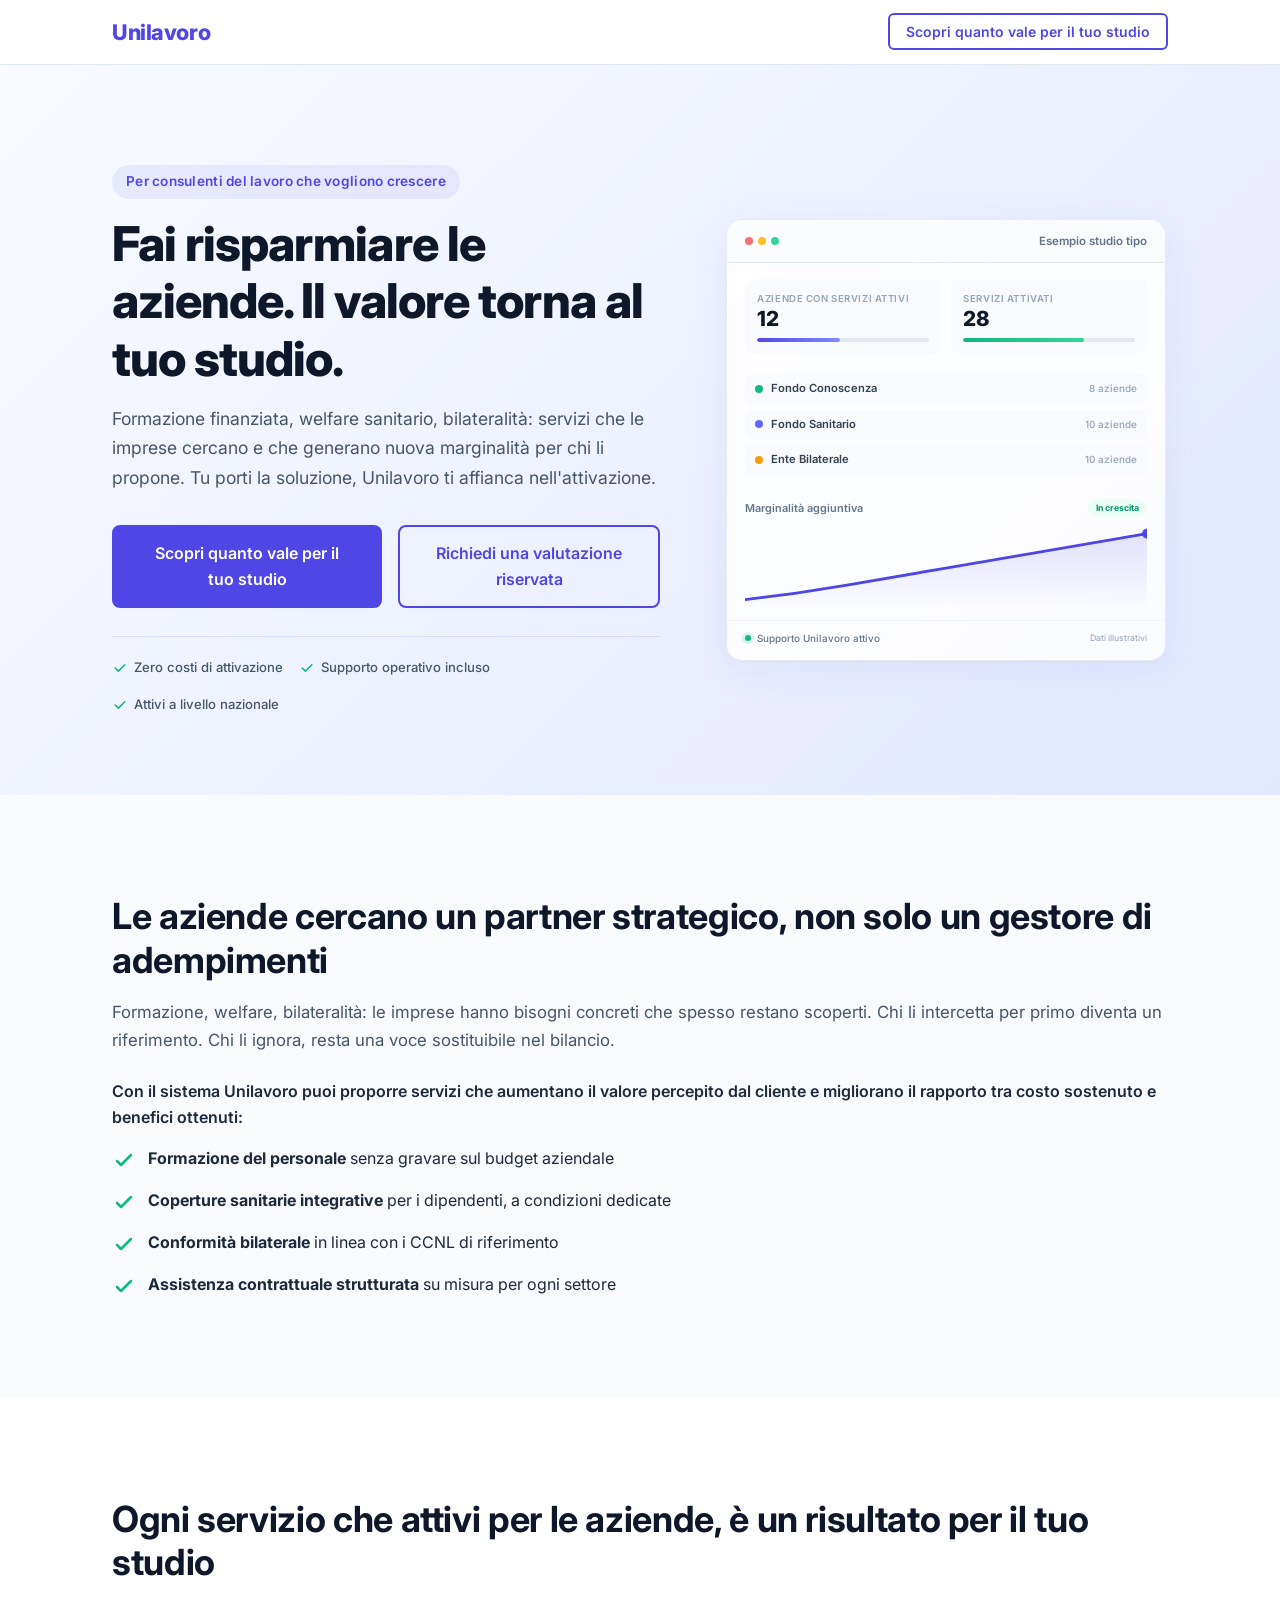
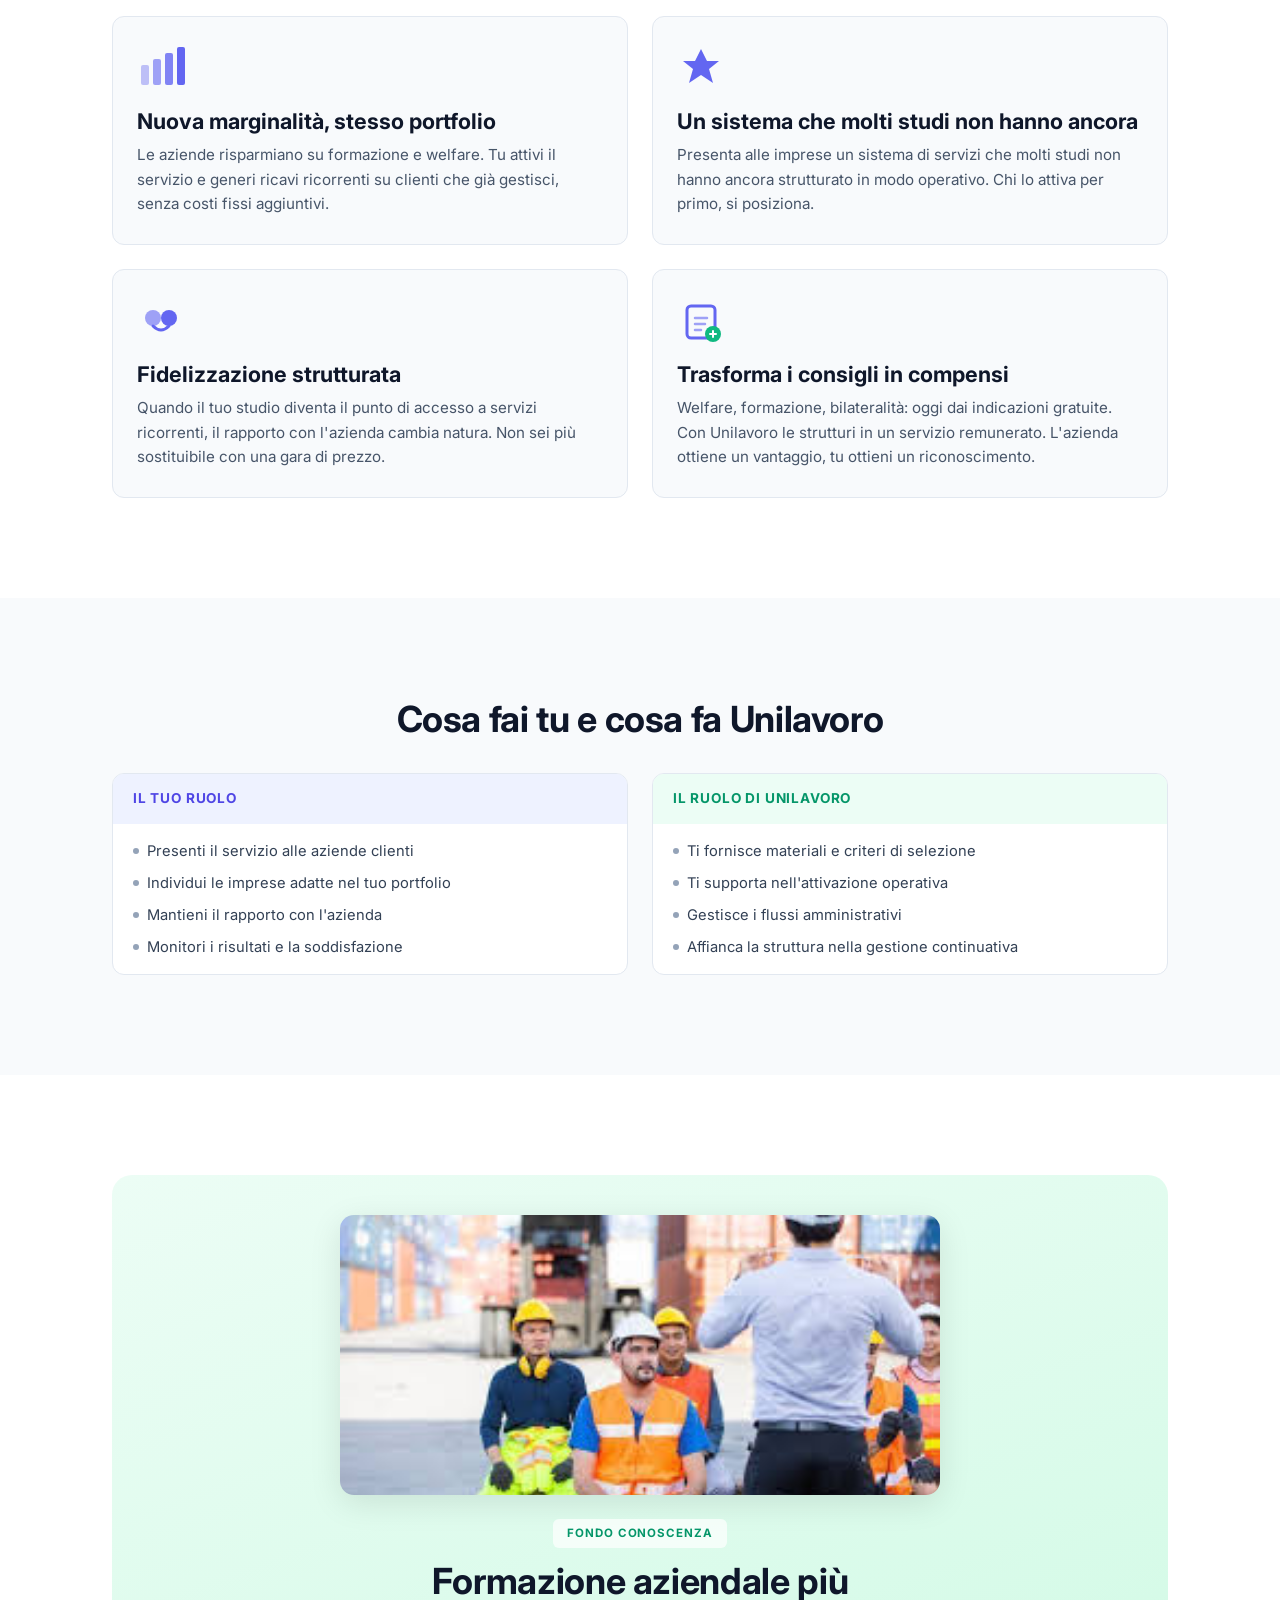
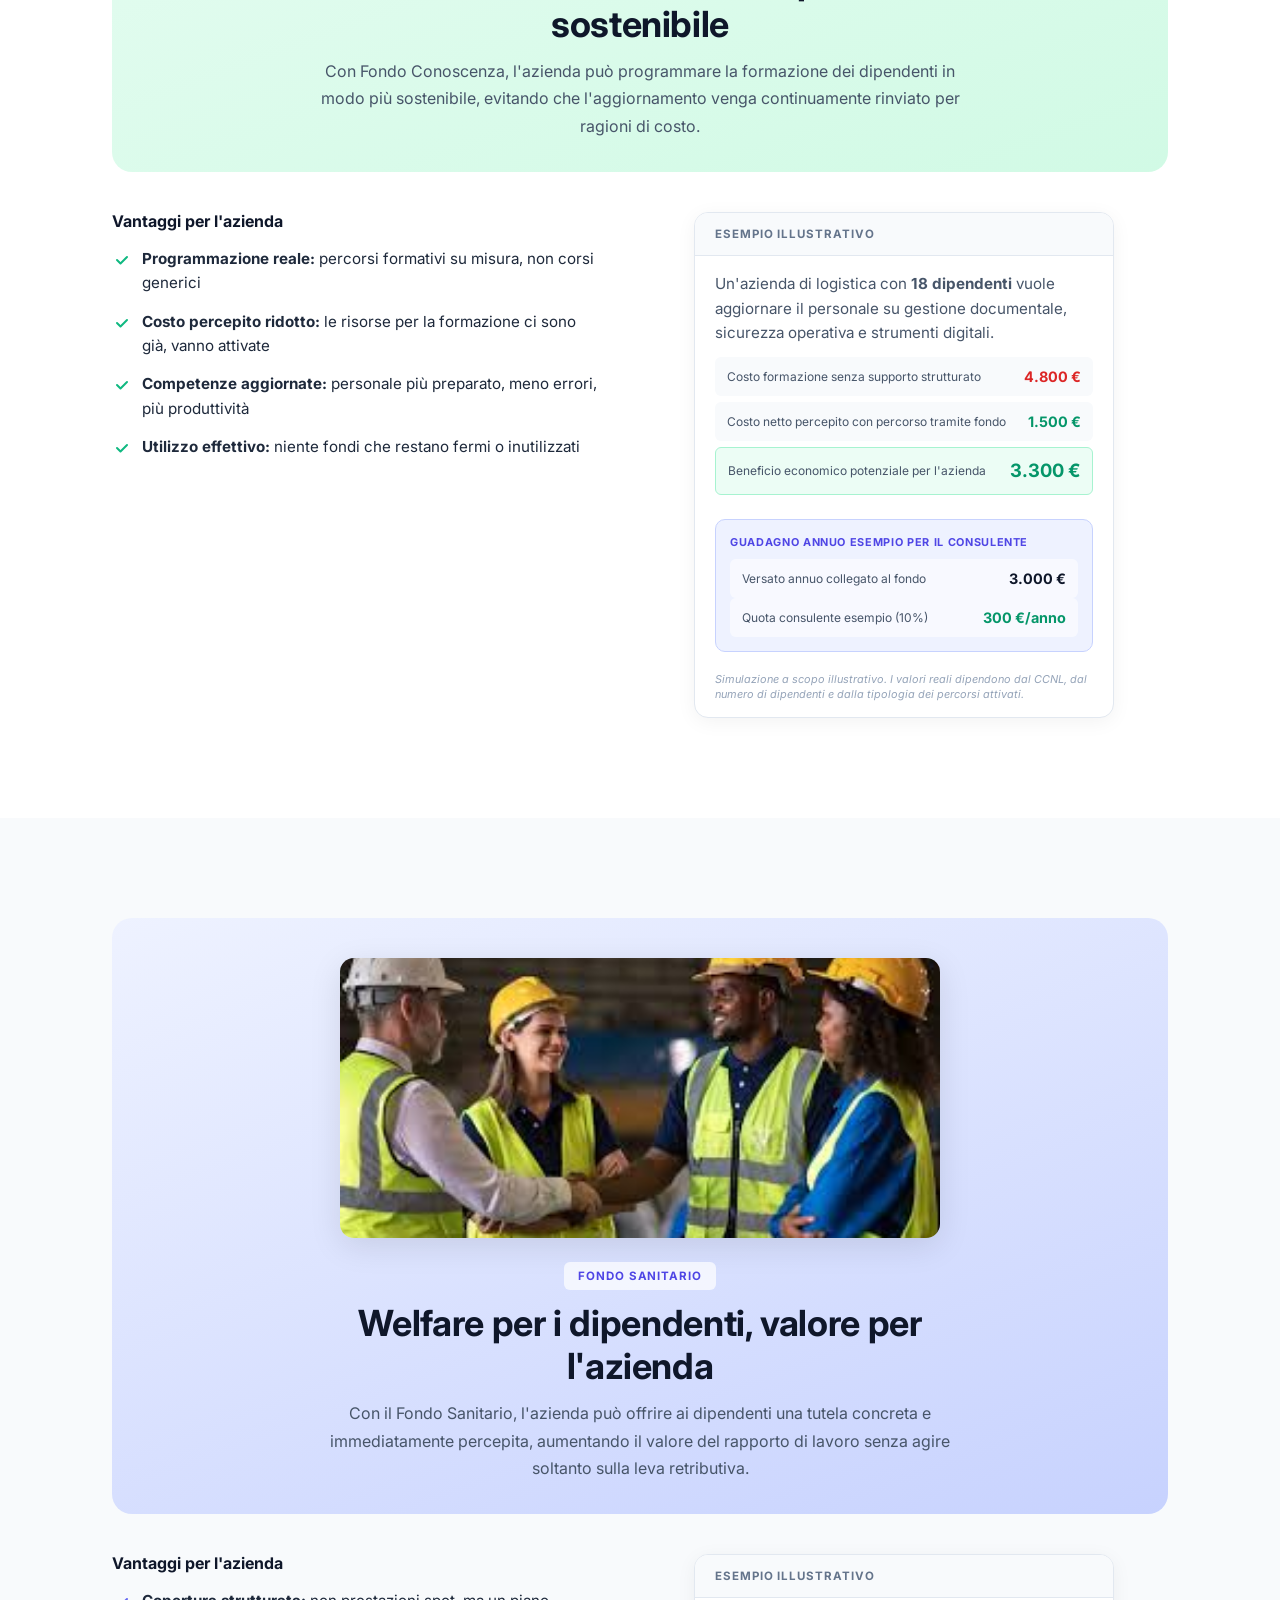
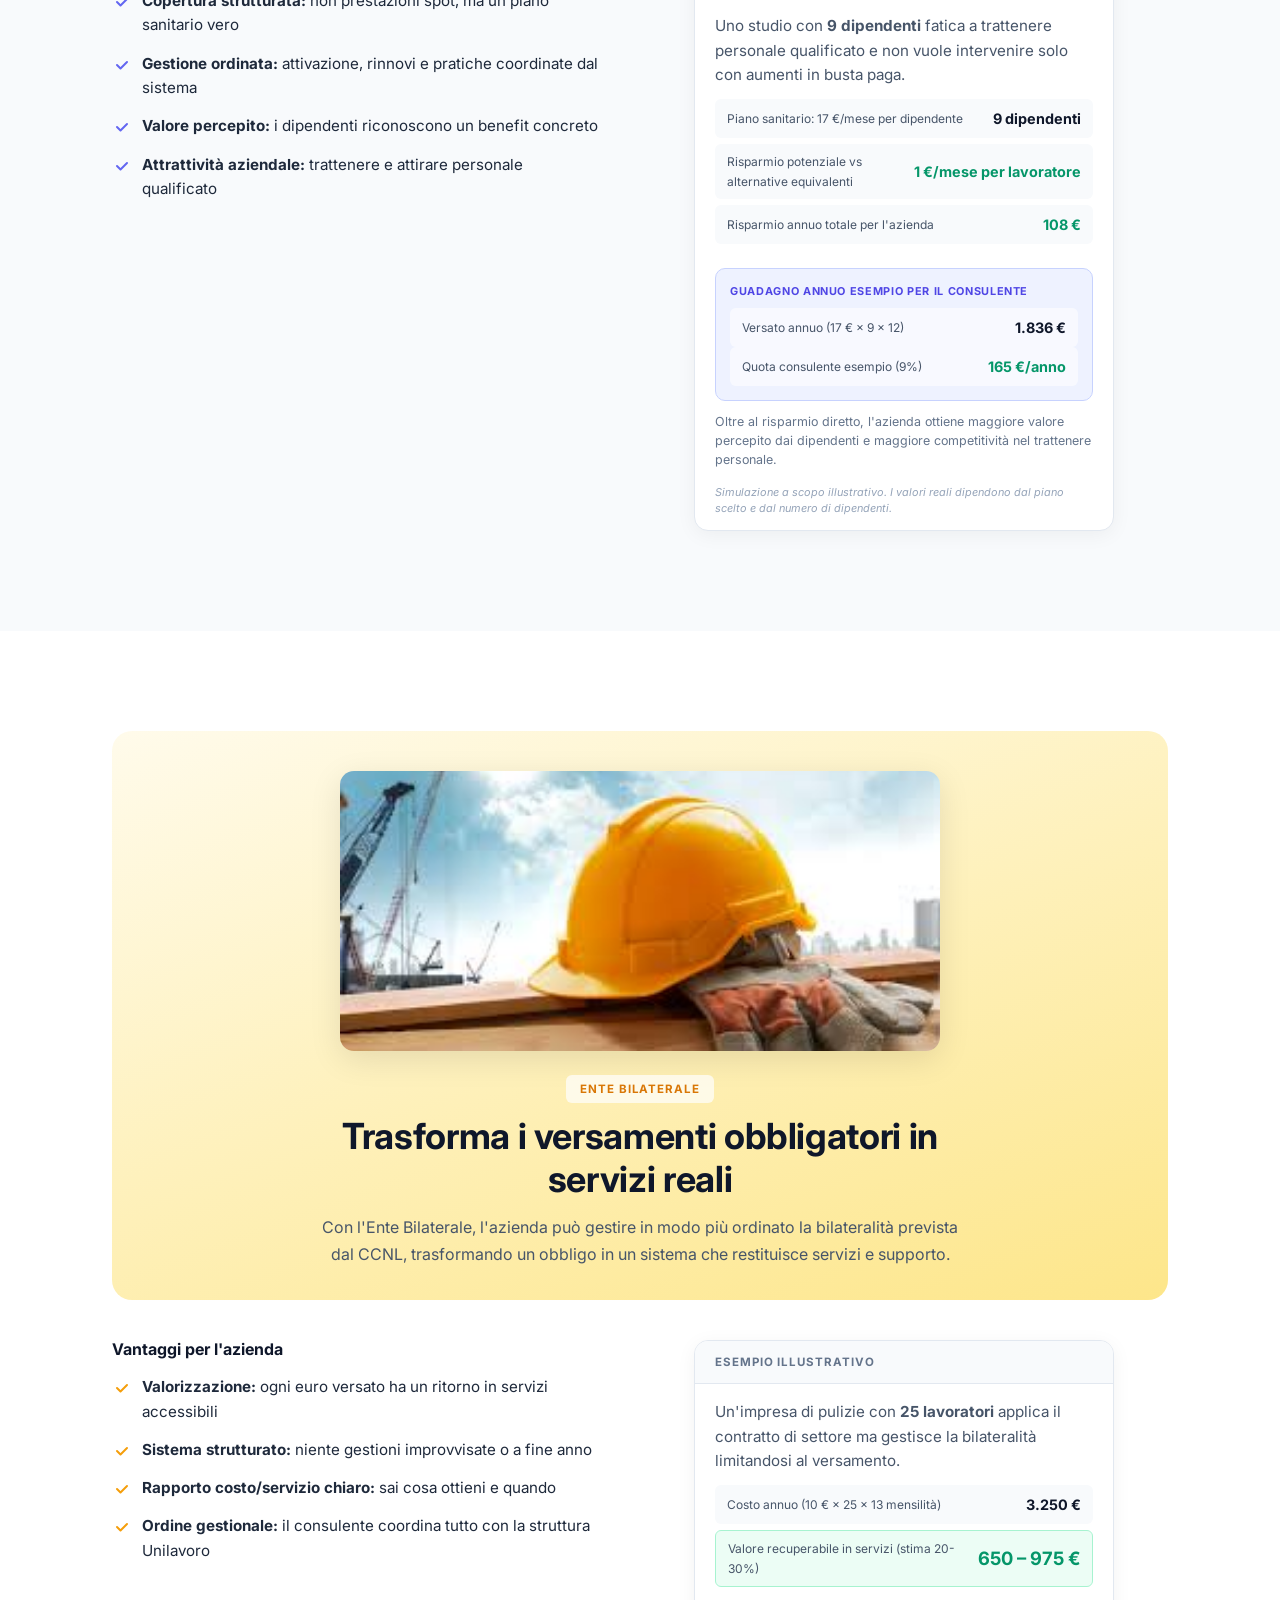
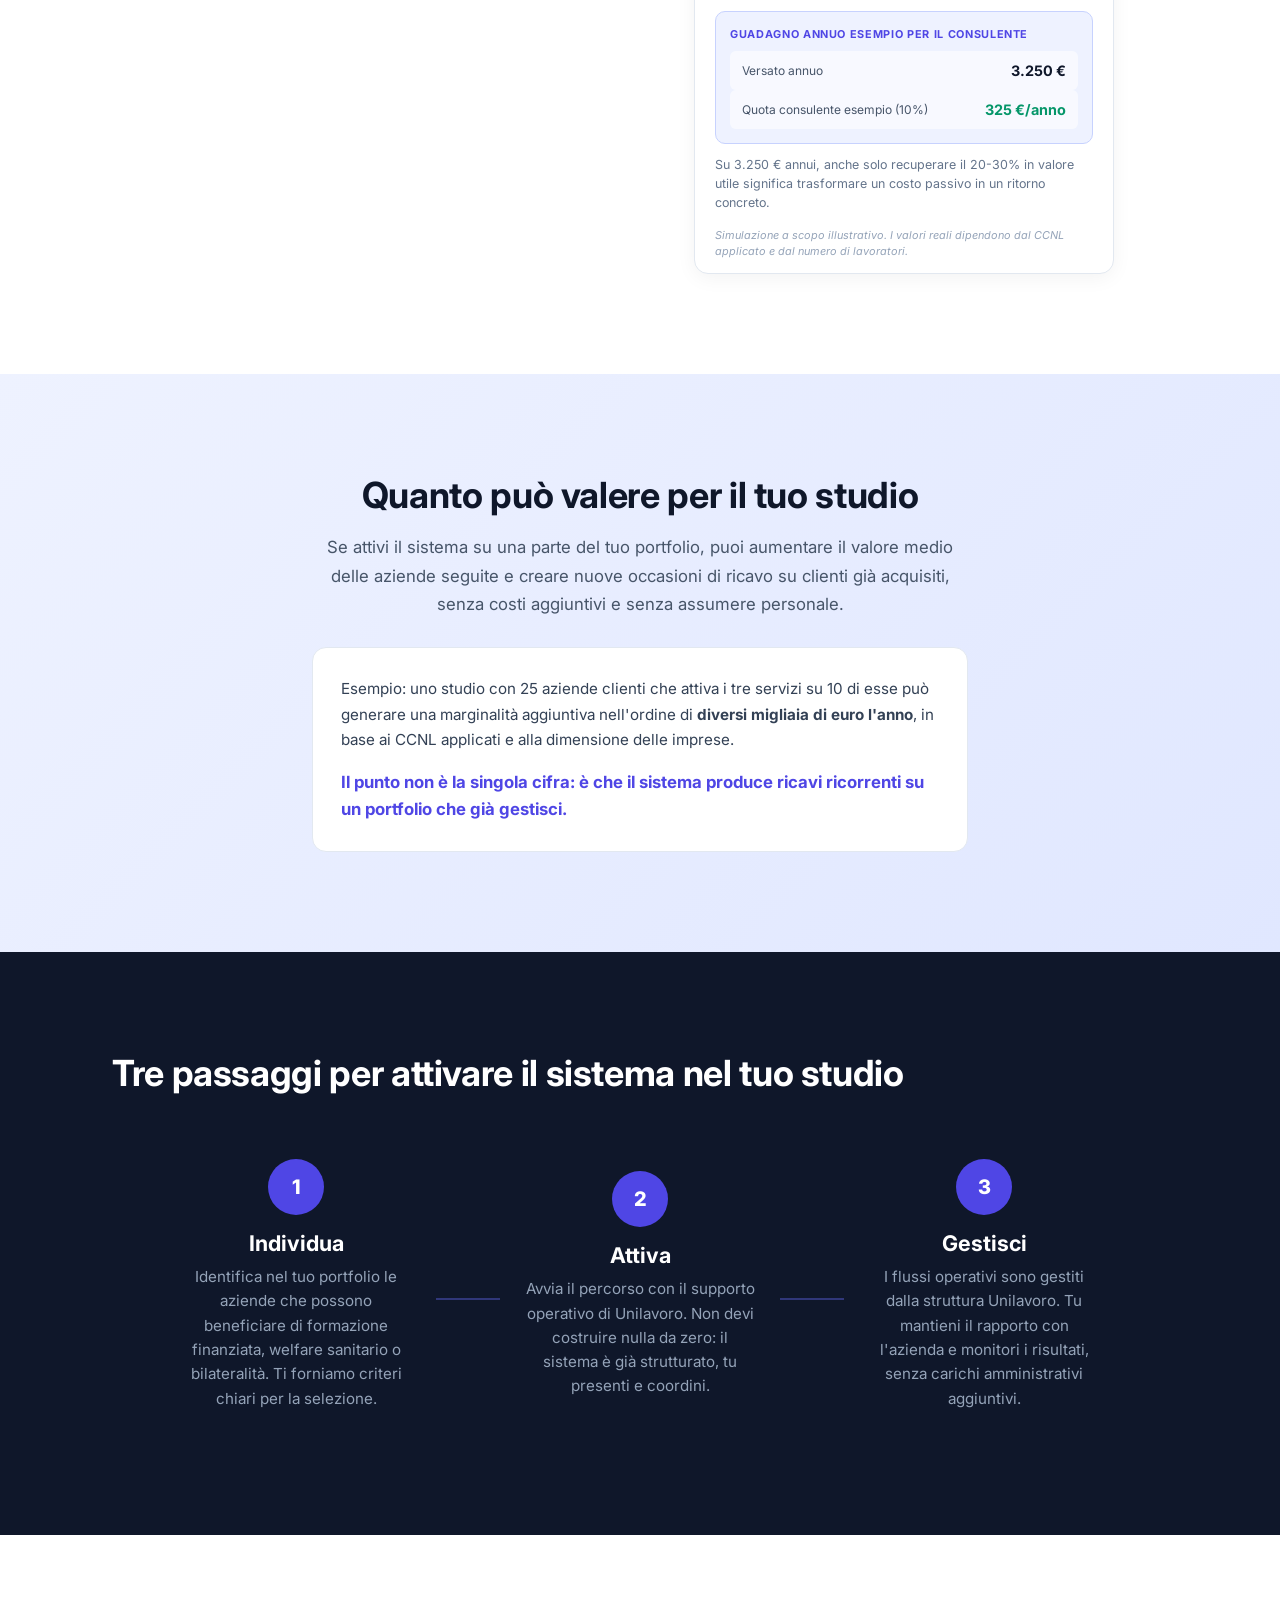
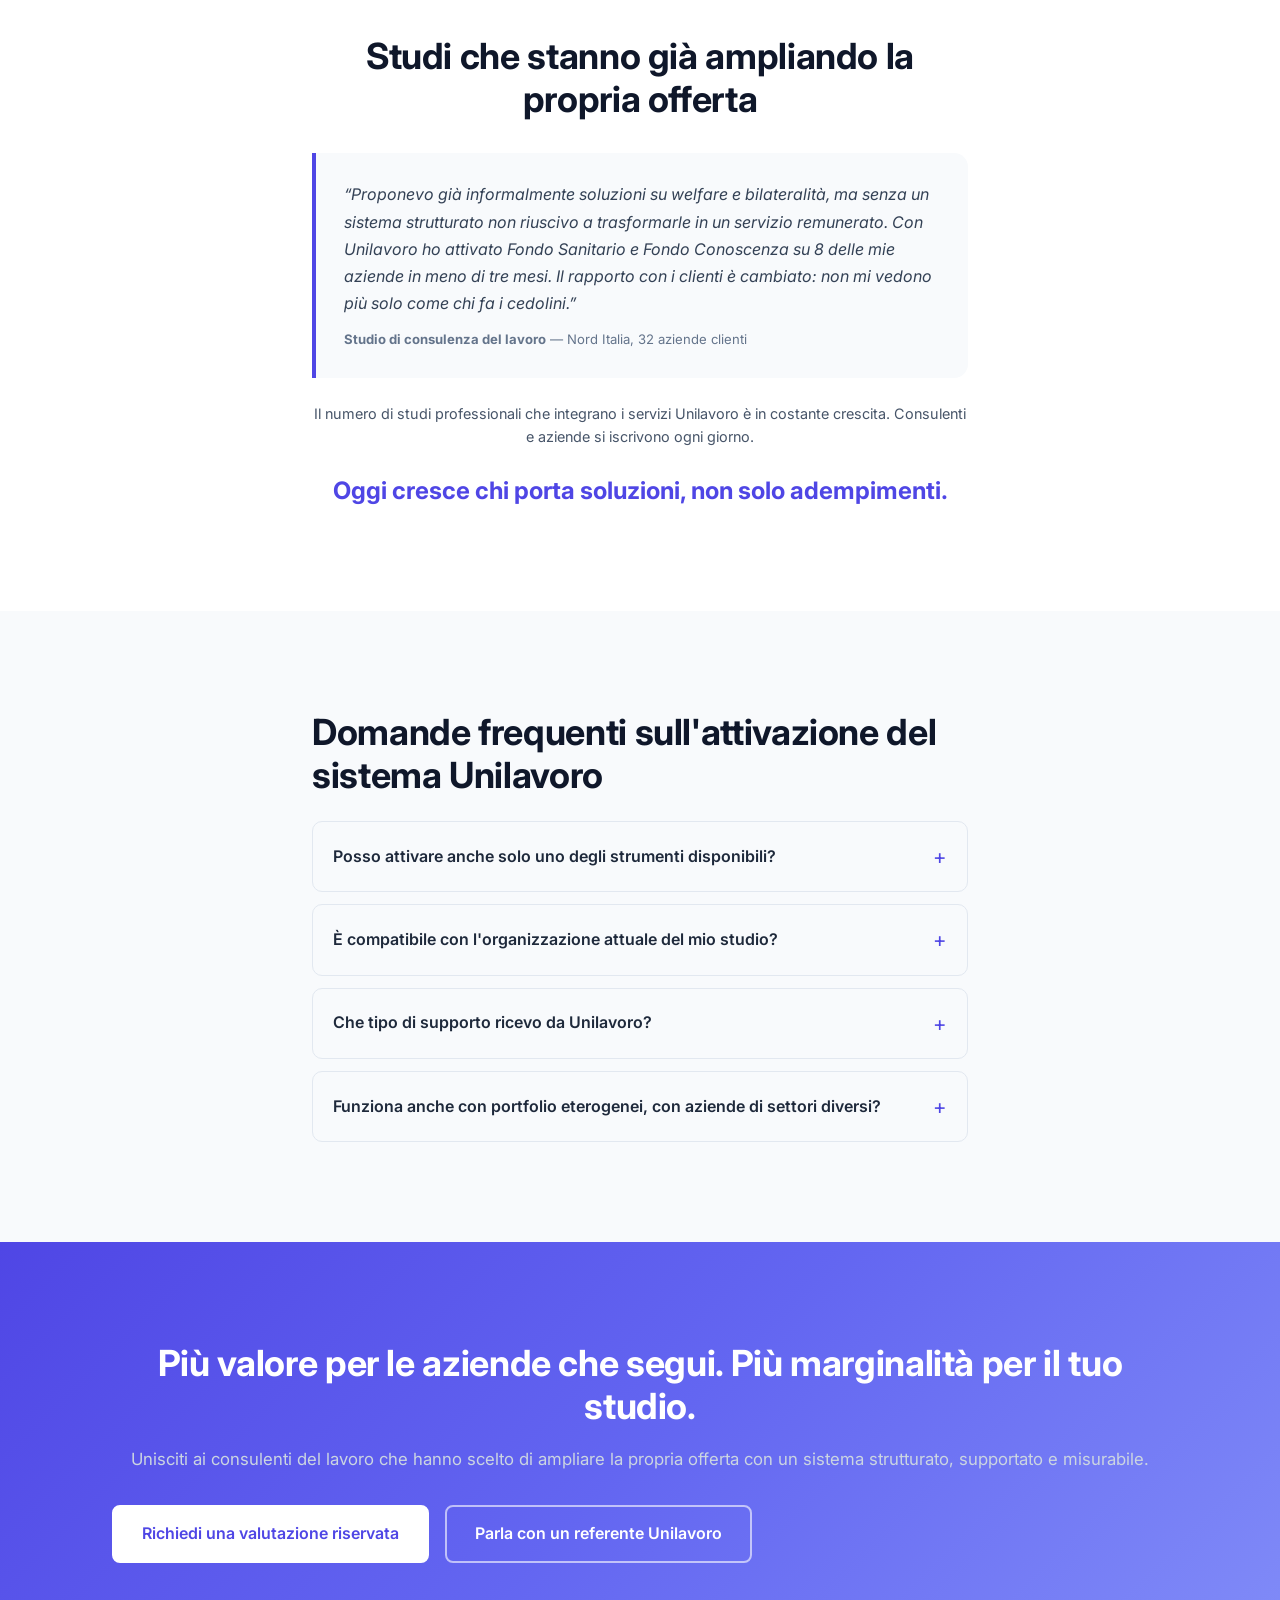
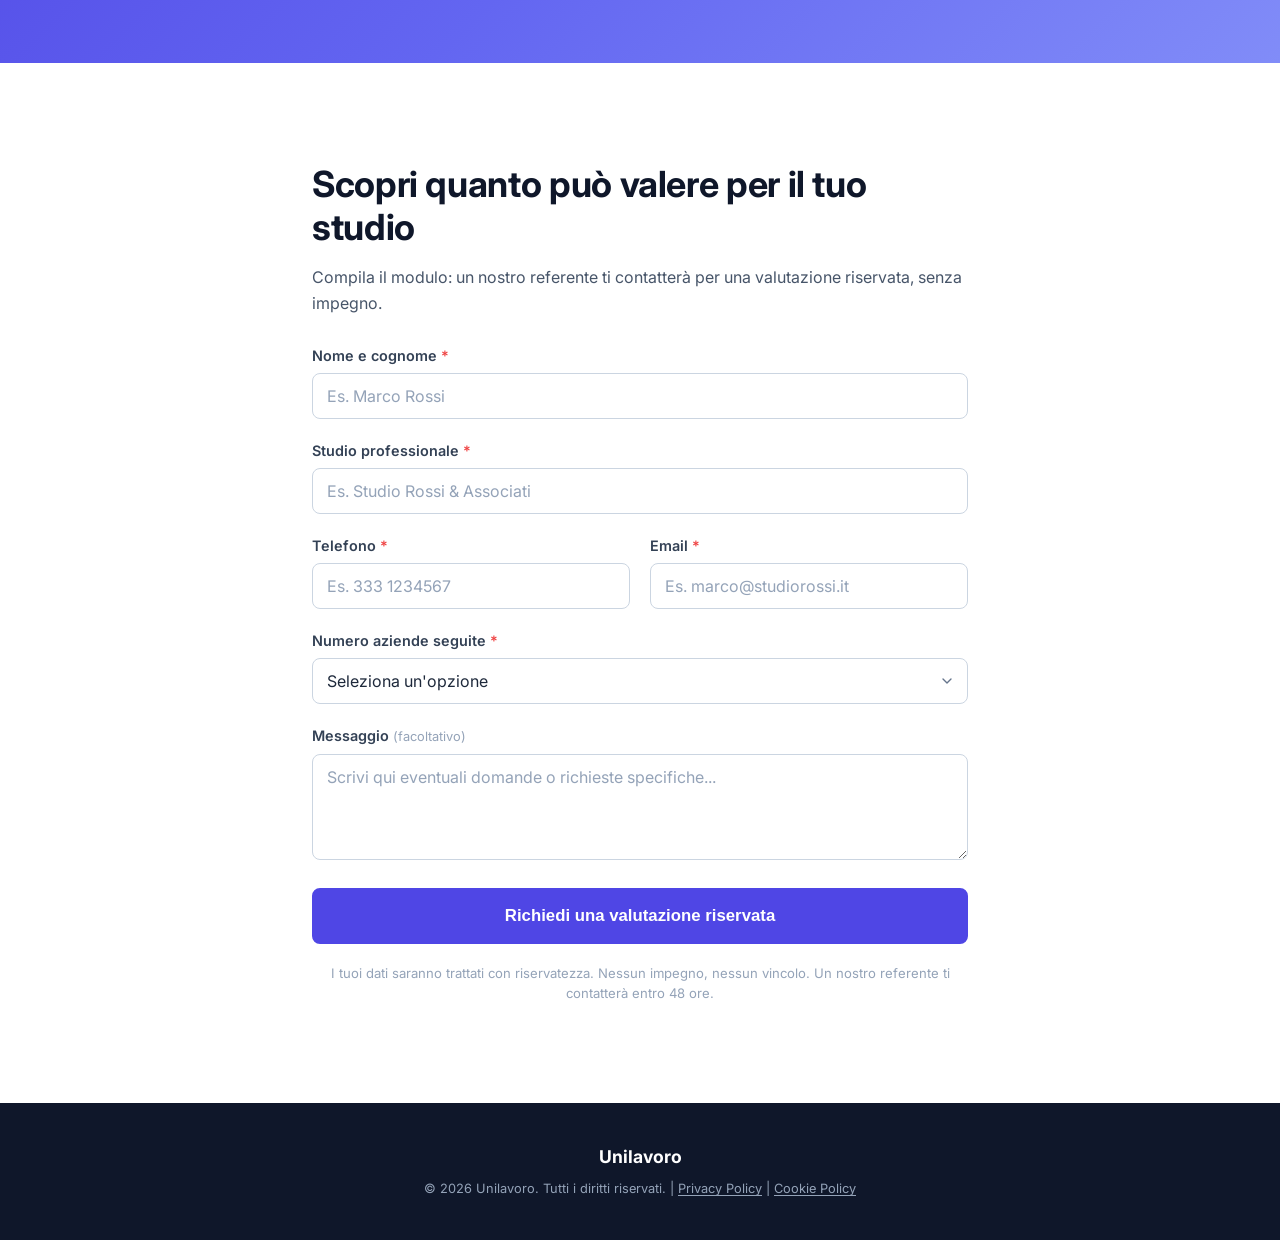
==== commit 39ee303d: "Foto reali nei fondi al posto delle illustrazioni SVG - Fondo Conoscenza: formazione operai in canti" ====
--- a/index.html
+++ b/index.html
@@ -250,36 +250,8 @@
     <div class="container">
       <!-- Illustrazione grande centrata -->
       <div class="fund-hero fund-hero--emerald">
-        <div class="fund-illustration">
-          <svg viewBox="0 0 480 200" fill="none" aria-hidden="true">
-            <!-- Aula/schermo -->
-            <rect x="120" y="20" width="240" height="140" rx="12" fill="#ecfdf5" stroke="#10b981" stroke-width="2"/>
-            <rect x="140" y="40" width="200" height="80" rx="6" fill="white" stroke="#d1fae5" stroke-width="1.5"/>
-            <!-- Righe di testo nel "corso" -->
-            <rect x="156" y="56" width="120" height="6" rx="3" fill="#10b981" opacity="0.3"/>
-            <rect x="156" y="70" width="100" height="6" rx="3" fill="#10b981" opacity="0.2"/>
-            <rect x="156" y="84" width="140" height="6" rx="3" fill="#10b981" opacity="0.15"/>
-            <!-- Check di completamento -->
-            <circle cx="310" cy="60" r="10" fill="#10b981" opacity="0.15"/>
-            <path d="M305 60l4 4 6-7" stroke="#10b981" stroke-width="2" stroke-linecap="round"/>
-            <circle cx="310" cy="82" r="10" fill="#10b981" opacity="0.15"/>
-            <path d="M305 82l4 4 6-7" stroke="#10b981" stroke-width="2" stroke-linecap="round"/>
-            <!-- Persone stilizzate -->
-            <circle cx="180" cy="155" r="8" fill="#10b981" opacity="0.5"/>
-            <rect x="174" y="166" width="12" height="14" rx="3" fill="#10b981" opacity="0.3"/>
-            <circle cx="220" cy="155" r="8" fill="#10b981" opacity="0.6"/>
-            <rect x="214" y="166" width="12" height="14" rx="3" fill="#10b981" opacity="0.4"/>
-            <circle cx="260" cy="155" r="8" fill="#10b981" opacity="0.7"/>
-            <rect x="254" y="166" width="12" height="14" rx="3" fill="#10b981" opacity="0.5"/>
-            <circle cx="300" cy="155" r="8" fill="#10b981" opacity="0.8"/>
-            <rect x="294" y="166" width="12" height="14" rx="3" fill="#10b981" opacity="0.6"/>
-            <!-- Badge risparmio -->
-            <rect x="360" y="50" width="90" height="36" rx="8" fill="#10b981"/>
-            <text x="405" y="65" text-anchor="middle" fill="white" font-size="9" font-weight="700" font-family="Inter, sans-serif">-70%</text>
-            <text x="405" y="78" text-anchor="middle" fill="white" font-size="7" font-family="Inter, sans-serif" opacity="0.8">costo percepito</text>
-            <!-- Freccia dal badge -->
-            <path d="M360 68 L348 68" stroke="#10b981" stroke-width="1.5" stroke-dasharray="4 3"/>
-          </svg>
+        <div class="fund-photo">
+          <img src="img/formazione.jpg" alt="Formazione aziendale: dipendenti durante un corso di aggiornamento in azienda" loading="lazy" width="800" height="450">
         </div>
         <div class="fund-badge-label">Fondo Conoscenza</div>
         <h2 id="fc-heading" class="fund-title">Formazione aziendale più sostenibile</h2>
@@ -321,34 +293,8 @@
   <section id="fondo-sanitario" class="section section--light reveal" aria-labelledby="fs-heading">
     <div class="container">
       <div class="fund-hero fund-hero--indigo">
-        <div class="fund-illustration">
-          <svg viewBox="0 0 480 200" fill="none" aria-hidden="true">
-            <!-- Scudo/cuore welfare -->
-            <path d="M240 30 L300 55 V110 C300 145 270 170 240 185 C210 170 180 145 180 110 V55 L240 30Z" fill="#eef2ff" stroke="#6366f1" stroke-width="2"/>
-            <!-- Croce sanitaria -->
-            <rect x="226" y="75" width="28" height="8" rx="2" fill="#6366f1" opacity="0.6"/>
-            <rect x="236" y="65" width="8" height="28" rx="2" fill="#6366f1" opacity="0.6"/>
-            <!-- Cuore piccolo -->
-            <path d="M240 108 C234 100 224 100 224 108 C224 116 240 126 240 126 C240 126 256 116 256 108 C256 100 246 100 240 108Z" fill="#6366f1" opacity="0.2"/>
-            <!-- Persone protette ai lati -->
-            <circle cx="130" cy="90" r="14" fill="#6366f1" opacity="0.15"/>
-            <rect x="120" y="110" width="20" height="24" rx="5" fill="#6366f1" opacity="0.1"/>
-            <circle cx="130" cy="150" r="14" fill="#6366f1" opacity="0.2"/>
-            <rect x="120" y="170" width="20" height="16" rx="5" fill="#6366f1" opacity="0.12"/>
-            <circle cx="350" cy="90" r="14" fill="#6366f1" opacity="0.15"/>
-            <rect x="340" y="110" width="20" height="24" rx="5" fill="#6366f1" opacity="0.1"/>
-            <circle cx="350" cy="150" r="14" fill="#6366f1" opacity="0.2"/>
-            <rect x="340" y="170" width="20" height="16" rx="5" fill="#6366f1" opacity="0.12"/>
-            <!-- Linee connessione scudo-persone -->
-            <path d="M180 90 L145 90" stroke="#6366f1" stroke-width="1" stroke-dasharray="4 3" opacity="0.3"/>
-            <path d="M300 90 L335 90" stroke="#6366f1" stroke-width="1" stroke-dasharray="4 3" opacity="0.3"/>
-            <path d="M180 150 L145 150" stroke="#6366f1" stroke-width="1" stroke-dasharray="4 3" opacity="0.3"/>
-            <path d="M300 150 L335 150" stroke="#6366f1" stroke-width="1" stroke-dasharray="4 3" opacity="0.3"/>
-            <!-- Badge valore -->
-            <rect x="360" y="50" width="100" height="36" rx="8" fill="#6366f1"/>
-            <text x="410" y="65" text-anchor="middle" fill="white" font-size="8" font-weight="700" font-family="Inter, sans-serif">Welfare attivo</text>
-            <text x="410" y="78" text-anchor="middle" fill="white" font-size="7" font-family="Inter, sans-serif" opacity="0.8">per ogni dipendente</text>
-          </svg>
+        <div class="fund-photo">
+          <img src="img/welfare.jpg" alt="Team aziendale: stretta di mano tra colleghi in ambiente di lavoro protetto" loading="lazy" width="800" height="450">
         </div>
         <div class="fund-badge-label fund-badge-label--indigo">Fondo Sanitario</div>
         <h2 id="fs-heading" class="fund-title">Welfare per i dipendenti, valore per l'azienda</h2>
@@ -390,36 +336,8 @@
   <section id="ente-bilaterale" class="section section--white reveal" aria-labelledby="eb-heading">
     <div class="container">
       <div class="fund-hero fund-hero--amber">
-        <div class="fund-illustration">
-          <svg viewBox="0 0 480 200" fill="none" aria-hidden="true">
-            <!-- Flusso: Versamenti -> Sistema -> Servizi -->
-            <!-- Blocco Versamenti -->
-            <rect x="40" y="50" width="110" height="100" rx="12" fill="#fffbeb" stroke="#f59e0b" stroke-width="2"/>
-            <text x="95" y="80" text-anchor="middle" fill="#d97706" font-size="9" font-weight="700" font-family="Inter, sans-serif">VERSAMENTI</text>
-            <text x="95" y="95" text-anchor="middle" fill="#d97706" font-size="7" font-family="Inter, sans-serif" opacity="0.7">obbligatori CCNL</text>
-            <rect x="65" y="108" width="60" height="6" rx="3" fill="#f59e0b" opacity="0.2"/>
-            <rect x="65" y="120" width="50" height="6" rx="3" fill="#f59e0b" opacity="0.15"/>
-            <rect x="65" y="132" width="40" height="6" rx="3" fill="#f59e0b" opacity="0.1"/>
-            <!-- Freccia 1 -->
-            <path d="M155 100 L195 100" stroke="#f59e0b" stroke-width="2" stroke-linecap="round" marker-end="url(#arrowAmber)"/>
-            <defs><marker id="arrowAmber" markerWidth="8" markerHeight="6" refX="8" refY="3" orient="auto"><path d="M0 0 L8 3 L0 6Z" fill="#f59e0b"/></marker></defs>
-            <!-- Blocco Unilavoro -->
-            <rect x="200" y="40" width="100" height="120" rx="14" fill="#f59e0b" opacity="0.1" stroke="#f59e0b" stroke-width="2"/>
-            <circle cx="250" cy="75" r="18" fill="#f59e0b" opacity="0.2"/>
-            <path d="M242 75l5 5 9-10" stroke="#f59e0b" stroke-width="2.5" stroke-linecap="round"/>
-            <text x="250" y="110" text-anchor="middle" fill="#d97706" font-size="9" font-weight="700" font-family="Inter, sans-serif">UNILAVORO</text>
-            <text x="250" y="125" text-anchor="middle" fill="#d97706" font-size="7" font-family="Inter, sans-serif" opacity="0.7">gestione strutturata</text>
-            <!-- Freccia 2 -->
-            <path d="M305 100 L340 100" stroke="#10b981" stroke-width="2" stroke-linecap="round" marker-end="url(#arrowGreen2)"/>
-            <defs><marker id="arrowGreen2" markerWidth="8" markerHeight="6" refX="8" refY="3" orient="auto"><path d="M0 0 L8 3 L0 6Z" fill="#10b981"/></marker></defs>
-            <!-- Blocco Servizi -->
-            <rect x="345" y="50" width="110" height="100" rx="12" fill="#ecfdf5" stroke="#10b981" stroke-width="2"/>
-            <text x="400" y="80" text-anchor="middle" fill="#059669" font-size="9" font-weight="700" font-family="Inter, sans-serif">SERVIZI REALI</text>
-            <text x="400" y="95" text-anchor="middle" fill="#059669" font-size="7" font-family="Inter, sans-serif" opacity="0.7">per la tua impresa</text>
-            <path d="M370 110l5 5 9-10" stroke="#10b981" stroke-width="2" stroke-linecap="round"/>
-            <path d="M370 128l5 5 9-10" stroke="#10b981" stroke-width="2" stroke-linecap="round"/>
-            <path d="M370 146l5 5 9-10" stroke="#10b981" stroke-width="2" stroke-linecap="round" opacity="0.5"/>
-          </svg>
+        <div class="fund-photo">
+          <img src="img/bilateralita.jpg" alt="Sicurezza e conformità sul lavoro: casco protettivo e guanti in cantiere" loading="lazy" width="800" height="450">
         </div>
         <div class="fund-badge-label fund-badge-label--amber">Ente Bilaterale</div>
         <h2 id="eb-heading" class="fund-title">Trasforma i versamenti obbligatori in servizi reali</h2>
--- a/style.css
+++ b/style.css
@@ -622,6 +622,21 @@
 .fund-illustration svg {
   width: 100%;
   height: auto;
+}
+
+.fund-photo {
+  max-width: 600px;
+  margin: 0 auto 24px;
+  border-radius: 14px;
+  overflow: hidden;
+  box-shadow: 0 8px 32px rgba(0, 0, 0, 0.1);
+}
+
+.fund-photo img {
+  width: 100%;
+  height: 280px;
+  object-fit: cover;
+  display: block;
 }
 
 .fund-badge-label {
